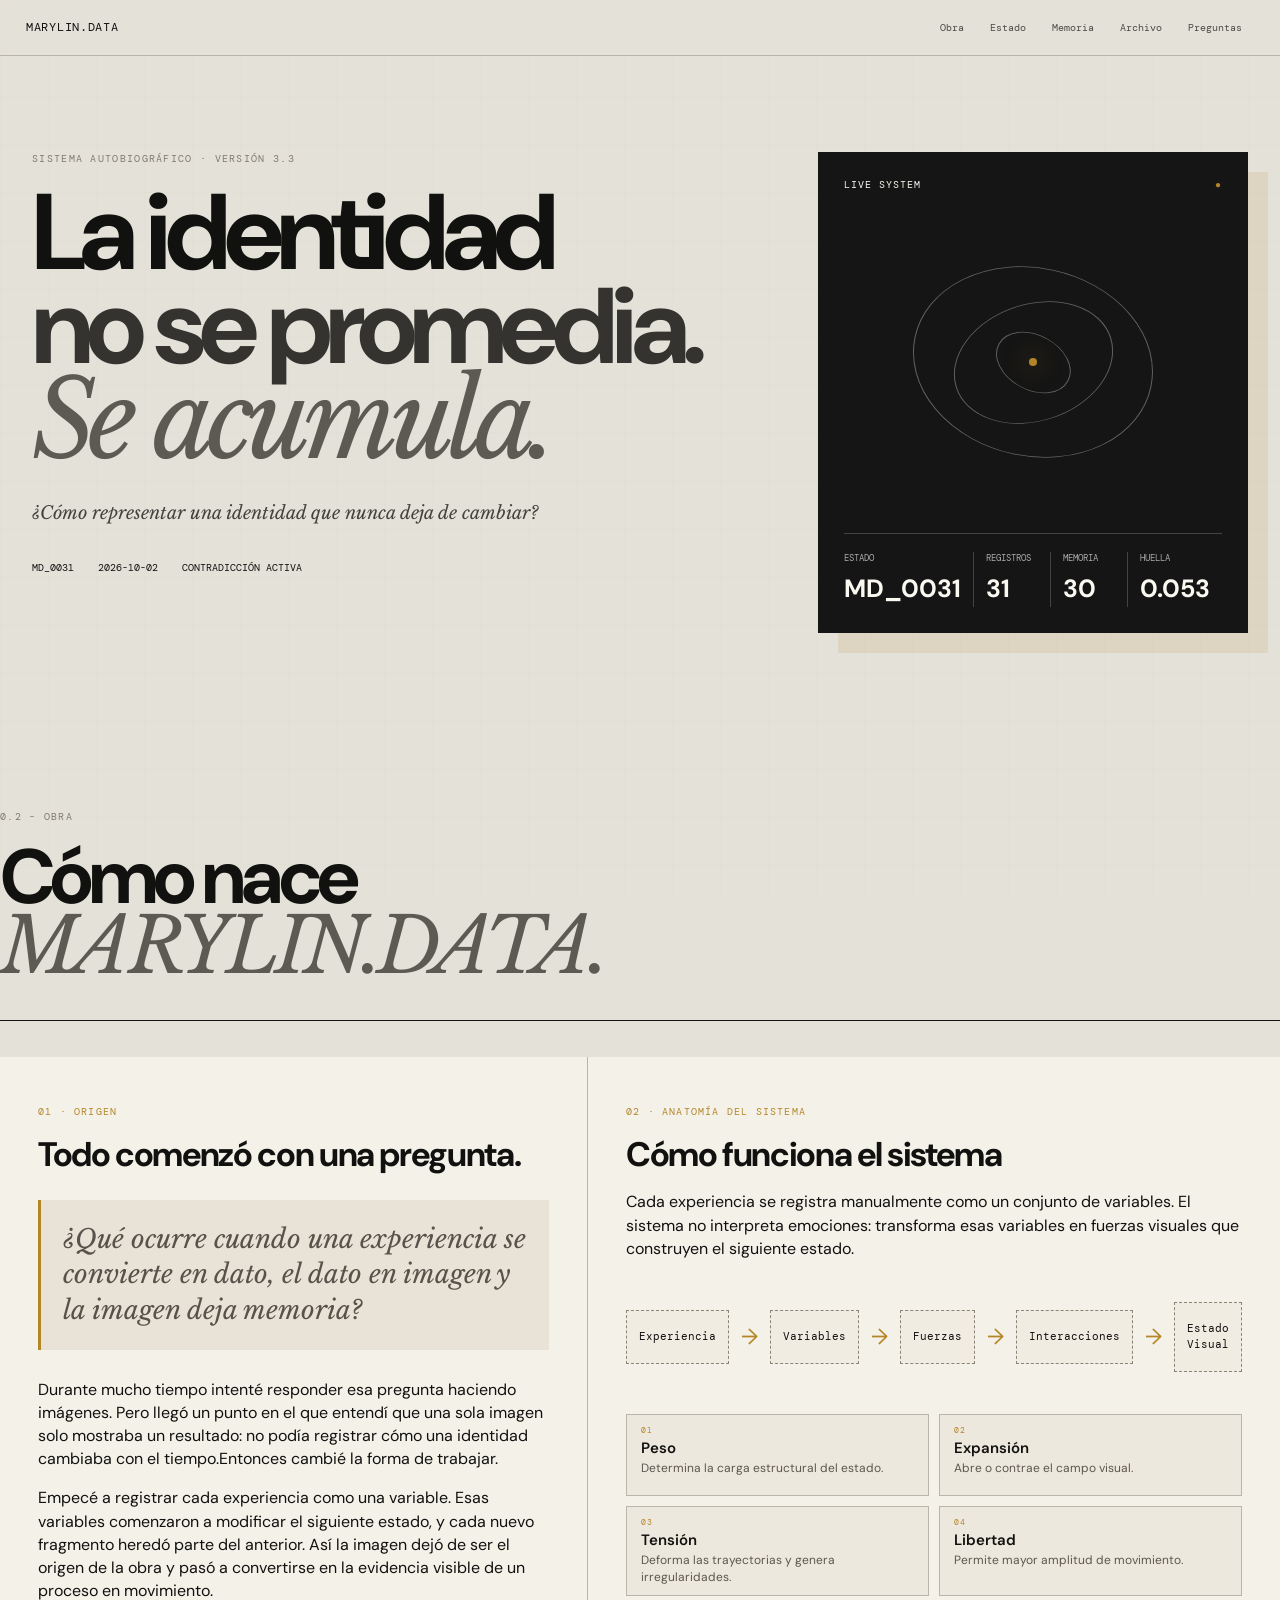
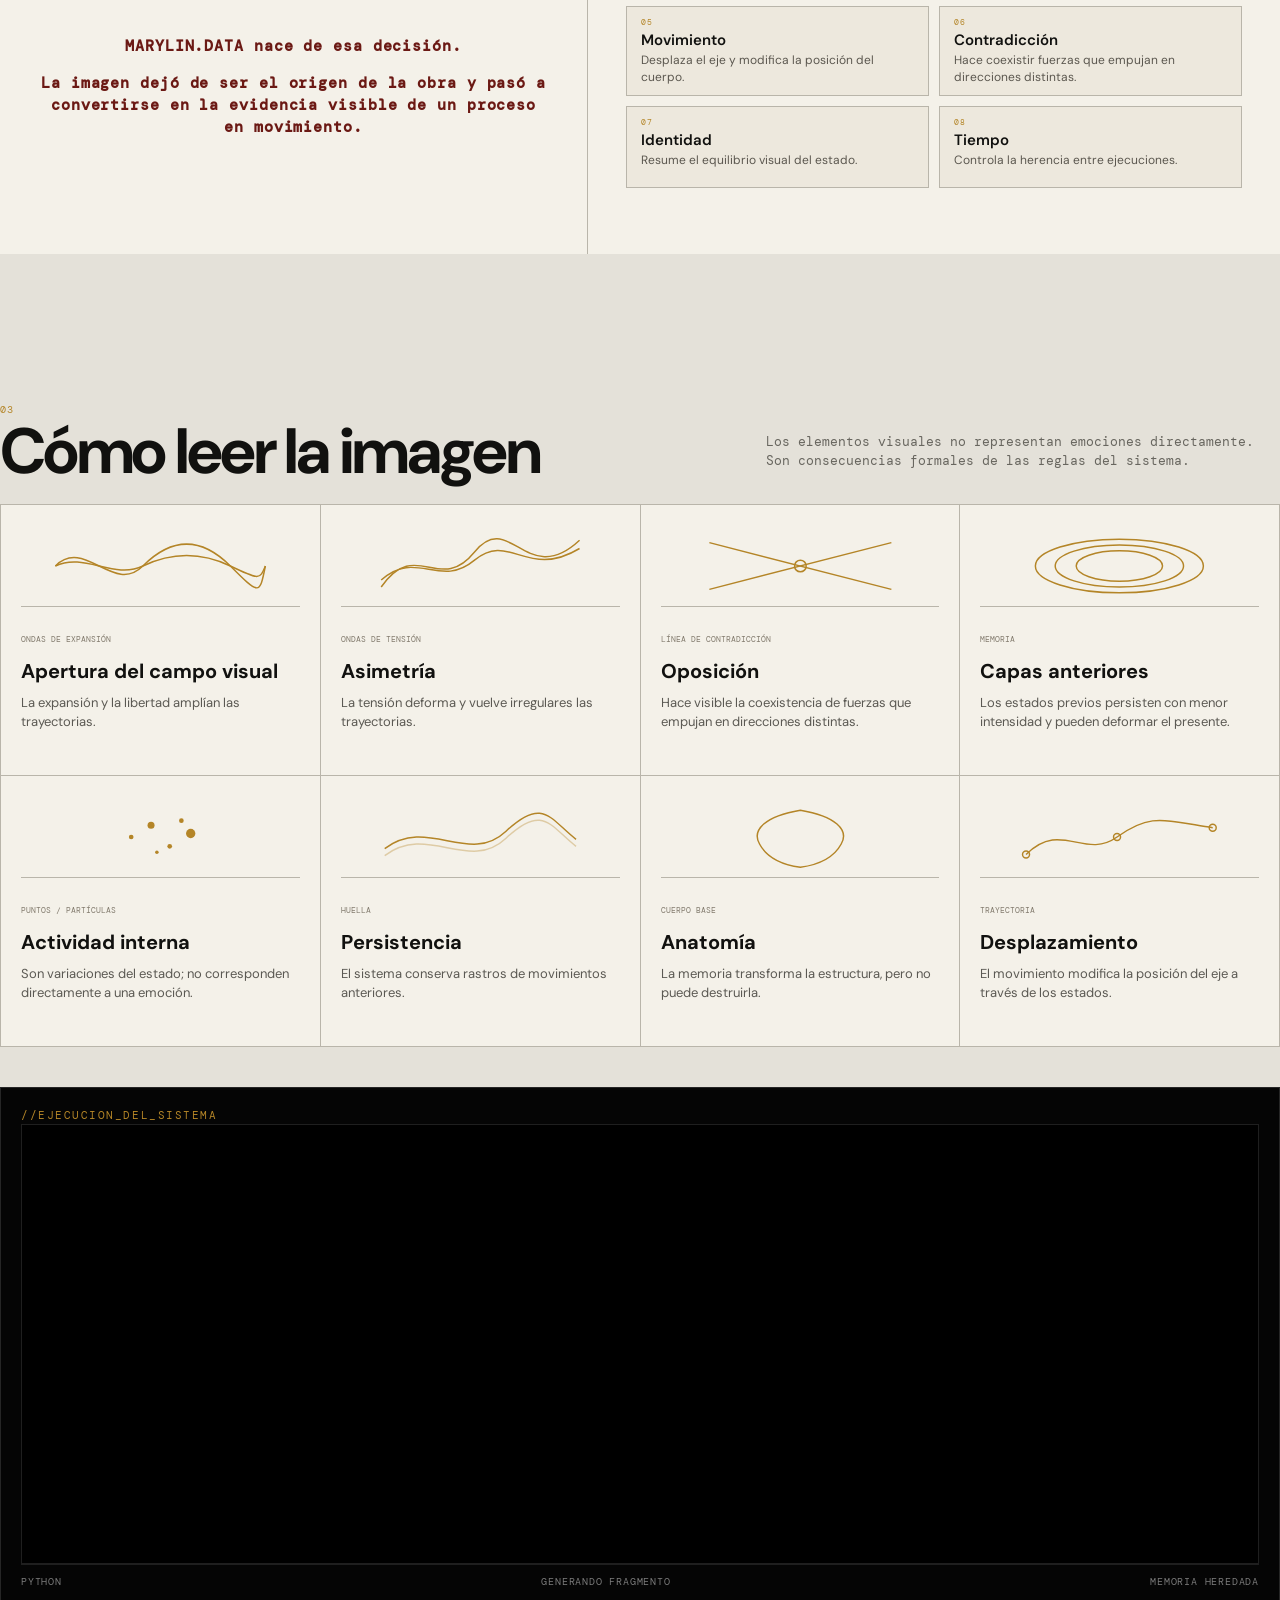
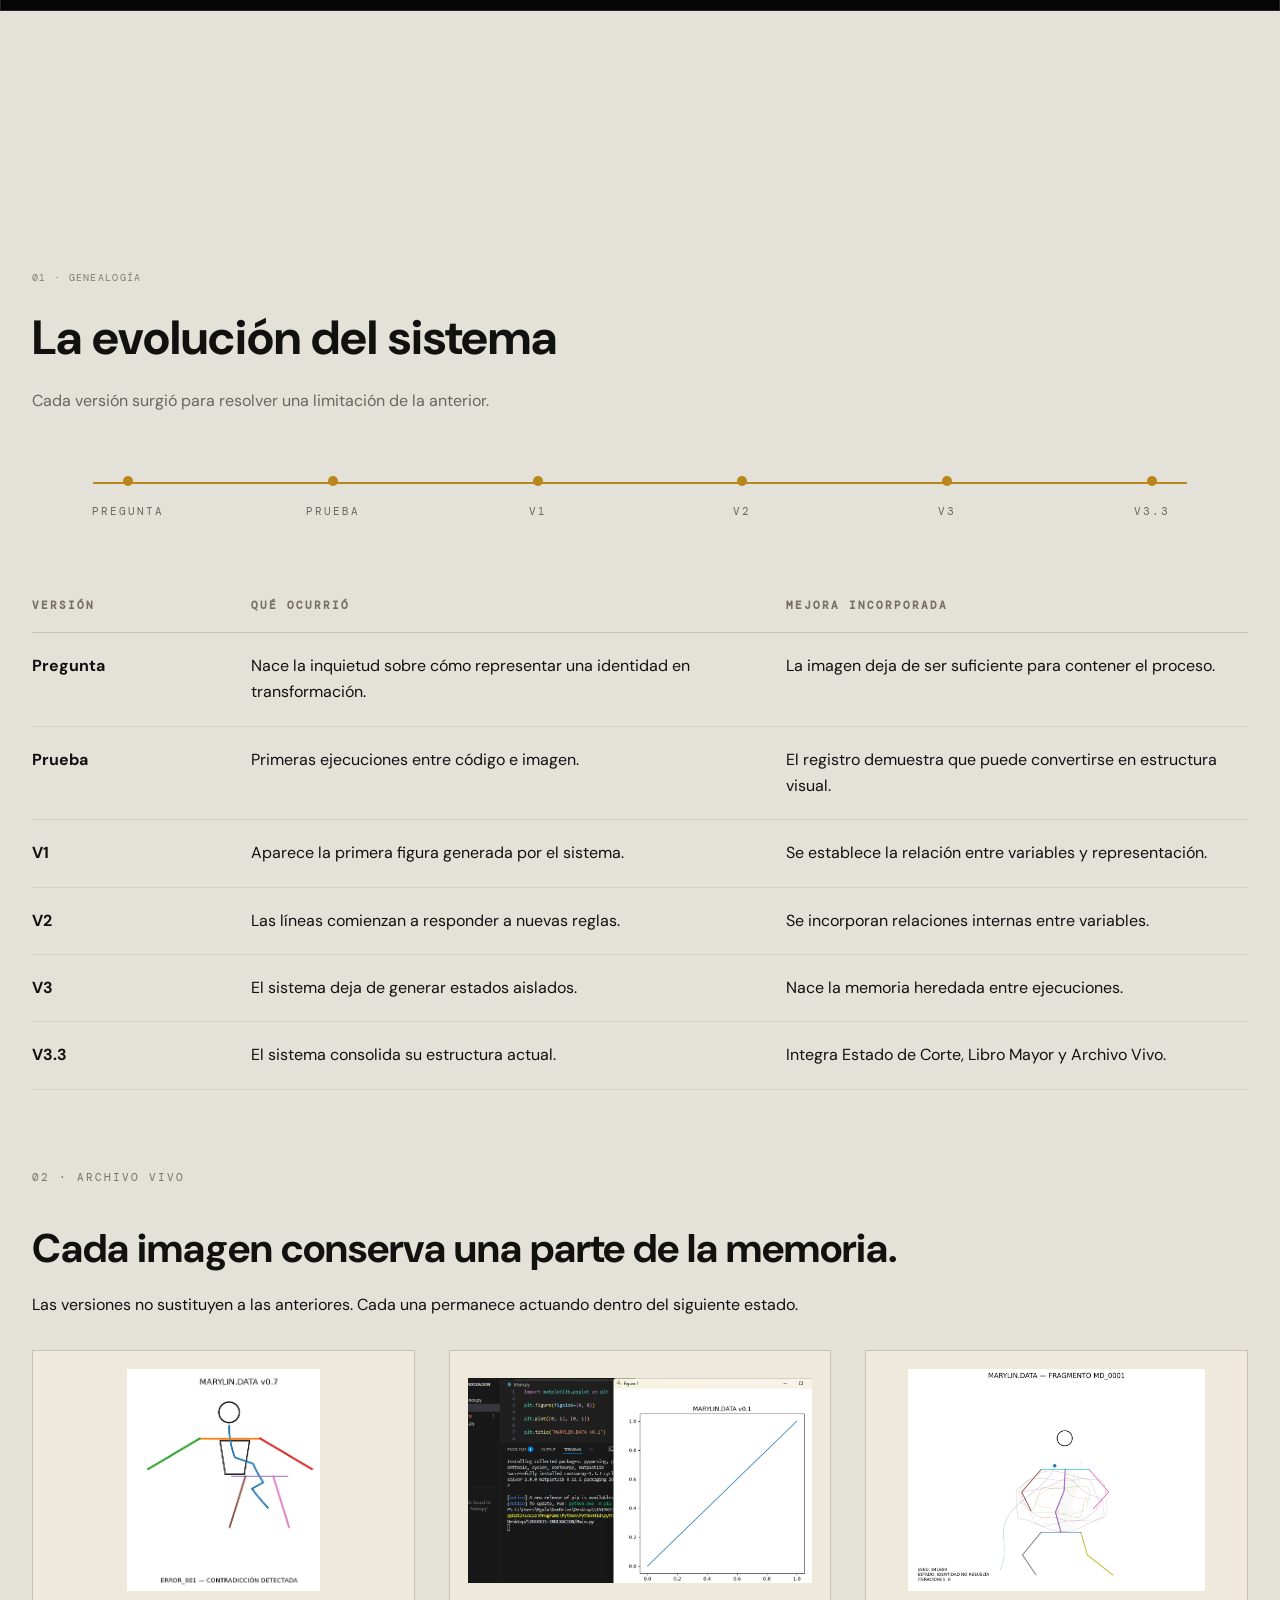
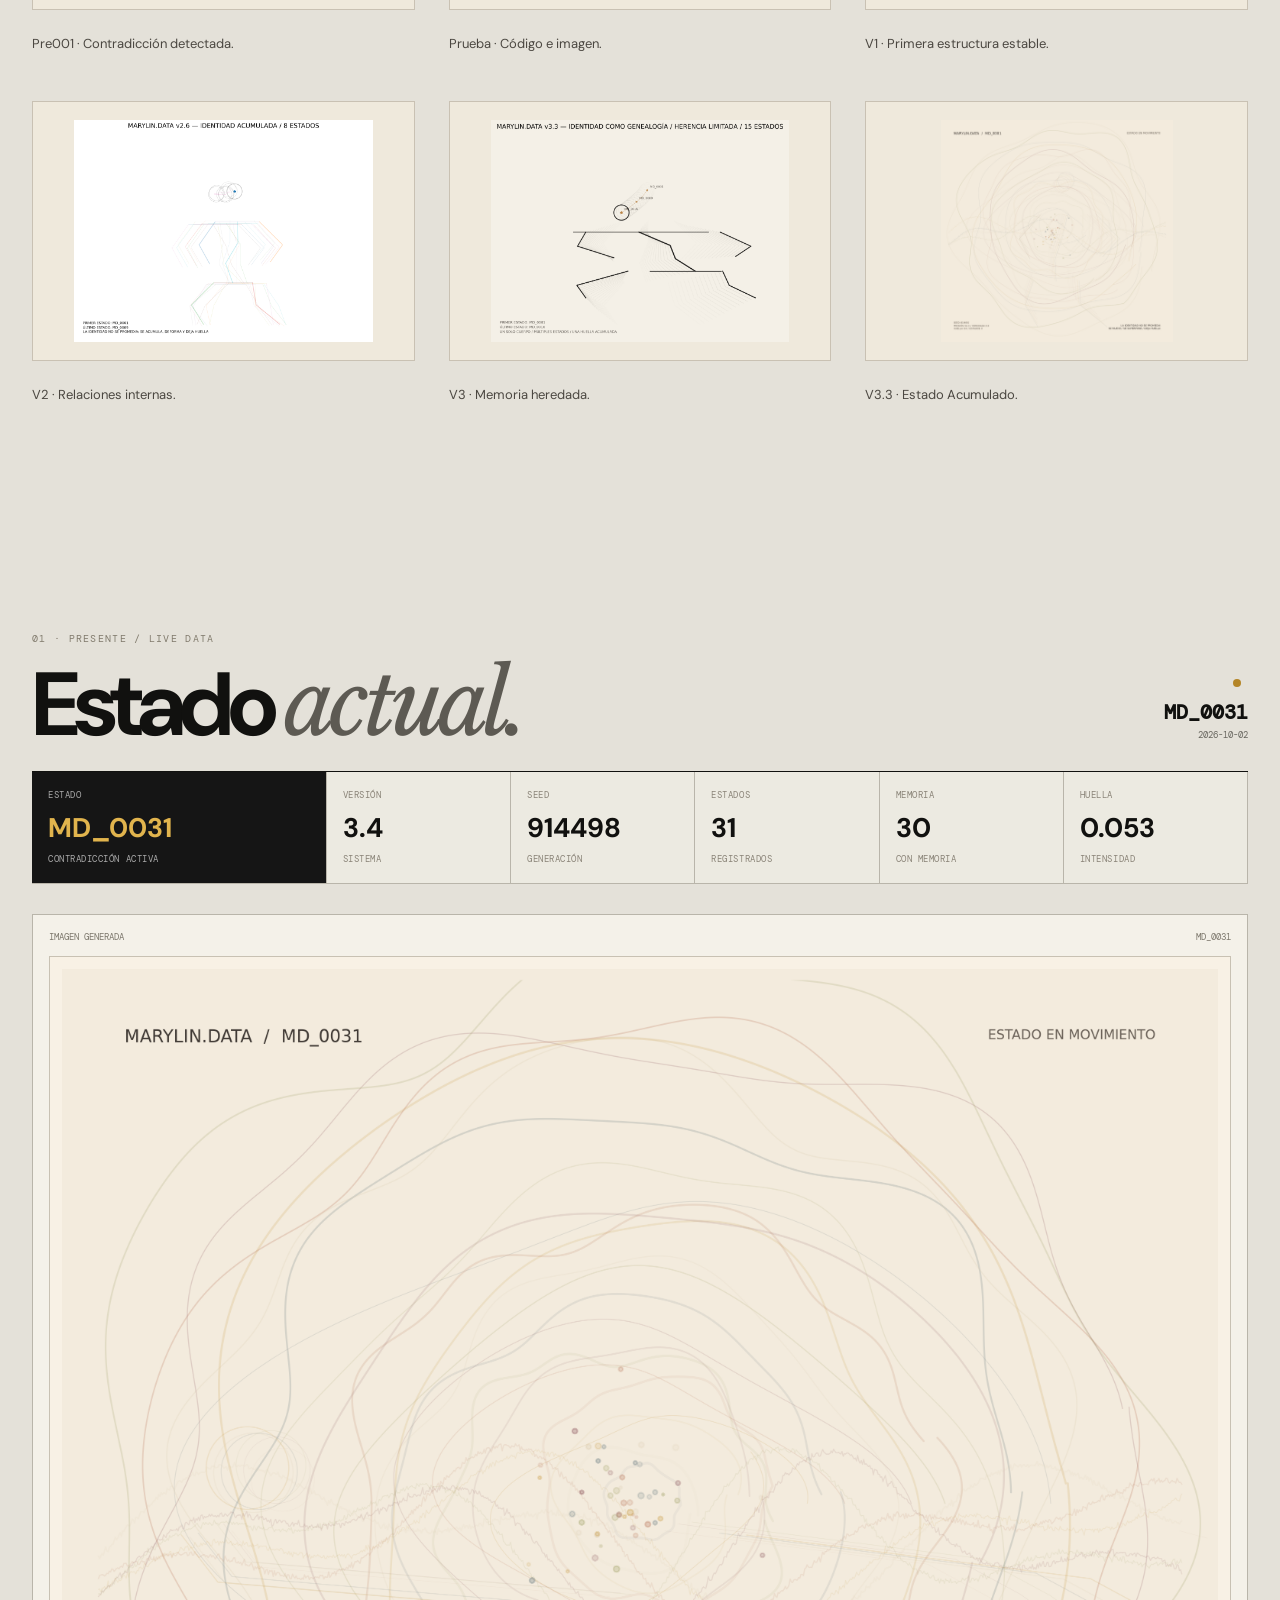
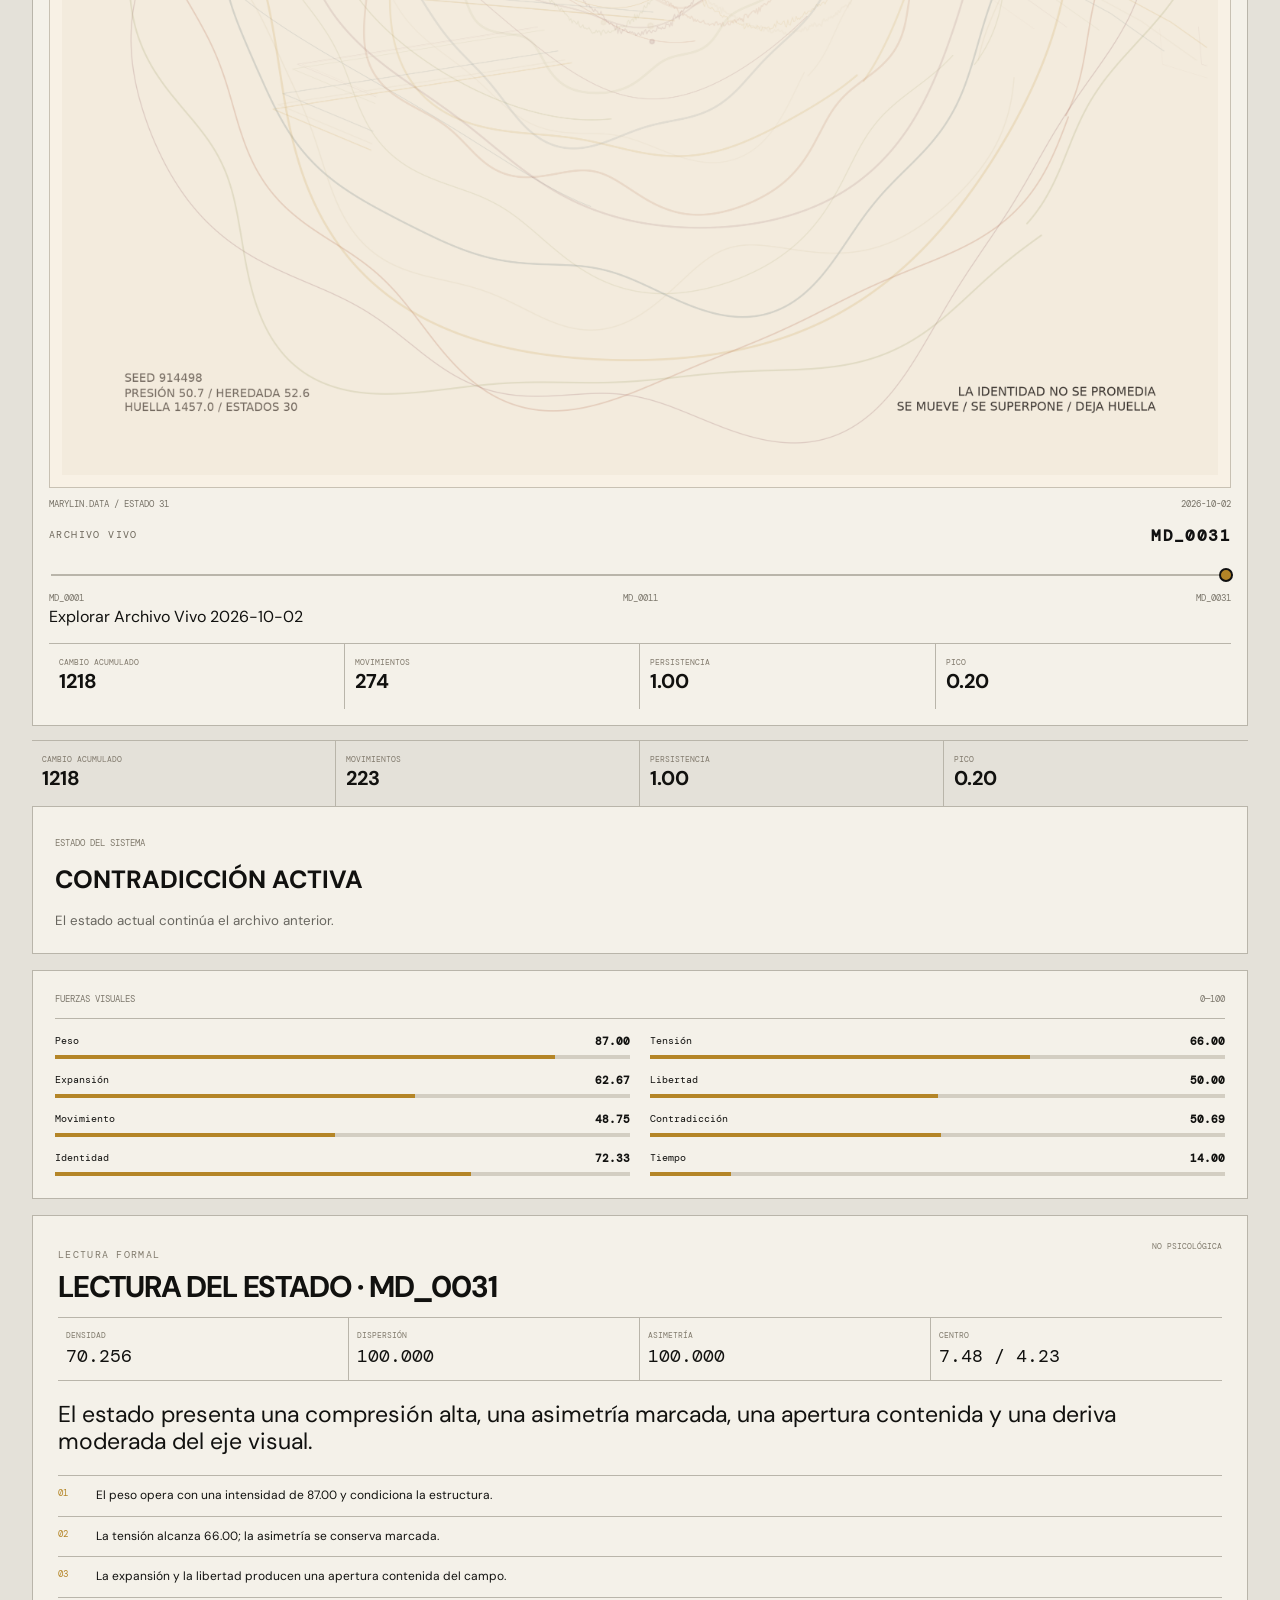
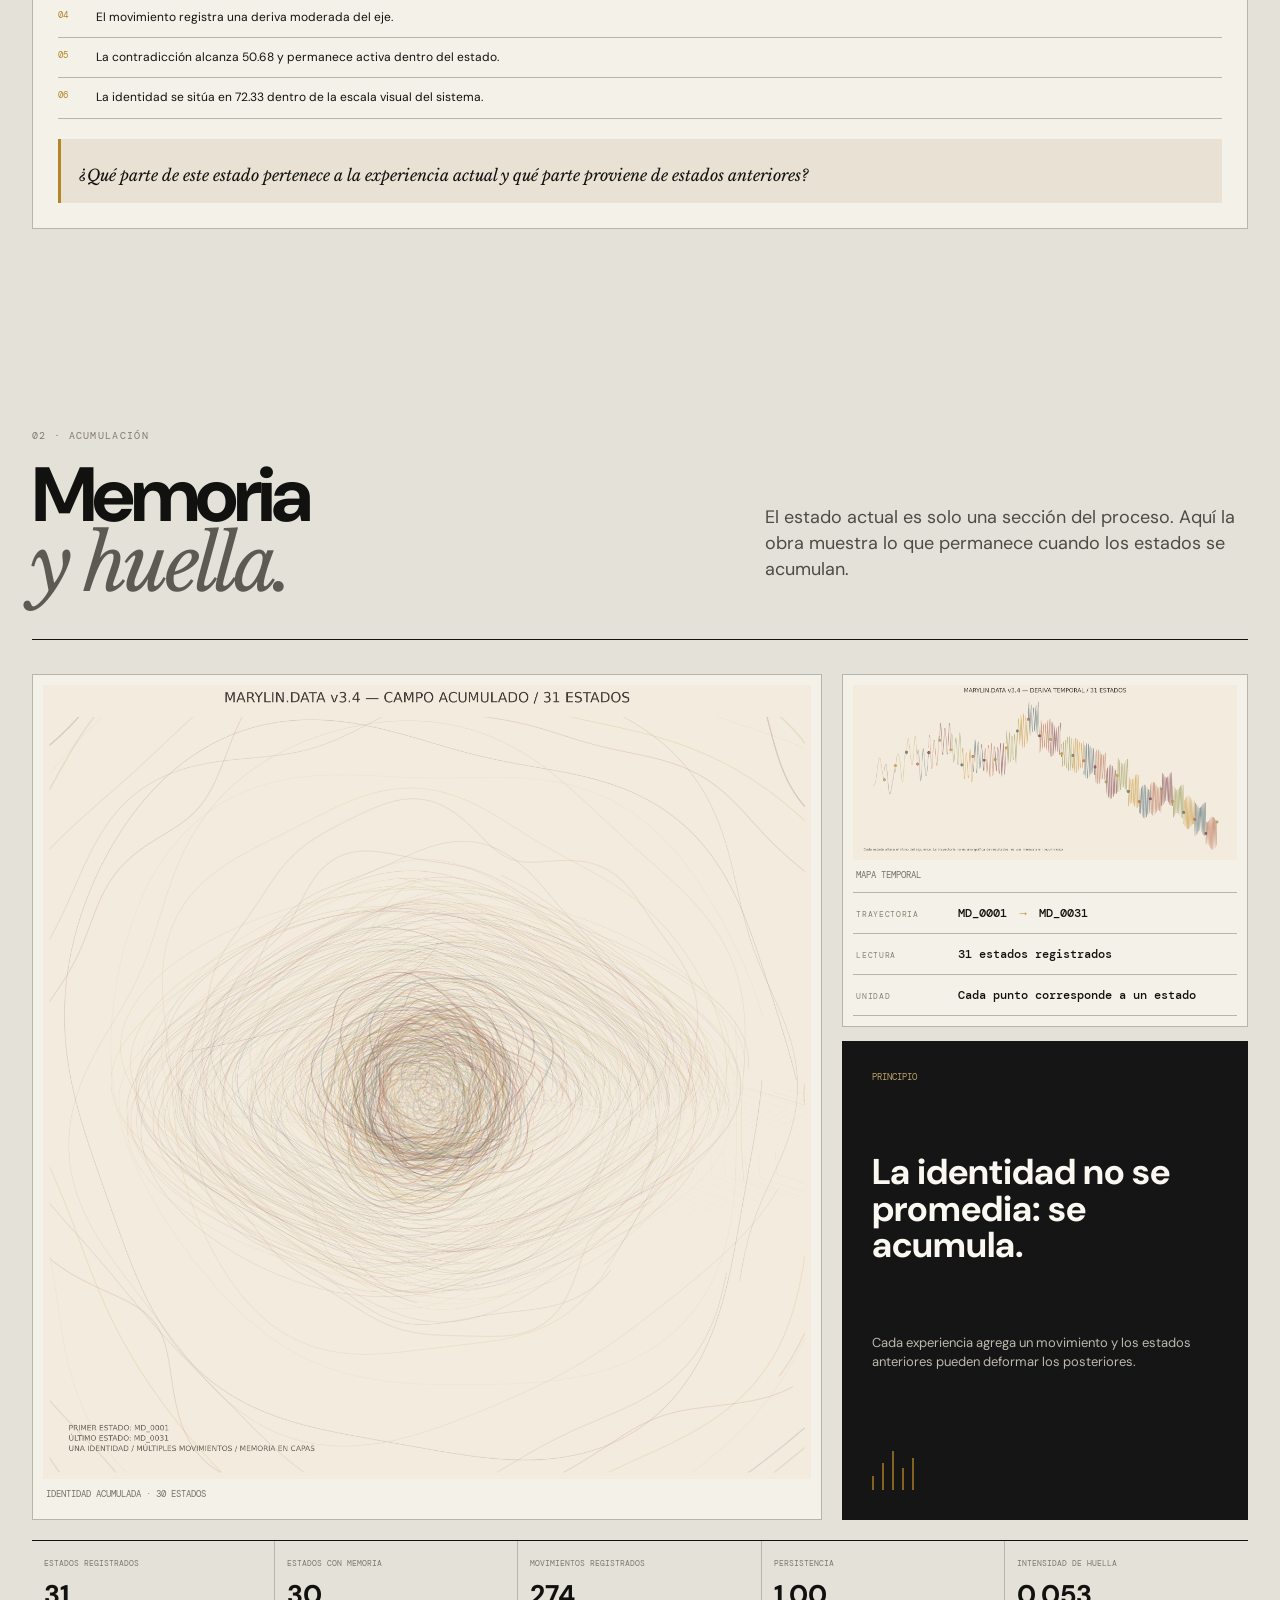
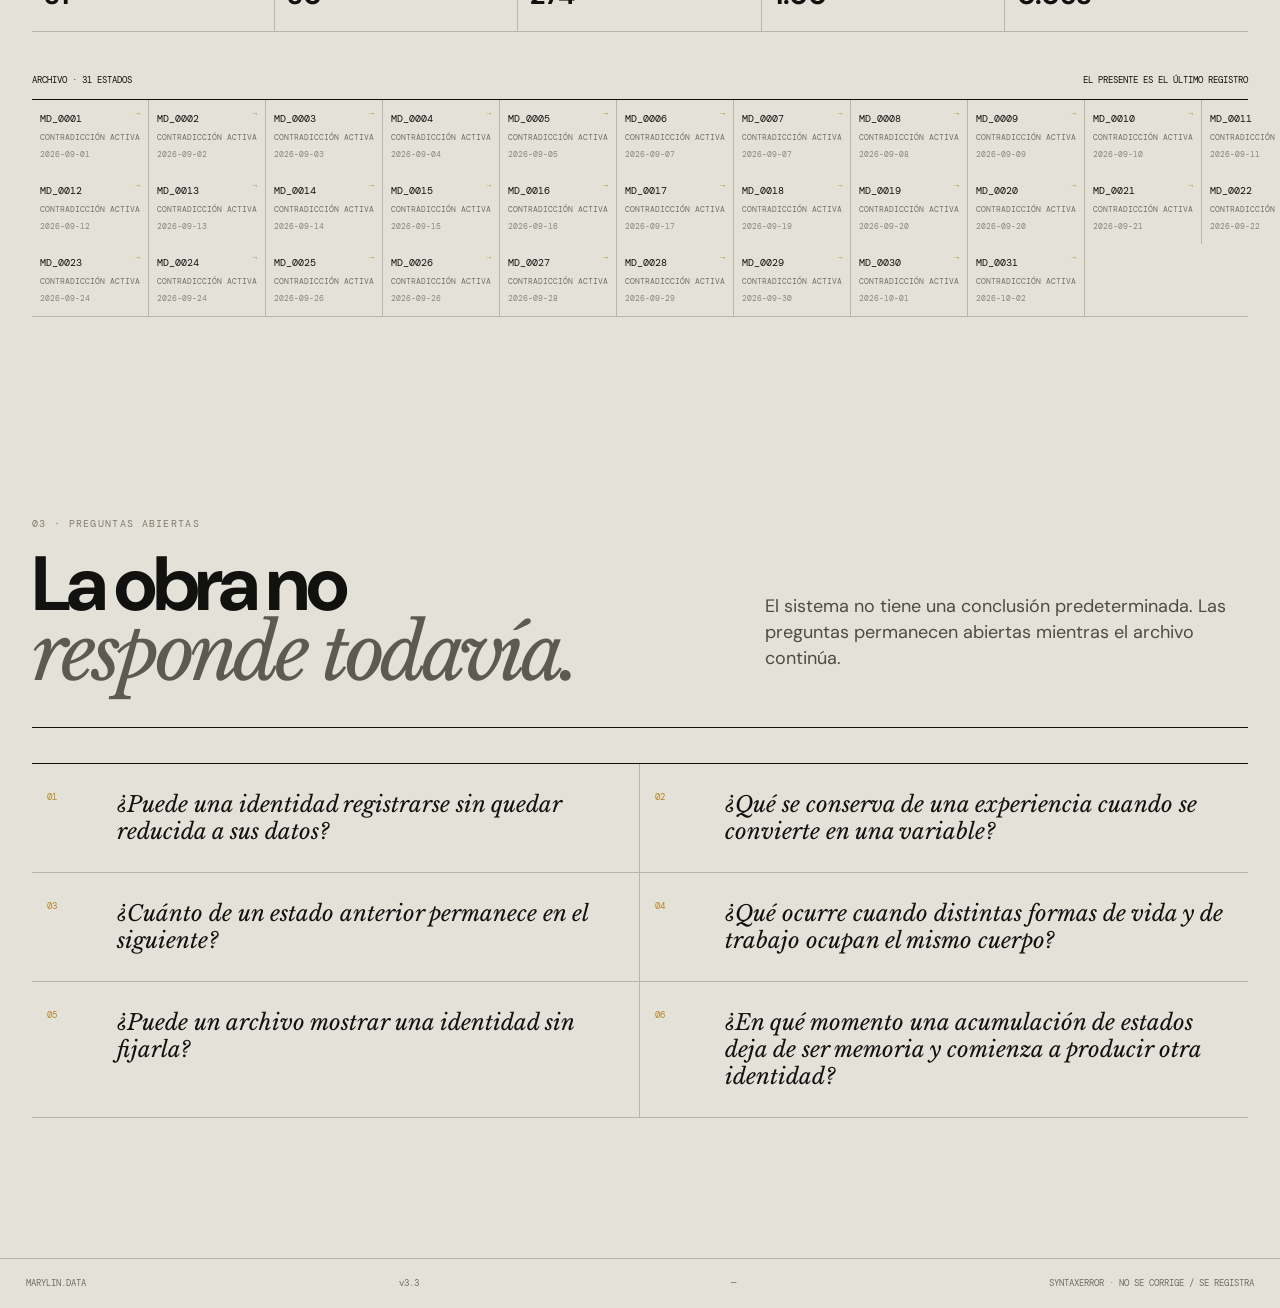
==== index.html @ a36bd676 "Update index.html" ====
<!doctype html>
<html lang="es">
<head>
<meta charset="utf-8"><meta name="viewport" content="width=device-width, initial-scale=1">
<title>MARYLIN.DATA — Sistema de memoria, identidad y contradicción</title>
<meta name="description" content="MARYLIN.DATA: sistema autobiográfico, algorítmico y visual sobre identidad, memoria, contradicción y transformación.">
<link rel="stylesheet" href="style.css">
</head>
<body>
<header class="topbar"><a class="brand" href="#inicio">MARYLIN.DATA</a><nav>
<a href="#obra">Obra</a><a href="#estado">Estado</a><a href="#memoria">Memoria</a><a href="#archivo">Archivo</a><a href="#preguntas">Preguntas</a>
</nav></header>
<main id="inicio">

<section class="hero section" id="hero">
  <div class="hero-copy">
    <p class="eyebrow">SISTEMA AUTOBIOGRÁFICO · VERSIÓN <span id="heroVersion">3.3</span></p>
    <h1>La identidad<br><span>no se promedia.</span><br><em>Se acumula.</em></h1>
    <p class="hero-question">
  ¿Cómo representar una identidad que nunca deja de cambiar?
</p>
    <div class="hero-meta"><span id="heroState">MD_0022</span><span id="heroDate">2026-09-22</span><span id="heroStatus">CONTRADICCIÓN ACTIVA</span></div>
  </div>
  <div class="hero-system">
    <div class="hero-system-head"><span>LIVE SYSTEM</span><span class="pulse">●</span></div>
    <div class="hero-orbit"><i></i><i></i><i></i><b></b></div>
    <div class="hero-system-data"><div><small>ESTADO</small><strong id="monitorState">MD_0022</strong></div><div><small>REGISTROS</small><strong id="monitorStates">22</strong></div><div><small>MEMORIA</small><strong id="monitorMemory">21</strong></div><div><small>HUELLA</small><strong id="monitorIntensity">0.055</strong></div></div>
  </div>
</section>

<section class="guide-section reveal" id="obra">

    <div class="guide-intro">

        <div>
            <p class="eyebrow">0.2 - OBRA</p>

            <h2>Cómo nace <em>MARYLIN.DATA.</em></h2>
        </div>

    </div>

    <div class="guide-grid">

        <!-- Columna izquierda -->

        <article>

            <p class="index">01 · ORIGEN</p>

            <h3>Todo comenzó con una pregunta.</h3>

            <div class="question-line">
                ¿Qué ocurre cuando una experiencia se convierte en dato, el dato en imagen y la imagen deja memoria?
            </div>

            <div class="guide-text">

                <p>
                    Durante mucho tiempo intenté responder esa pregunta haciendo imágenes. Pero llegó un punto en el que entendí que una sola imagen solo mostraba un resultado: no podía registrar cómo una identidad cambiaba con el tiempo.Entonces cambié la forma de trabajar.
                </p>

                <p>
                    Empecé a registrar cada experiencia como una variable. Esas variables comenzaron a modificar el siguiente estado, y cada nuevo fragmento heredó parte del anterior. Así la imagen dejó de ser el origen de la obra y pasó a convertirse en la evidencia visible de un proceso en movimiento.
                </p>

                <div class="manifest-line">
                    MARYLIN.DATA nace de esa decisión.
                 </p>
                  La imagen dejó de ser el origen de la obra y pasó a convertirse en la evidencia visible de un proceso en movimiento.
                </div>

            </div>

        </article>

        <!-- Columna derecha -->

        <article>

            <p class="index">02 · ANATOMÍA DEL SISTEMA</p>

            <h3>Cómo funciona el sistema</h3>

            <p>
Cada experiencia se registra manualmente como un conjunto de variables. El sistema no interpreta emociones: transforma esas variables en fuerzas visuales que construyen el siguiente estado.
</p>
<div class="system-diagram">

    <div class="system-box">Experiencia</div>
    <div class="system-arrow">→</div>

    <div class="system-box">Variables</div>
    <div class="system-arrow">→</div>

    <div class="system-box">Fuerzas</div>
    <div class="system-arrow">→</div>

    <div class="system-box">Interacciones</div>
    <div class="system-arrow">→</div>

    <div class="system-box">Estado Visual</div>

</div>
<div class="variables-grid">

    <div class="variable-card"><span>01</span><h4>Peso</h4><p>Determina la carga estructural del estado.</p>
    </div>

    <div class="variable-card"><span>02</span><h4>Expansión</h4><p>Abre o contrae el campo visual.</p>
    </div>

    <div class="variable-card"><span>03</span><h4>Tensión</h4><p>Deforma las trayectorias y genera irregularidades.</p>
    </div>

    <div class="variable-card"><span>04</span><h4>Libertad</h4><p>Permite mayor amplitud de movimiento.</p>
    </div>

    <div class="variable-card"><span>05</span><h4>Movimiento</h4><p>Desplaza el eje y modifica la posición del cuerpo.</p>
    </div>

    <div class="variable-card"><span>06</span><h4>Contradicción</h4><p>Hace coexistir fuerzas que empujan en direcciones distintas.</p>
    </div>

    <div class="variable-card"><span>07</span><h4>Identidad</h4><p>Resume el equilibrio visual del estado.</p>
    </div>

    <div class="variable-card"><span>08</span><h4>Tiempo</h4><p>Controla la herencia entre ejecuciones.</p>
    </div>

</div>

        </article>

    </div>

</section>

  <div class="read-head"><div><span class="index">03</span><h3>Cómo leer la imagen</h3></div><p>Los elementos visuales no representan emociones directamente. Son consecuencias formales de las reglas del sistema.</p></div>
  <div class="anatomy-grid">
    <div class="anatomy-card"><div class="ref-visual wave"><svg viewBox="0 0 180 60" aria-hidden="true"><path d="M0 30 C25 5 50 55 75 30 S125 5 150 30 S175 55 180 30"/><path d="M0 30 C25 18 50 42 75 30 S125 18 150 30 S175 42 180 30"/></svg></div><span>ONDAS DE EXPANSIÓN</span><strong>Apertura del campo visual</strong><p>La expansión y la libertad amplían las trayectorias.</p></div>
    <div class="anatomy-card"><div class="ref-visual tension"><svg viewBox="0 0 180 60" aria-hidden="true"><path d="M5 48 C35 5 55 55 85 18 S130 50 175 8"/><path d="M5 42 C35 15 55 50 85 25 S130 42 175 15"/></svg></div><span>ONDAS DE TENSIÓN</span><strong>Asimetría</strong><p>La tensión deforma y vuelve irregulares las trayectorias.</p></div>
    <div class="anatomy-card"><div class="ref-visual contradiction"><svg viewBox="0 0 180 60" aria-hidden="true"><path d="M12 10 L168 50"/><path d="M12 50 L168 10"/><circle cx="90" cy="30" r="5"/></svg></div><span>LÍNEA DE CONTRADICCIÓN</span><strong>Oposición</strong><p>Hace visible la coexistencia de fuerzas que empujan en direcciones distintas.</p></div>
    <div class="anatomy-card"><div class="ref-visual memory"><svg viewBox="0 0 180 60" aria-hidden="true"><ellipse cx="90" cy="30" rx="72" ry="23"/><ellipse cx="90" cy="30" rx="55" ry="18"/><ellipse cx="90" cy="30" rx="37" ry="13"/></svg></div><span>MEMORIA</span><strong>Capas anteriores</strong><p>Los estados previos persisten con menor intensidad y pueden deformar el presente.</p></div>
    <div class="anatomy-card"><div class="ref-visual points"><svg viewBox="0 0 180 60" aria-hidden="true"><g><circle cx="65" cy="30" r="2"/><circle cx="82" cy="20" r="3"/><circle cx="98" cy="38" r="2"/><circle cx="116" cy="27" r="4"/><circle cx="87" cy="43" r="1.5"/><circle cx="108" cy="16" r="2"/></g></svg></div><span>PUNTOS / PARTÍCULAS</span><strong>Actividad interna</strong><p>Son variaciones del estado; no corresponden directamente a una emoción.</p></div>
    <div class="anatomy-card"><div class="ref-visual trace"><svg viewBox="0 0 180 60" aria-hidden="true"><path d="M8 40 C45 12 80 55 112 25 S150 15 172 32"/><path d="M8 46 C45 18 80 61 112 31 S150 21 172 38" opacity=".35"/></svg></div><span>HUELLA</span><strong>Persistencia</strong><p>El sistema conserva rastros de movimientos anteriores.</p></div>
    <div class="anatomy-card"><div class="ref-visual body"><svg viewBox="0 0 180 60" aria-hidden="true"><path d="M90 7 C60 12 48 24 55 36 C62 49 76 54 90 56 C104 54 118 49 125 36 C132 24 120 12 90 7Z"/></svg></div><span>CUERPO BASE</span><strong>Anatomía</strong><p>La memoria transforma la estructura, pero no puede destruirla.</p></div>
    <div class="anatomy-card"><div class="ref-visual trajectory-ref"><svg viewBox="0 0 180 60" aria-hidden="true"><path d="M10 45 C40 15 60 50 88 30 S125 15 170 22"/><circle cx="10" cy="45" r="3"/><circle cx="88" cy="30" r="3"/><circle cx="170" cy="22" r="3"/></svg></div><span>TRAYECTORIA</span><strong>Desplazamiento</strong><p>El movimiento modifica la posición del eje a través de los estados.</p></div>
  </div>

  <div class="execution-panel">

    <p class="execution-label">//Ejecucion_del_Sistema</p>

    <video
        class="execution-video"
        autoplay
        muted
        loop
        playsinline
        preload="auto">

        <source src="assets/versiones/sistema_en_ejecucion.mp4.mp4" type="video/mp4">

    </video>

    <div class="execution-status">
        <span>PYTHON</span>
        <span>GENERANDO FRAGMENTO</span>
        <span>MEMORIA HEREDADA</span>
    </div>
</div>
<section class="section genealogy-section" id="versiones">

  <div class="genealogy-head">
    <p class="eyebrow">01 · GENEALOGÍA</p>
    <h2>La evolución del sistema</h2>
    <p>Cada versión surgió para resolver una limitación de la anterior.</p>
  </div>

  <div class="timeline">
    <div>Pregunta</div>
    <div>Prueba</div>
    <div>V1</div>
    <div>V2</div>
    <div>V3</div>
    <div>V3.3</div>
  </div>

  <table class="genealogia-tabla">
    <thead>
      <tr>
        <th>Versión</th>
        <th>Qué ocurrió</th>
        <th>Mejora incorporada</th>
      </tr>
    </thead>

    <tbody>
      <tr>
        <td><strong>Pregunta</strong></td>
        <td>Nace la inquietud sobre cómo representar una identidad en transformación.</td>
        <td>La imagen deja de ser suficiente para contener el proceso.</td>
      </tr>

      <tr>
        <td><strong>Prueba</strong></td>
        <td>Primeras ejecuciones entre código e imagen.</td>
        <td>El registro demuestra que puede convertirse en estructura visual.</td>
      </tr>

      <tr>
        <td><strong>V1</strong></td>
        <td>Aparece la primera figura generada por el sistema.</td>
        <td>Se establece la relación entre variables y representación.</td>
      </tr>

      <tr>
        <td><strong>V2</strong></td>
        <td>Las líneas comienzan a responder a nuevas reglas.</td>
        <td>Se incorporan relaciones internas entre variables.</td>
      </tr>

      <tr>
        <td><strong>V3</strong></td>
        <td>El sistema deja de generar estados aislados.</td>
        <td>Nace la memoria heredada entre ejecuciones.</td>
      </tr>

      <tr>
        <td><strong>V3.3</strong></td>
        <td>El sistema consolida su estructura actual.</td>
        <td>Integra Estado de Corte, Libro Mayor y Archivo Vivo.</td>
      </tr>

    </tbody>
  </table>

  <div class="archivo-header">
    <span>02 · ARCHIVO VIVO</span>
    <h2>Cada imagen conserva una parte de la memoria.</h2>
    <p>Las versiones no sustituyen a las anteriores. Cada una permanece actuando dentro del siguiente estado.</p>
  </div>

  <div class="version-grid">

    <div class="version-card">
      <img src="assets/versiones/Pre001.png" alt="Pre001">
      <p>Pre001 · Contradicción detectada.</p>
    </div>

    <div class="version-card">
      <img src="assets/versiones/Prueba.png" alt="Prueba">
      <p>Prueba · Código e imagen.</p>
    </div>

    <div class="version-card">
      <img src="assets/versiones/V.1.png" alt="V1">
      <p>V1 · Primera estructura estable.</p>
    </div>

    <div class="version-card">
      <img src="assets/versiones/V.2.png" alt="V2">
      <p>V2 · Relaciones internas.</p>
    </div>

    <div class="version-card">
      <img src="assets/versiones/V.3.png" alt="V3">
      <p>V3 · Memoria heredada.</p>
    </div>

    <div class="version-card">
      <img src="assets/versiones/V.3.3.png" alt="V3.3">
      <p>V3.3 · Estado Acumulado.</p>
    </div>

  </div>

</section>
<section class="section state-section" id="estado">
  <div class="state-head"><div><p class="eyebrow">01 · PRESENTE / LIVE DATA</p><h2>Estado <em>actual.</em></h2></div><div class="state-head-meta"><span class="live-dot"></span><b id="stateId">MD_0029</b><small id="dashDate">2026-09-30 · 18:38:55</small></div></div>
  <div class="state-kpi-strip"><div class="kpi kpi-dark"><span>ESTADO</span><strong id="dashState">MD_0029</strong><small id="heroStatus2">CONTRADICCIÓN ACTIVA</small></div><div class="kpi"><span>VERSIÓN</span><strong id="dashVersion">3.3</strong><small>SISTEMA</small></div><div class="kpi"><span>SEED</span><strong id="dashSeed">848509</strong><small>GENERACIÓN</small></div><div class="kpi"><span>ESTADOS</span><strong id="dashStates">22</strong><small>REGISTRADOS</small></div><div class="kpi"><span>MEMORIA</span><strong id="dashMemory">21</strong><small>CON MEMORIA</small></div><div class="kpi"><span>HUELLA</span><strong id="dashIntensity">0.055</strong><small>INTENSIDAD</small></div></div>
  <div class="state-image-panel">

  <div class="panel-label">
    <span>IMAGEN GENERADA</span>
    <span id="captionState">MD_0029</span>
  </div>

  <figure>
    <div class="image-frame">
      <img id="currentImage" src="estado_actual.png" alt="Estado visual actual de MARYLIN.DATA">
    </div>

    <figcaption>
      <span>MARYLIN.DATA / ESTADO 31</span>
      <span id="captionTime">2026-10-02 · 18:38:55</span>
    </figcaption>
  </figure>

  <div class="history-control">

    <div class="history-title">
      <span>ARCHIVO VIVO</span>
      <strong id="historyCurrent">MD_0029</strong>
    </div>

    <input
      id="historyRange"
      type="range"
      min="1"
      max="22"
      value="22"
      step="1">

    <div class="history-scale">
      <span id="historyStart">MD_0001</span>
      <span id="historyMiddle">MD_0011</span>
      <span id="historyEnd">MD_0030</span>
    </div>

    <div class="history-caption">
      <span>Explorar Archivo Vivo</span>
      <span id="historyDate">2026-10-01</span>
    </div>

  </div>

  <div class="telemetry">
    <div><span>CAMBIO ACUMULADO</span><strong>1218</strong></div>
    <div><span>MOVIMIENTOS</span><strong id="metricMoves">223</strong></div>
    <div><span>PERSISTENCIA</span><strong id="metricPersistence">1.00</strong></div>
    <div><span>PICO</span><strong>0.20</strong></div>
  </div>

</div>
<div class="telemetry"><div><span>CAMBIO ACUMULADO</span><strong>1218</strong></div><div><span>MOVIMIENTOS</span><strong id="metricMoves">223</strong></div><div><span>PERSISTENCIA</span><strong id="metricPersistence">1.00</strong></div><div><span>PICO</span><strong>0.20</strong></div></div></div>
    <div class="state-data-panel">
      <div class="live-status"><span>ESTADO DEL SISTEMA</span><strong id="systemStatus">CONTRADICCIÓN ACTIVA</strong><small>El estado actual continúa el archivo anterior.</small></div>
      <div class="force-panel"><div class="panel-label"><span>FUERZAS VISUALES</span><span>0—100</span></div><div class="forces" id="forces">
<div class="force"><div class="force-head"><span>PESO</span><strong>90.75</strong></div><div class="bar"><i style="width:90.75%"></i></div></div>
<div class="force"><div class="force-head"><span>TENSIÓN</span><strong>70.33</strong></div><div class="bar"><i style="width:70.33%"></i></div></div>
<div class="force"><div class="force-head"><span>EXPANSIÓN</span><strong>61.67</strong></div><div class="bar"><i style="width:61.67%"></i></div></div>
<div class="force"><div class="force-head"><span>LIBERTAD</span><strong>46.00</strong></div><div class="bar"><i style="width:46%"></i></div></div>
<div class="force"><div class="force-head"><span>MOVIMIENTO</span><strong>46.25</strong></div><div class="bar"><i style="width:46.25%"></i></div></div>
<div class="force"><div class="force-head"><span>CONTRADICCIÓN</span><strong>53.95</strong></div><div class="bar"><i style="width:53.95%"></i></div></div>
<div class="force"><div class="force-head"><span>IDENTIDAD</span><strong>67.33</strong></div><div class="bar"><i style="width:67.33%"></i></div></div>
<div class="force"><div class="force-head"><span>TIEMPO</span><strong>14.00</strong></div><div class="bar"><i style="width:14%"></i></div></div>
</div></div>
      <div class="reading-panel" id="lectura"><div class="reading-head"><div><span class="eyebrow">LECTURA FORMAL</span><h3 id="readingTitle">LECTURA DEL ESTADO · MD_0022</h3></div><span>NO PSICOLÓGICA</span></div><div class="geometry"><div><span>DENSIDAD</span><strong id="geoDensity">0.055</strong></div><div><span>DISPERSIÓN</span><strong id="geoDispersion">0.939</strong></div><div><span>ASIMETRÍA</span><strong id="geoAsymmetry">0.243</strong></div><div><span>CENTRO</span><strong id="geoCenter">0.50 / 0.54</strong></div></div><p class="reading-summary" id="readingSummary">El estado combina baja densidad, asimetría contenida y una dispersión amplia del campo visual.</p><div class="reading-observations" id="readingObservations"></div><aside class="reading-question"></span><p id="readingQuestion">¿Qué parte de este estado pertenece a la experiencia actual y qué parte proviene de estados anteriores?</p></aside></div>
    </div>
  </div>
</div>
</section>

<section class="section memory-section" id="memoria">
  <div class="memory-head"><div><p class="eyebrow">02 · ACUMULACIÓN</p><h2>Memoria<br><em>y huella.</em></h2></div><p>El estado actual es solo una sección del proceso. Aquí la obra muestra lo que permanece cuando los estados se acumulan.</p></div>
  <div class="memory-layout"><figure class="memory-main"><div class="image-frame"><img src="identidad_acumulada_actual.png" alt="Identidad acumulada actual"></div><figcaption>IDENTIDAD ACUMULADA · 30 ESTADOS</figcaption></figure><div class="memory-side"><figure class="temporal-card"><div class="image-frame"><img src="mapa_temporal_actual.png" alt="Mapa temporal actual"></div><figcaption>MAPA TEMPORAL</figcaption><div class="temporal-readout"><div><span>TRAYECTORIA</span><strong>MD_0001 <b>→</b> MD_0031</strong></div><div><span>LECTURA</span><strong>31 estados registrados</strong></div><div><span>UNIDAD</span><strong>Cada punto corresponde a un estado</strong></div></div></figure><div class="memory-principle"><span>PRINCIPIO</span><strong>La identidad no se promedia: se acumula.</strong><p>Cada experiencia agrega un movimiento y los estados anteriores pueden deformar los posteriores.</p><div class="principle-mark"><i></i><i></i><i></i><i></i><i></i></div></div></div></div>
  <div class="metrics"><div><span>ESTADOS REGISTRADOS</span><strong id="metricStates">22</strong></div><div><span>ESTADOS CON MEMORIA</span><strong id="metricMemoryStates">21</strong></div><div><span>MOVIMIENTOS REGISTRADOS</span><strong id="metricMoves2">223</strong></div><div><span>PERSISTENCIA</span><strong id="metricPersistence2">1.00</strong></div><div><span>INTENSIDAD DE HUELLA</span><strong id="metricIntensity">0.055</strong></div></div>
  <div class="archive-wrap"><div class="archive-head"><span>ARCHIVO · 31 ESTADOS</span><span>EL PRESENTE ES EL ÚLTIMO REGISTRO</span></div><div class="archive" id="archive"></div></div>
</section>

<section class="section questions-section" id="preguntas"><div class="questions-head"><div><p class="eyebrow">03 · PREGUNTAS ABIERTAS</p><h2>La obra no<br><em>responde todavía.</em></h2></div><p>El sistema no tiene una conclusión predeterminada. Las preguntas permanecen abiertas mientras el archivo continúa.</p></div><div class="questions-list"><div><span>01</span><p>¿Puede una identidad registrarse sin quedar reducida a sus datos?</p></div><div><span>02</span><p>¿Qué se conserva de una experiencia cuando se convierte en una variable?</p></div><div><span>03</span><p>¿Cuánto de un estado anterior permanece en el siguiente?</p></div><div><span>04</span><p>¿Qué ocurre cuando distintas formas de vida y de trabajo ocupan el mismo cuerpo?</p></div><div><span>05</span><p>¿Puede un archivo mostrar una identidad sin fijarla?</p></div><div><span>06</span><p>¿En qué momento una acumulación de estados deja de ser memoria y comienza a producir otra identidad?</p></div></div></section>

</main>
<footer><span>MARYLIN.DATA</span><span id="footerVersion">v3.3</span><span id="footerUpdated">—</span><span>SYNTAXERROR · NO SE CORRIGE / SE REGISTRA</span></footer>
<script src="app.js"></script>
</body></html>
---- style.css ----
@import url('https://fonts.googleapis.com/css2?family=DM+Mono:wght@400;500&family=DM+Sans:wght@400;500;600;700&family=Libre+Baskerville:ital@0;1&display=swap');
:root{--bg:#e4e1d9;--paper:#f4f1e9;--ink:#11110f;--muted:#68665f;--line:#b9b5aa;--gold:#b48527;--dark:#151515;--dark2:#20201e;--white:#faf8f1;--max:1440px}
*{box-sizing:border-box}html{scroll-behavior:smooth}body{margin:0;background:var(--bg);color:var(--ink);font-family:'DM Sans',Arial,sans-serif;font-size:16px;line-height:1.45}body:before{content:"";position:fixed;inset:0;pointer-events:none;opacity:.2;background-image:linear-gradient(rgba(17,17,15,.045) 1px,transparent 1px),linear-gradient(90deg,rgba(17,17,15,.045) 1px,transparent 1px);background-size:48px 48px;z-index:-1}a{color:inherit;text-decoration:none}.topbar{
    position: sticky;
    top: 0;
    z-index: 20;
    height: 56px;
    border-bottom: 1px solid var(--line);
    background: rgba(228,225,217,.94);
    backdrop-filter: blur(12px);

    display: flex;
    align-items: center;
    justify-content: flex-start;

    padding: 0 26px;
}.brand,.eyebrow,footer,.hero-meta,.panel-label,.kpi span,.kpi small,.index,.archive-head,.metrics span,.memory-principle span,.state-head-meta,.force-head,.read-head>p,.anatomy-card>span,.archive-item,.syntax-terminal,.execution-code{font-family:'DM Mono',monospace}.brand{font-size:12px;letter-spacing:.06em;margin-right:48px;}.topbar nav{
    display:flex;
    gap:26px;
    margin-left:auto;
    padding-right:12px;
    font:10px "DM Mono", monospace;
}.topbar nav a{opacity:.72}.topbar nav a:hover{opacity:1;color:var(--gold)}.section,.hero{width:min(var(--max),calc(100% - 64px));margin:auto}.hero{min-height:calc(100vh - 56px);display:grid;grid-template-columns:minmax(0,1.25fr) minmax(360px,.75fr);gap:70px;align-items:center;padding:70px 0}.eyebrow{font-size:10px;letter-spacing:.13em;color:#817b6d;margin:0 0 18px}.hero h1{font-size:clamp(64px,8.4vw,128px);line-height:.88;letter-spacing:-.065em;margin:0 0 34px;max-width:850px}.hero h1 span{color:#34332f}.hero h1 em,.guide-intro h2 em,.state-head h2 em,.memory-head h2 em,.questions-head h2 em{font-family:'Libre Baskerville',serif;font-weight:400;color:#5d5a53}.hero-copy>p:not(.eyebrow){font-size:18px;max-width:680px;color:#45433e}.hero-meta{display:flex;gap:24px;margin-top:36px;font-size:10px}.hero-system{background:var(--dark);color:var(--white);min-height:520px;padding:26px;display:flex;flex-direction:column;justify-content:space-between;box-shadow:20px 20px 0 rgba(180,133,39,.13)}.hero-system-head{display:flex;justify-content:space-between;font:10px 'DM Mono',monospace;letter-spacing:.1em}.pulse{color:var(--gold);animation:pulse 1.8s infinite}.hero-orbit{position:relative;aspect-ratio:1;margin:20px auto;width:min(360px,80%)}.hero-orbit i{position:absolute;inset:10%;border:1px solid rgba(244,241,233,.35);border-radius:50%;transform:rotate(12deg) scaleY(.78)}.hero-orbit i:nth-child(2){inset:23%;transform:rotate(-18deg) scaleY(.72)}.hero-orbit i:nth-child(3){inset:37%;transform:rotate(28deg) scaleY(.7)}.hero-orbit b{position:absolute;left:50%;top:50%;width:8px;height:8px;background:var(--gold);border-radius:50%;transform:translate(-50%,-50%);box-shadow:0 0 24px rgba(180,133,39,.8)}.hero-system-data{display:grid;grid-template-columns:repeat(4,1fr);border-top:1px solid #444;padding-top:18px}.hero-system-data div{border-right:1px solid #444;padding:0 12px}.hero-system-data div:first-child{padding-left:0}.hero-system-data div:last-child{border-right:0}.hero-system-data small{display:block;color:#aaa;font:9px 'DM Mono',monospace}.hero-system-data strong{display:block;font-size:25px;margin-top:7px}
.guide-section{padding:72px 0;position:relative;}.guide-intro,.memory-head,.questions-head{display:grid;grid-template-columns:1.15fr .85fr;gap:80px;align-items:end;border-bottom:1px solid var(--ink);padding-bottom:38px}.guide-intro h2,.memory-head h2,.questions-head h2{font-size:clamp(54px,6vw,92px);line-height:.9;letter-spacing:-.06em;margin:0}.lead,.memory-head>p,.questions-head>p{font-size:18px;max-width:650px;color:#4d4b45}.guide-grid{display:grid;grid-template-columns:1fr 1fr;gap:1px;background:var(--line);margin-top:36px}.guide-grid article{background:var(--paper);padding:38px;min-height:330px}.index{font-size:10px;color:var(--gold);letter-spacing:.12em}.guide-grid h3,.read-head h3,.execution-copy h3{font-size:34px;line-height:1.02;letter-spacing:-.04em;margin:18px 0}.guide-text p{max-width:620px}.question-line{margin-top:32px;border-left:3px solid var(--gold);padding:18px 22px;font:italic 20px 'Libre Baskerville',serif;background:#e9e5dc}.flow-row{display:grid;grid-template-columns:1fr auto 1fr auto 1fr auto 1fr auto 1fr;align-items:center;gap:10px;margin:65px 0 38px}.flow-row b{font:12px 'DM Mono',monospace}.flow-row i{color:var(--gold);font-style:normal;font-size:25px}.read-head{display:grid;grid-template-columns:1fr .75fr;gap:80px;align-items:end;margin:70px 0 20px}.read-head h3{font-size:clamp(44px,5vw,72px);margin:0}.read-head p{font-size:13px;color:var(--muted);max-width:520px}.anatomy-grid{display:grid;grid-template-columns:repeat(4,1fr);gap:1px;background:var(--line);border:1px solid var(--line)}.anatomy-card{background:var(--paper);min-height:270px;padding:20px;transition:transform .25s,background .25s}.anatomy-card:hover{transform:translateY(-5px);background:#faf7ef}.anatomy-card .ref-visual{height:82px;display:flex;align-items:center;border-bottom:1px solid var(--line);margin-bottom:18px}.ref-visual svg{width:100%;height:70px;stroke:var(--gold);fill:none;stroke-width:1.25}.ref-visual.points svg{stroke:none;fill:var(--gold)}.anatomy-card>span{font-size:8px;color:#827b6e}.anatomy-card strong{display:block;font-size:20px;margin:9px 0 8px}.anatomy-card p{font-size:13px;color:#5b5953;margin:0}.execution-band{margin-top:70px;background:var(--dark);color:var(--white);display:grid;grid-template-columns:1.05fr .95fr;gap:40px;padding:48px}.execution-copy h3{font-size:44px}.execution-copy h3 em{font-family:'Libre Baskerville',serif;font-weight:400;color:#ddd8cc}.execution-copy>p{color:#bcb9b0;max-width:590px;font-size:16px}.syntax-terminal{margin-top:28px;border-top:1px solid #444;padding-top:20px;font-size:11px;line-height:1.9;color:#aaa}.syntax-terminal .error{color:#d1a038}.syntax-terminal strong{display:block;color:var(--white);margin-top:8px}.execution-code{display:grid;gap:14px}.execution-code pre{margin:0;background:#0e0e0e;border:1px solid #353535;padding:22px;font-size:11px;line-height:1.55;color:#ddd;white-space:pre-wrap}.execution-code span{color:#d0a13a}
.state-section{padding:95px 0 100px}.state-head{display:flex;justify-content:space-between;align-items:end;border-bottom:1px solid var(--ink);padding-bottom:28px}.state-head h2{font-size:clamp(64px,7vw,110px);line-height:.86;letter-spacing:-.065em;margin:0}.state-head-meta{text-align:right;font-size:11px}.state-head-meta b{display:block;font-size:20px;margin-top:6px}.state-head-meta small{color:var(--muted)}.live-dot{display:inline-block;width:8px;height:8px;border-radius:50%;background:var(--gold);margin-right:7px;animation:pulse 1.6s infinite}.state-kpi-strip{display:grid;grid-template-columns:1.6fr repeat(5,1fr);border-bottom:1px solid var(--line);margin-bottom:30px}.kpi{padding:17px 16px;border-right:1px solid var(--line);background:rgba(244,241,233,.52)}.kpi-dark{background:var(--dark);color:var(--white)}.kpi span,.kpi small{display:block;font-size:9px;letter-spacing:.06em;color:#8a8478}.kpi-dark span,.kpi-dark small{color:#aaa}.kpi strong{display:block;font-size:27px;margin:6px 0}.kpi-dark strong{color:#e1b44d}.state-grid{display:grid;grid-template-columns:minmax(0,1.12fr) minmax(420px,.88fr);gap:28px;align-items:start}.state-image-panel{background:var(--paper);border:1px solid var(--line);padding:16px}.panel-label{display:flex;justify-content:space-between;font-size:9px;color:#7c776c;padding-bottom:12px}.state-image-panel figure{margin:0}.state-image-panel .image-frame{background:#f8f1e5;border:1px solid #c8c1b3;padding:12px}.state-image-panel img{display:block;width:100%;height:auto}.state-image-panel figcaption{display:flex;justify-content:space-between;font:9px 'DM Mono',monospace;color:#777267;padding-top:10px}.telemetry{display:grid;grid-template-columns:repeat(4,1fr);border-top:1px solid var(--line);margin-top:14px}.telemetry div{padding:13px 10px;border-right:1px solid var(--line)}.telemetry div:last-child{border:0}.telemetry span{display:block;font:8px 'DM Mono',monospace;color:#827b6e}.telemetry strong{font-size:20px}.state-data-panel{display:grid;gap:16px}.live-status,.force-panel,.reading-panel{background:var(--paper);border:1px solid var(--line);padding:22px}.live-status>span{font:9px 'DM Mono',monospace;color:#817b6d}.live-status strong{display:block;font-size:25px;margin:10px 0}.live-status small{color:var(--muted)}.force-panel .panel-label{border-bottom:1px solid var(--line);margin-bottom:15px}.forces{display:grid;grid-template-columns:1fr 1fr;gap:14px 20px}.force-head{display:flex;justify-content:space-between;font-size:10px;margin-bottom:5px}.force-head strong{font-size:11px}.bar{height:4px;background:#d3cec2;overflow:hidden}.bar i{display:block;height:100%;background:var(--gold);transition:width 1s ease}.reading-panel{padding:25px}.reading-head{display:flex;justify-content:space-between;gap:20px;align-items:start;border-bottom:1px solid var(--line);padding-bottom:15px}.reading-head h3{font-size:30px;line-height:1;margin:8px 0 0;letter-spacing:-.04em}.reading-head>span{font:8px 'DM Mono',monospace;color:#817b6d}.geometry{display:grid;grid-template-columns:repeat(4,1fr);border-bottom:1px solid var(--line)}.geometry div{padding:12px 8px;border-right:1px solid var(--line)}.geometry div:last-child{border:0}.geometry span{display:block;font:8px 'DM Mono',monospace;color:#817b6d}.geometry strong{font:18px 'DM Mono',monospace;display:block;margin-top:4px}.reading-summary{font-size:23px;line-height:1.18;margin:20px 0}.reading-observations{border-top:1px solid var(--line)}.reading-observation{display:grid;grid-template-columns:28px 1fr;gap:10px;border-bottom:1px solid var(--line);padding:11px 0}.reading-observation span{font:9px 'DM Mono',monospace;color:var(--gold)}.reading-observation p{margin:0;font-size:12px}.reading-question{background:#e8e1d4;border-left:3px solid var(--gold);padding:18px;margin:20px 0 0}.reading-question span{font:30px 'Libre Baskerville',serif;color:var(--gold)}.reading-question p{font:italic 16px 'Libre Baskerville',serif;margin:8px 0 0}
.memory-section{padding:100px 0}.memory-layout{display:grid;grid-template-columns:minmax(0,1.52fr) minmax(360px,.78fr);gap:20px;margin-top:34px;align-items:stretch}.memory-layout figure{margin:0;background:var(--paper);border:1px solid var(--line);padding:10px}.memory-layout .image-frame{background:#f8f1e5}.memory-layout img{display:block;width:100%;height:auto}.memory-layout figcaption{font:9px 'DM Mono',monospace;color:#777267;padding:9px 3px}.memory-side{display:grid;grid-template-rows:auto 1fr;gap:14px;min-width:0}.memory-side figure{min-height:0}.temporal-card{display:grid;grid-template-rows:auto auto auto}.temporal-readout{display:grid;grid-template-columns:1fr;border-top:1px solid var(--line);margin-top:2px}.temporal-readout>div{display:grid;grid-template-columns:92px 1fr;gap:10px;padding:12px 3px;border-bottom:1px solid var(--line);align-items:baseline}.temporal-readout span{font:8px 'DM Mono',monospace;color:#8b8374;letter-spacing:.08em}.temporal-readout strong{font:12px 'DM Mono',monospace;font-weight:500}.temporal-readout b{color:var(--gold);font-weight:400;padding:0 5px}.memory-principle{background:var(--dark);color:var(--white);padding:30px;min-height:0;position:relative;overflow:hidden;display:flex;flex-direction:column;justify-content:space-between}.memory-principle span{font-size:9px;color:#bda365}.memory-principle strong{display:block;font-size:clamp(28px,2.8vw,42px);line-height:1.02;margin:24px 0}.memory-principle p{color:#bdb9ae;margin:0;max-width:430px;font-size:13px;line-height:1.45}.principle-mark{display:flex;gap:8px;margin-top:30px;align-items:flex-end;height:42px}.principle-mark i{display:block;width:2px;background:var(--gold);opacity:.7}.principle-mark i:nth-child(1){height:14px}.principle-mark i:nth-child(2){height:27px}.principle-mark i:nth-child(3){height:39px}.principle-mark i:nth-child(4){height:22px}.principle-mark i:nth-child(5){height:32px}.metrics{display:grid;grid-template-columns:repeat(5,1fr);border-top:1px solid var(--ink);border-bottom:1px solid var(--line);margin-top:20px}.metrics div{padding:17px 12px;border-right:1px solid var(--line)}.metrics div:last-child{border:0}.metrics span{display:block;font-size:8px;color:#7f796e}.metrics strong{display:block;font-size:27px;margin-top:6px}.archive-wrap{margin-top:42px}.archive-head{display:flex;justify-content:space-between;padding-bottom:12px;border-bottom:1px solid var(--ink);font-size:9px}.archive{display:grid;grid-template-columns:repeat(11,1fr);border-bottom:1px solid var(--line)}.archive-item{min-height:72px;border-right:1px solid var(--line);padding:12px 8px;display:flex;flex-direction:column;justify-content:space-between;font-size:8px;position:relative}.archive-item:nth-child(11n){border-right:0}.archive-id{font-size:10px}.archive-state{color:#777267;white-space:nowrap;overflow:hidden;text-overflow:ellipsis}.archive-date{color:#8c877d}.archive-arrow{position:absolute;right:8px;top:8px;color:var(--gold)}
.questions-section{padding:100px 0 140px}.questions-list{display:grid;grid-template-columns:1fr 1fr;border-top:1px solid var(--ink);margin-top:35px}.questions-list div{display:grid;grid-template-columns:50px 1fr;gap:20px;padding:27px 15px;border-bottom:1px solid var(--line)}.questions-list div:nth-child(odd){border-right:1px solid var(--line)}.questions-list span{font:9px 'DM Mono',monospace;color:var(--gold)}.questions-list p{font:italic 22px 'Libre Baskerville',serif;margin:0}.reveal{opacity:0;transform:translateY(18px);transition:opacity .65s ease,transform .65s ease}.reveal.is-visible{opacity:1;transform:none}@keyframes pulse{0%,100%{opacity:.45;transform:scale(.9)}50%{opacity:1;transform:scale(1.1)}}footer{border-top:1px solid var(--line);padding:18px 26px;display:flex;justify-content:space-between;font-size:9px;color:#716d65;gap:20px}
@media(max-width:1000px){.hero,.guide-intro,.memory-head,.questions-head,.read-head{grid-template-columns:1fr;gap:30px}.hero{padding-top:55px}.hero-system{min-height:420px}.anatomy-grid{grid-template-columns:repeat(2,1fr)}.state-grid,.memory-layout{grid-template-columns:1fr}.archive{grid-template-columns:repeat(6,1fr)}.archive-item:nth-child(11n){border-right:1px solid var(--line)}.archive-item:nth-child(6n){border-right:0}.execution-band{grid-template-columns:1fr}.state-kpi-strip{grid-template-columns:repeat(3,1fr)}.kpi{border-bottom:1px solid var(--line)}.flow-row{grid-template-columns:1fr auto 1fr auto 1fr}.flow-row b:nth-of-type(n+4),.flow-row i:nth-of-type(n+3){display:none}}
@media(max-width:650px){body{font-size:15px}.topbar{padding:0 15px}.topbar nav{display:none}.section,.hero{width:min(100% - 30px,1440px)}.hero h1{font-size:58px}.hero-system{min-height:360px}.hero-system-data{grid-template-columns:repeat(2,1fr);gap:15px}.hero-system-data div{border:0}.guide-section,.state-section,.memory-section,.questions-section{padding:65px 0}.guide-grid,.anatomy-grid,.questions-list{grid-template-columns:1fr}.anatomy-card{min-height:240px}.execution-band{padding:28px 20px}.execution-copy h3{font-size:34px}.state-head{align-items:start;gap:25px;flex-direction:column}.state-head-meta{text-align:left}.state-kpi-strip{grid-template-columns:repeat(2,1fr)}.state-grid{grid-template-columns:1fr}.forces,.geometry{grid-template-columns:1fr 1fr}.metrics{grid-template-columns:repeat(2,1fr)}.metrics div:nth-child(odd){border-right:1px solid var(--line)}.archive{grid-template-columns:repeat(3,1fr)}.archive-item:nth-child(3n){border-right:0}.questions-list div:nth-child(odd){border-right:0}.questions-list p{font-size:18px}footer{flex-direction:column}}

/* v13 — ocupa el vacío del panel temporal sin deformar la imagen */
@media (max-width: 900px){.memory-layout{grid-template-columns:1fr}.memory-side{grid-template-rows:auto auto}.temporal-readout{grid-template-columns:repeat(3,1fr)}.temporal-readout>div{display:block}.temporal-readout strong{display:block;margin-top:7px}}

/* v14 — composición inicial y rutas de imágenes corregidas */
.hero{min-height:auto;align-items:start;padding:96px 0 105px;}
.hero-system{min-height:470px;}
@media(max-width:1000px){.hero{padding-top:70px;padding-bottom:80px;}}
@media(max-width:650px){.hero{padding-top:55px;padding-bottom:65px;}}
/* Evita cajas altas sin contenido y mantiene la proporción original de los mapas. */
.memory-main .image-frame img,.temporal-card .image-frame img{height:auto;object-fit:contain;}
/* =========================================================
   GENEALOGÍA · Línea temporal + Tabla + Galería de versiones
   ========================================================= */
/* ==========================================
   GENEALOGÍA
========================================== */

.genealogy-section{
  padding:120px 0;
}

.genealogy-head{
  margin-bottom:48px;
}

.genealogy-head h2{
  font-size:48px;
  margin:12px 0;
}

.genealogy-head p:last-child{
  color:var(--muted);
}

/* Línea temporal */

.timeline{
  display:grid;
  grid-template-columns:repeat(6,1fr);
  position:relative;
  margin:48px 0 64px;
  gap:12px;
}

.timeline::before{
  content:"";
  position:absolute;
  top:7px;
  left:0;
  right:0;
  height:2px;
  background:var(--gold);
}

.timeline div{
  position:relative;
  text-align:center;
  font-size:11px;
  font-family:"DM Mono",monospace;
  color:var(--muted);
}

.timeline div::before{
  content:"";
  display:block;
  width:10px;
  height:10px;
  margin:0 auto 12px;
  border-radius:50%;
  background:var(--gold);
}

/* Tabla */

.genealogia-tabla{
  width:100%;
  border-collapse:collapse;
  margin-bottom:90px;
}

.genealogia-tabla th{
  text-align:left;
  padding:16px 0;
  border-bottom:1px solid var(--line);
  font-family:"DM Mono",monospace;
  font-size:11px;
  letter-spacing:.08em;
  color:var(--muted);
}

.genealogia-tabla td{
  padding:18px 0;
  border-bottom:1px solid var(--line);
  vertical-align:top;
  line-height:1.6;
}

.genealogia-tabla td:first-child{
  width:18%;
  font-weight:700;
}

/* Archivo vivo */

.archivo-header{
    margin-top:70px;
    margin-bottom:40px;
}

.archivo-header span{
  display:block;
  font-family:"DM Mono",monospace;
  font-size:11px;
  color:var(--muted);
  margin-bottom:8px;
}

.archivo-header h2{
  font-size:40px;
  margin-bottom:12px;
}

/* Galería */

.version-grid{
  display:grid;
  grid-template-columns:repeat(3,1fr);
  gap:28px;
}

.version-card{
  display:flex;
  flex-direction:column;
}

.version-card img{
  width:100%;
  aspect-ratio:1/1;
  object-fit:contain;
  background:var(--paper);
  border:1px solid var(--line);
  padding:14px;
}

.version-card p{
  margin-top:12px;
  font-size:13px;
  color:var(--muted);
}

/* Responsive */

@media(max-width:900px){

  .timeline{
    grid-template-columns:repeat(3,1fr);
    row-gap:24px;
  }

  .version-grid{
    grid-template-columns:repeat(2,1fr);
  }

  .genealogia-tabla{
    display:block;
    overflow-x:auto;
  }
}

@media(max-width:640px){

  .version-grid{
    grid-template-columns:1fr;
  }
}
/* =========================================================
   GENEALOGÍA · MARYLIN.DATA
=========================================================*/

.genealogy-section{
    margin-top:140px;
}

.genealogy-head h2{
    margin:12px 0 16px;
}

.timeline{
    position:relative;
    display:grid;
    grid-template-columns:repeat(6,1fr);
    text-align:center;
    margin:70px 0 60px;
    font-size:11px;
    letter-spacing:.18em;
    text-transform:uppercase;
    color:#5d5953;
}

.timeline::before{
    content:"";
    position:absolute;
    left:5%;
    right:5%;
    top:0;
    height:2px;
    background:#b88619;
}

.timeline div{
    position:relative;
    padding-top:22px;
}

.timeline div::before{
    content:"";
    position:absolute;
    top:-6px;
    left:50%;
    transform:translateX(-50%);
    width:10px;
    height:10px;
    border-radius:50%;
    background:#b88619;
}

.genealogia-tabla{
    width:100%;
    border-collapse:collapse;
    margin-bottom:80px;
}

.genealogia-tabla th{
    text-align:left;
    font-size:11px;
    letter-spacing:.18em;
    text-transform:uppercase;
    color:#777067;
    padding:18px 0;
    border-bottom:1px solid #c7c0b4;
}

.genealogia-tabla td{
    padding:20px 0;
    vertical-align:top;
    border-bottom:1px solid #d7d0c5;
    line-height:1.65;
}

.genealogia-tabla td:first-child{
    width:18%;
    font-weight:700;
}

.archivo-header{
    margin-bottom:34px;
}

.archivo-header span{
    display:block;
    margin-bottom:8px;
    font-size:11px;
    letter-spacing:.18em;
    text-transform:uppercase;
    color:#777067;
}

.version-grid{
    display:grid;
    grid-template-columns:repeat(3,1fr);
    gap:34px;
}

.version-card{
    display:flex;
    flex-direction:column;
    gap:12px;
}

.version-card img{
    width:100%;
    height:260px;
    object-fit:contain;
    background:#efe9dc;
    border:1px solid #c9c1b3;
    padding:18px;
}

.version-card p{
    font-size:13px;
    color:#4b4741;
    line-height:1.5;
}

@media (max-width:900px){

    .timeline{
        grid-template-columns:repeat(3,1fr);
        row-gap:40px;
    }

    .version-grid{
        grid-template-columns:repeat(2,1fr);
    }

}

@media (max-width:640px){

    .version-grid{
        grid-template-columns:1fr;
    }

    .genealogia-tabla{
        display:block;
        overflow-x:auto;
    }

}
/* ===========================
   Slider Archivo Vivo
=========================== */

.memory-slider{

    margin:70px 0 50px;
    padding:28px;

    border:1px solid #c8c0b3;
    background:#e8e2d6;

}

.slider-head{

    display:flex;
    justify-content:space-between;
    align-items:center;
    margin-bottom:20px;

}

.slider-head span{

    font-size:11px;
    letter-spacing:.22em;
    text-transform:uppercase;
    color:#787068;

}

.slider-head strong{

    font-size:24px;
    font-weight:700;

}

#estadoSlider{

    width:100%;
    appearance:none;
    height:3px;
    background:#b88619;
    outline:none;

}
/* ==========================================
   DESCRIPCIÓN DE LA OBRA · ESTILO EXPEDIENTE
========================================== */

.guide-grid article{
    position:relative;
}

.guide-text{
    margin-top:28px;
}

.manifest-line{

    margin-top:34px;

    text-align:center;

    font-family:"DM Mono",monospace;
    font-weight:700;
    font-size:15px;

    letter-spacing:.06em;

    color:#6b1914;
}

.question-line{

    margin:28px 0;

    padding:22px;

    border-left:3px solid var(--gold);

    background:#e9e3d7;

    font-family:"Libre Baskerville",serif;
    font-style:italic;

    font-size:26px;
    line-height:1.35;

    color:#57534b;
}

/* Sistema */

.system-diagram{

    display:grid;

    grid-template-columns:1fr auto 1fr auto 1fr auto 1fr auto 1fr;

    gap:12px;

    align-items:center;

    margin:42px 0;
}

.system-box{

    padding:18px 12px;

    text-align:center;

    border:1px dashed #8b8578;

    font-family:"DM Mono",monospace;

    font-size:11px;

    background:#f1ece2;
}

.system-arrow{

    color:var(--gold);

    font-size:22px;
}

.system-note{

    border-top:1px solid var(--line);

    padding-top:24px;

    color:#55514a;
}

@media(max-width:900px){

    .system-diagram{

        grid-template-columns:1fr;

        justify-items:center;
    }

    .system-arrow{

        transform:rotate(90deg);
    }

    .question-line{

        font-size:22px;
    }
}

#estadoSlider::-webkit-slider-thumb{

    appearance:none;
    width:16px;
    height:16px;
    border-radius:50%;
    background:#111;
    border:3px solid #b88619;
    cursor:pointer;

}

#estadoSlider::-moz-range-thumb{

    width:16px;
    height:16px;
    border-radius:50%;
    background:#111;
    border:3px solid #b88619;
    cursor:pointer;

}

.slider-scale{

    display:flex;
    justify-content:space-between;
    margin-top:14px;

    font-size:11px;
    letter-spacing:.18em;
    text-transform:uppercase;
    color:#787068;

}
/* ==========================================
   ARCHIVO VIVO · CONTROL DESLIZANTE
========================================== */

.history-control{
    margin-top:14px;
    padding:0;
}

.history-title{
    display:flex;
    justify-content:space-between;
    align-items:center;
    margin-bottom:12px;

    font-family:"DM Mono", monospace;
    font-size:10px;
    letter-spacing:.14em;
    text-transform:uppercase;
    color:#6f695d;
}

.history-title strong{
    color:#111;
    font-size:16px;
}

#historyRange{
    width:100%;
    height:2px;
    appearance:none;
    background:#b9b5aa;
    outline:none;
    cursor:pointer;
}

#historyRange::-webkit-slider-thumb{
    appearance:none;
    width:14px;
    height:14px;
    border-radius:50%;
    background:#b48527;
    border:2px solid #111;
}

#historyRange::-moz-range-thumb{
    width:14px;
    height:14px;
    border-radius:50%;
    background:#b48527;
    border:2px solid #111;
}

.history-scale{
    display:flex;
    justify-content:space-between;
    margin-top:10px;

    font-family:"DM Mono", monospace;
    font-size:9px;
    color:#7c776c;
}
.hero-question{
    font-family:"Libre Baskerville", serif;
    font-style:italic;
    font-size:clamp(24px,2.4vw,40px);
    line-height:1.25;
    color:#5d5a53;
    margin:26px 0 18px;
    max-width:760px;
}
/* ============================
   EJECUCIÓN DEL SISTEMA
============================ */

.execution-panel{

    background:#050505;

    border:1px solid #262626;

    padding:20px;

    margin:40px 0 16px;
}
.execution-label{

    font-family:"DM Mono", monospace;

    font-size:11px;

    letter-spacing:.14em;

    text-transform:uppercase;

    color:var(--gold);

    margin:0;
}

.execution-video{

    width:100%;

    height:440px;

    object-fit:contain;

    object-position:center;

    display:block;

    background:#000;

    border:1px solid #1f1f1f;
}
.execution-status{

    border-top:1px solid #1f1f1f;

    padding-top:10px;

    display:flex;

    justify-content:space-between;

    font-family:"DM Mono",monospace;

    font-size:10px;

    letter-spacing:.08em;

    color:#7a7a7a;
}
/* ===========================
   VARIABLES DEL SISTEMA
=========================== */

.variables-grid{
    display:grid;
    grid-template-columns:repeat(2,1fr);
    gap:10px;
    margin:22px 0 28px;
}

.variable-card{
    border:1px solid var(--line);
    background:#ede8dd;
    padding:10px 14px;
    min-height:82px;
    transition:.2s ease;
}

.variable-card:hover{
    border-color:var(--gold);
}

.variable-card span{
    display:block;
    font-family:"DM Mono", monospace;
    font-size:8px;
    letter-spacing:.18em;
    color:var(--gold);
    margin-bottom:5px;
}

.variable-card h4{
    margin:0 0 4px;
    font-size:15px;
    font-weight:600;
    line-height:1;
}

.variable-card p{
    margin:0;
    font-size:12px;
    line-height:1.35;
    color:#5b574f;
}

@media(max-width:900px){
    .variables-grid{
        grid-template-columns:1fr;
    }
}
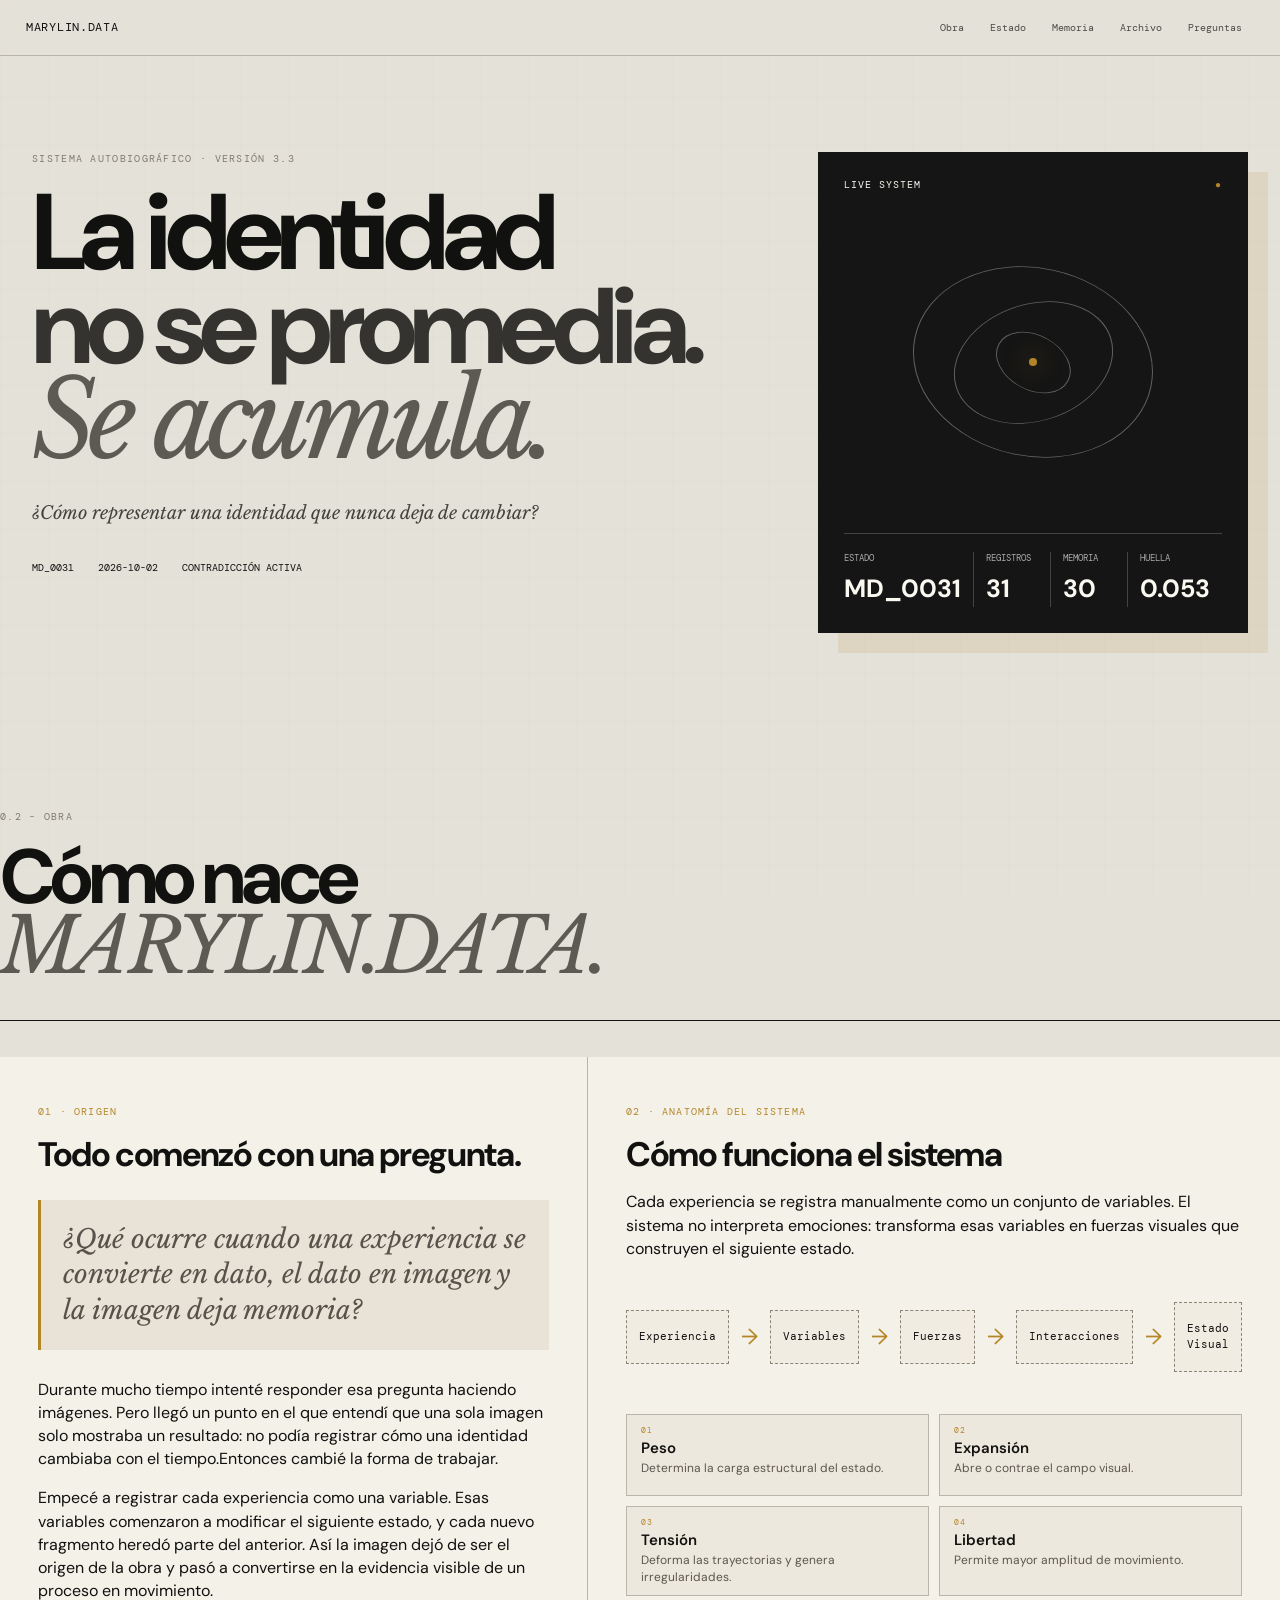
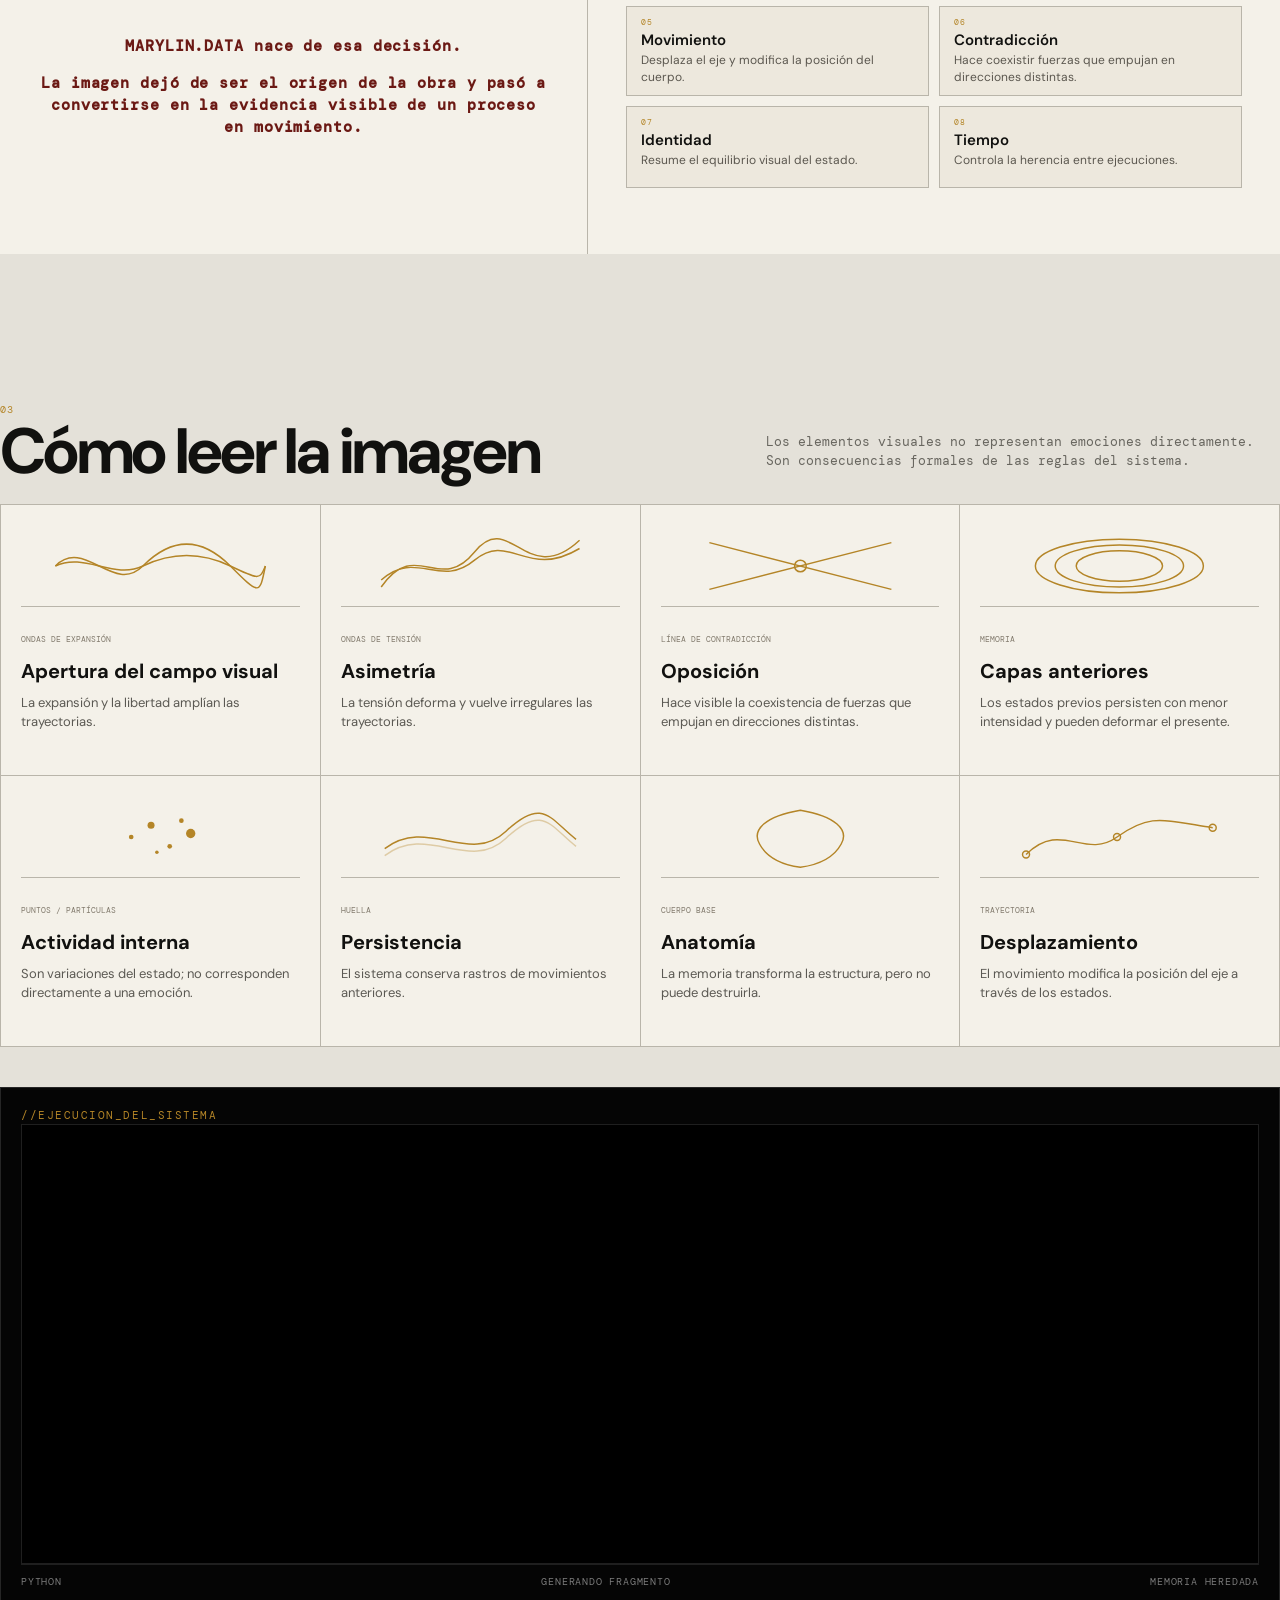
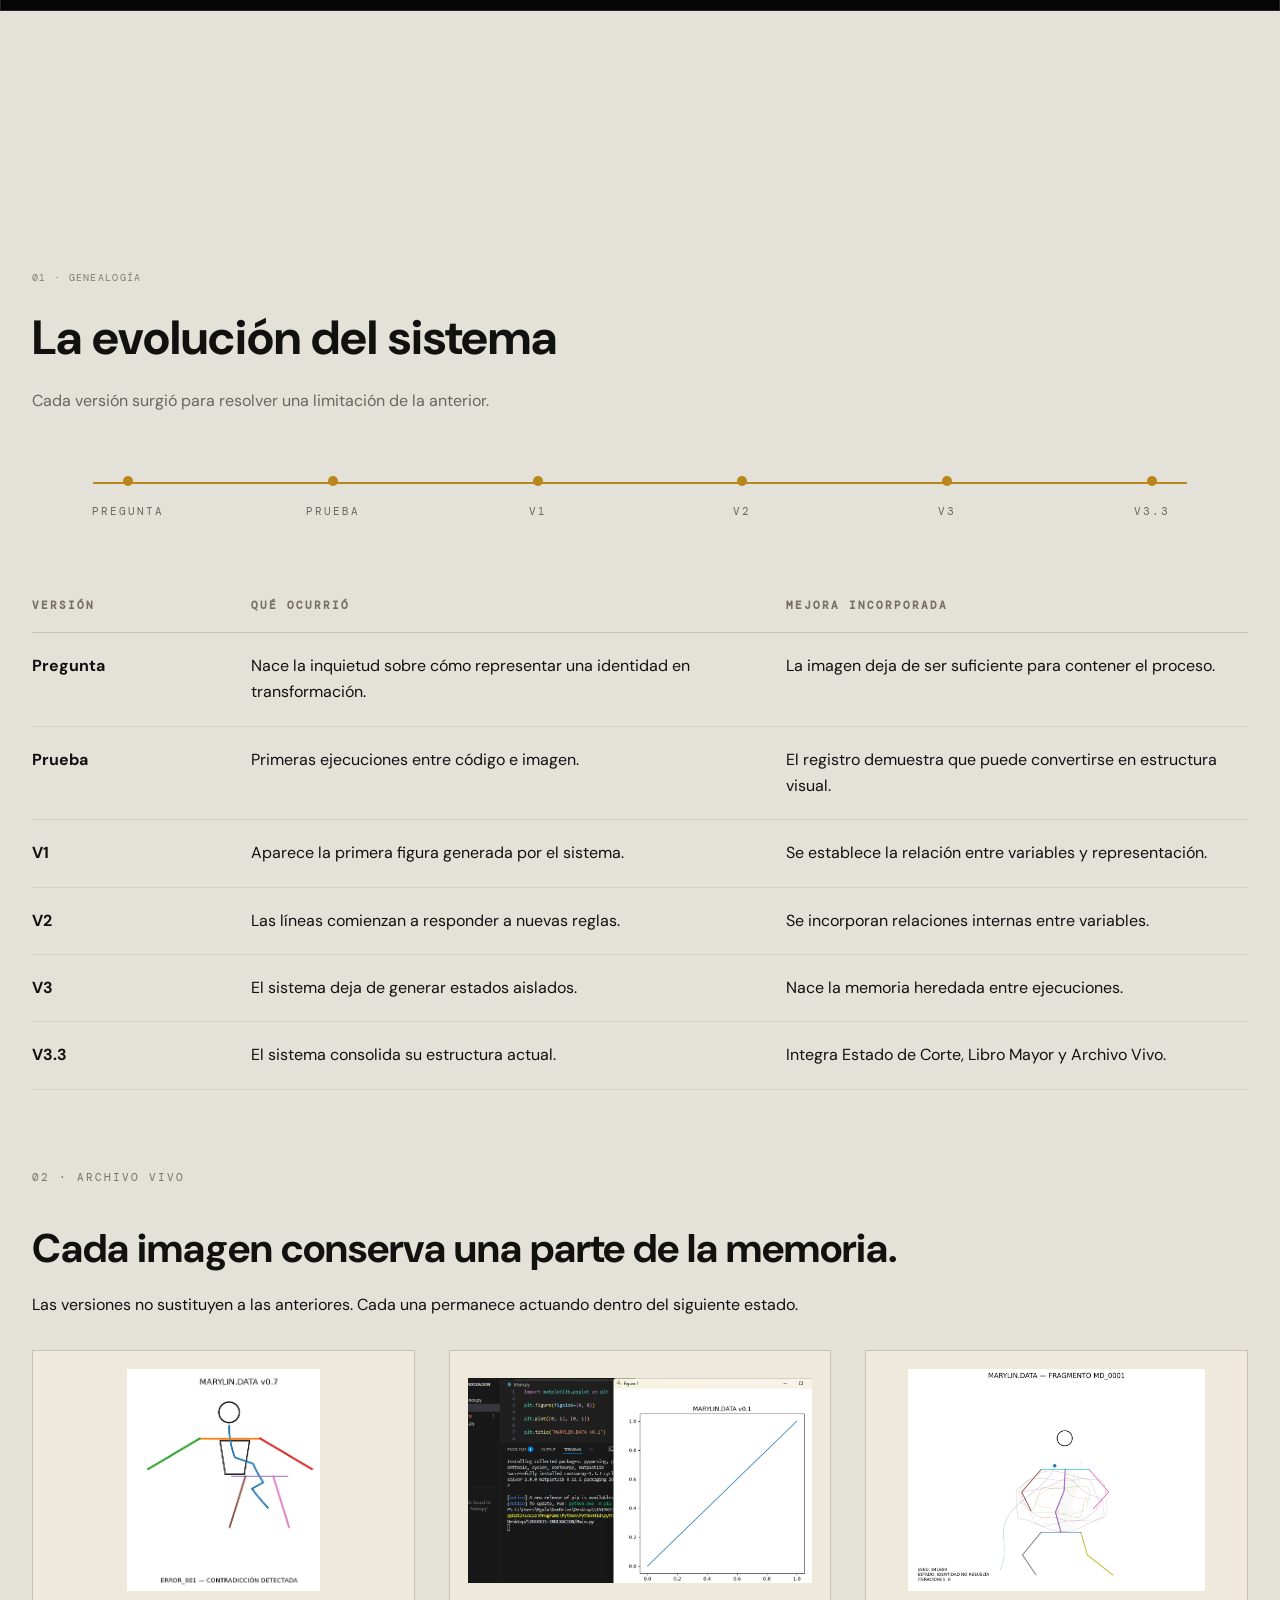
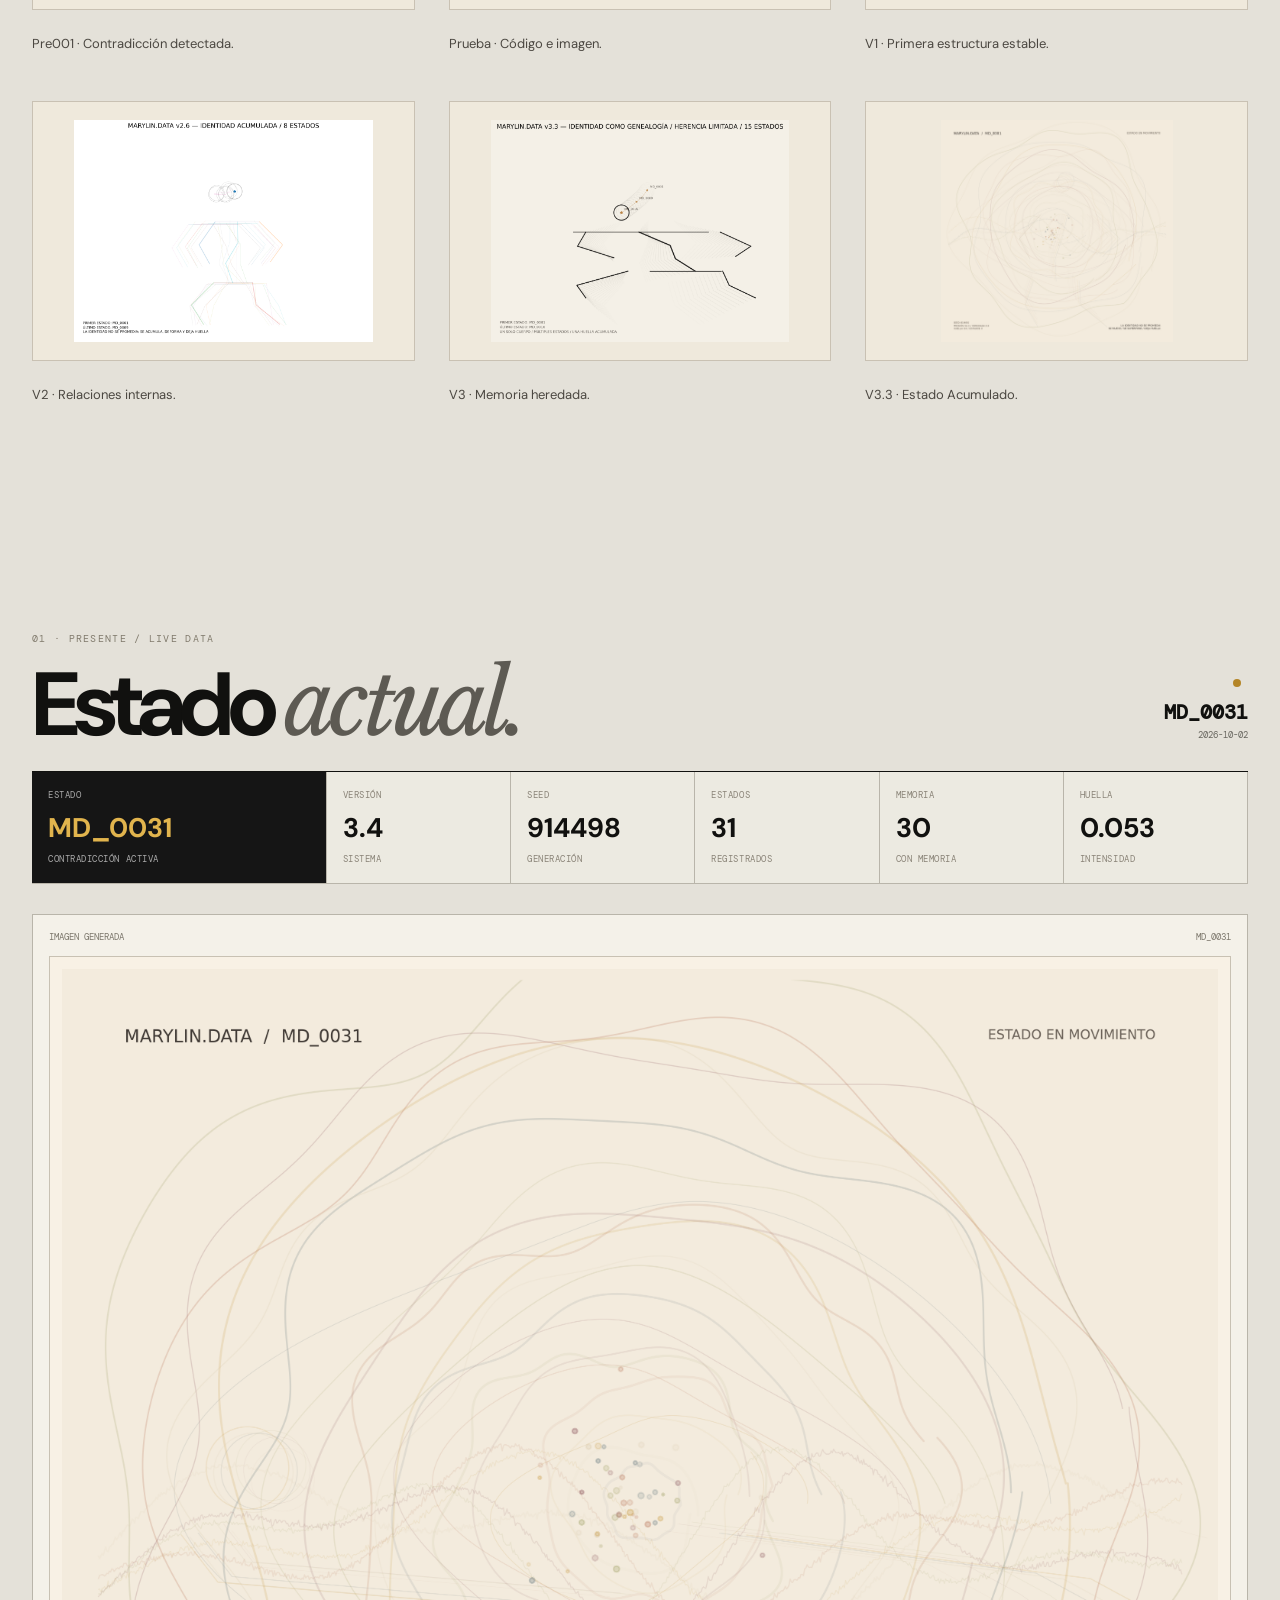
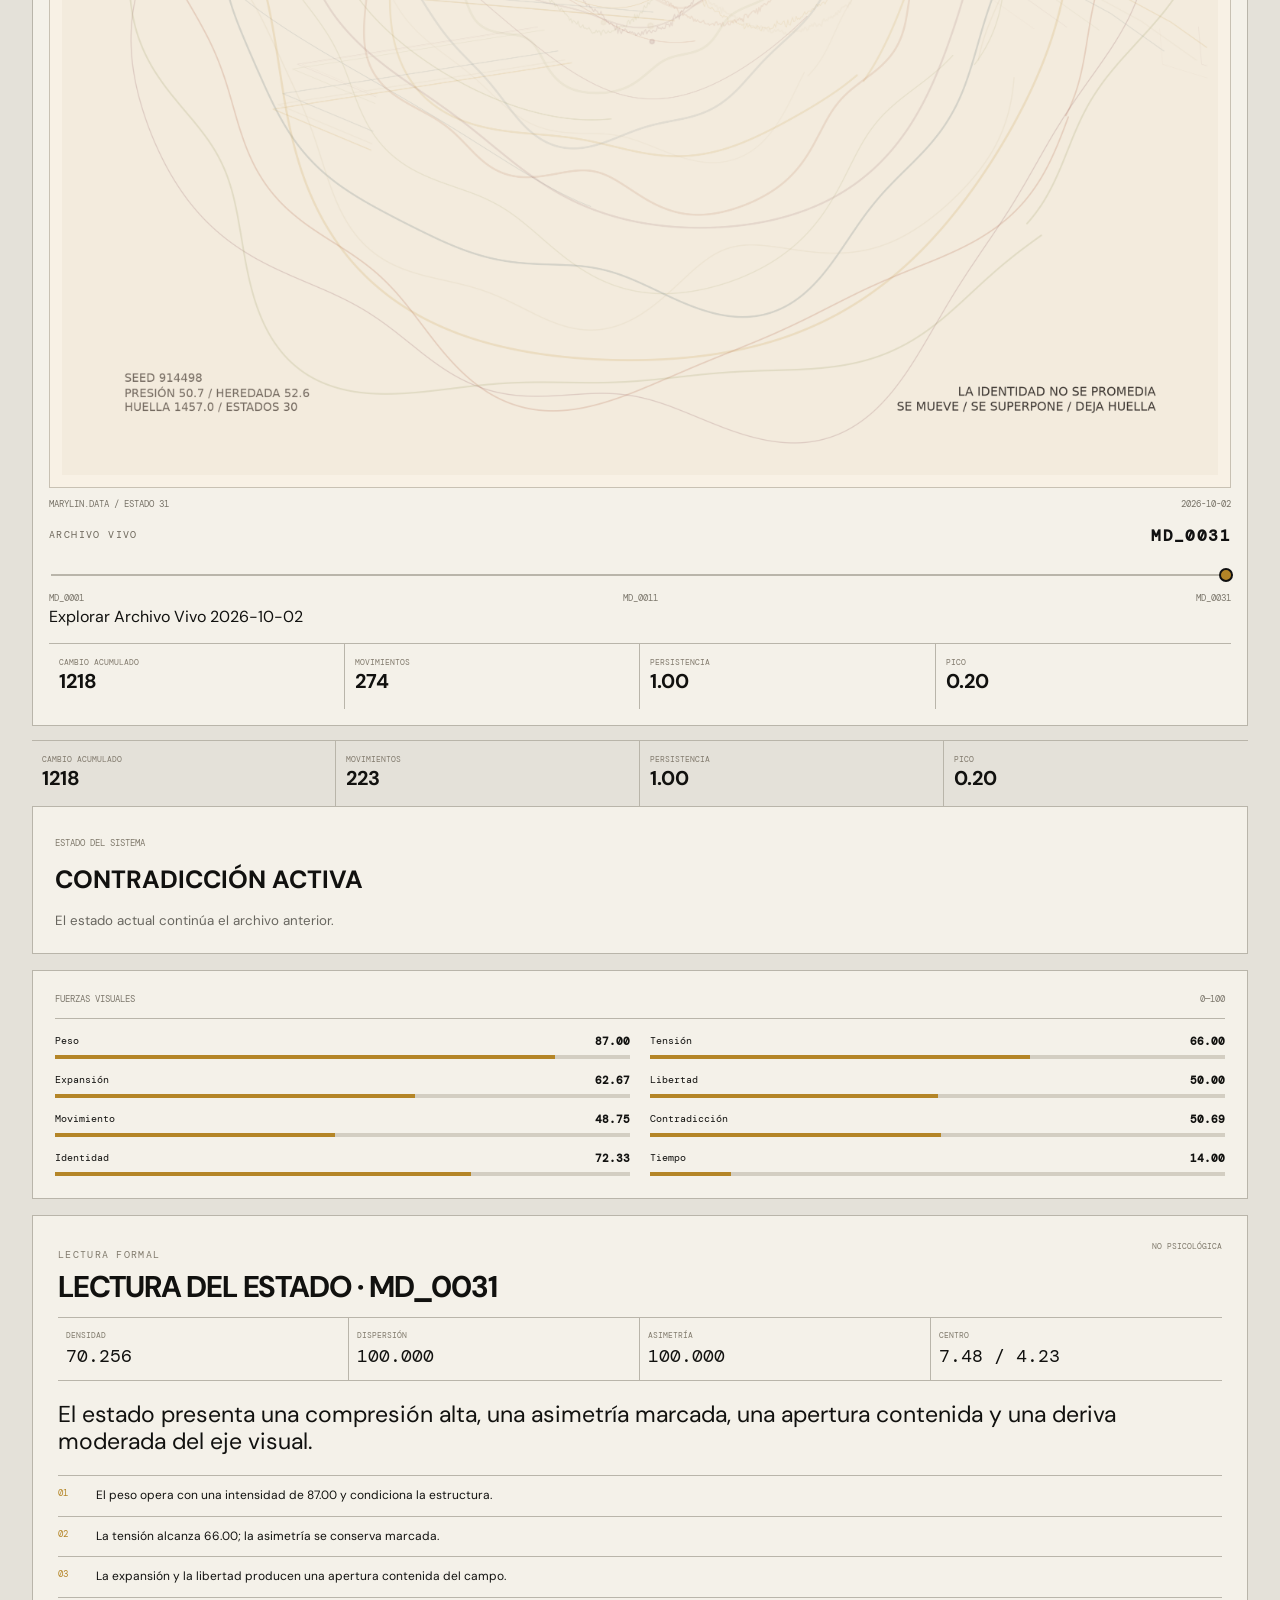
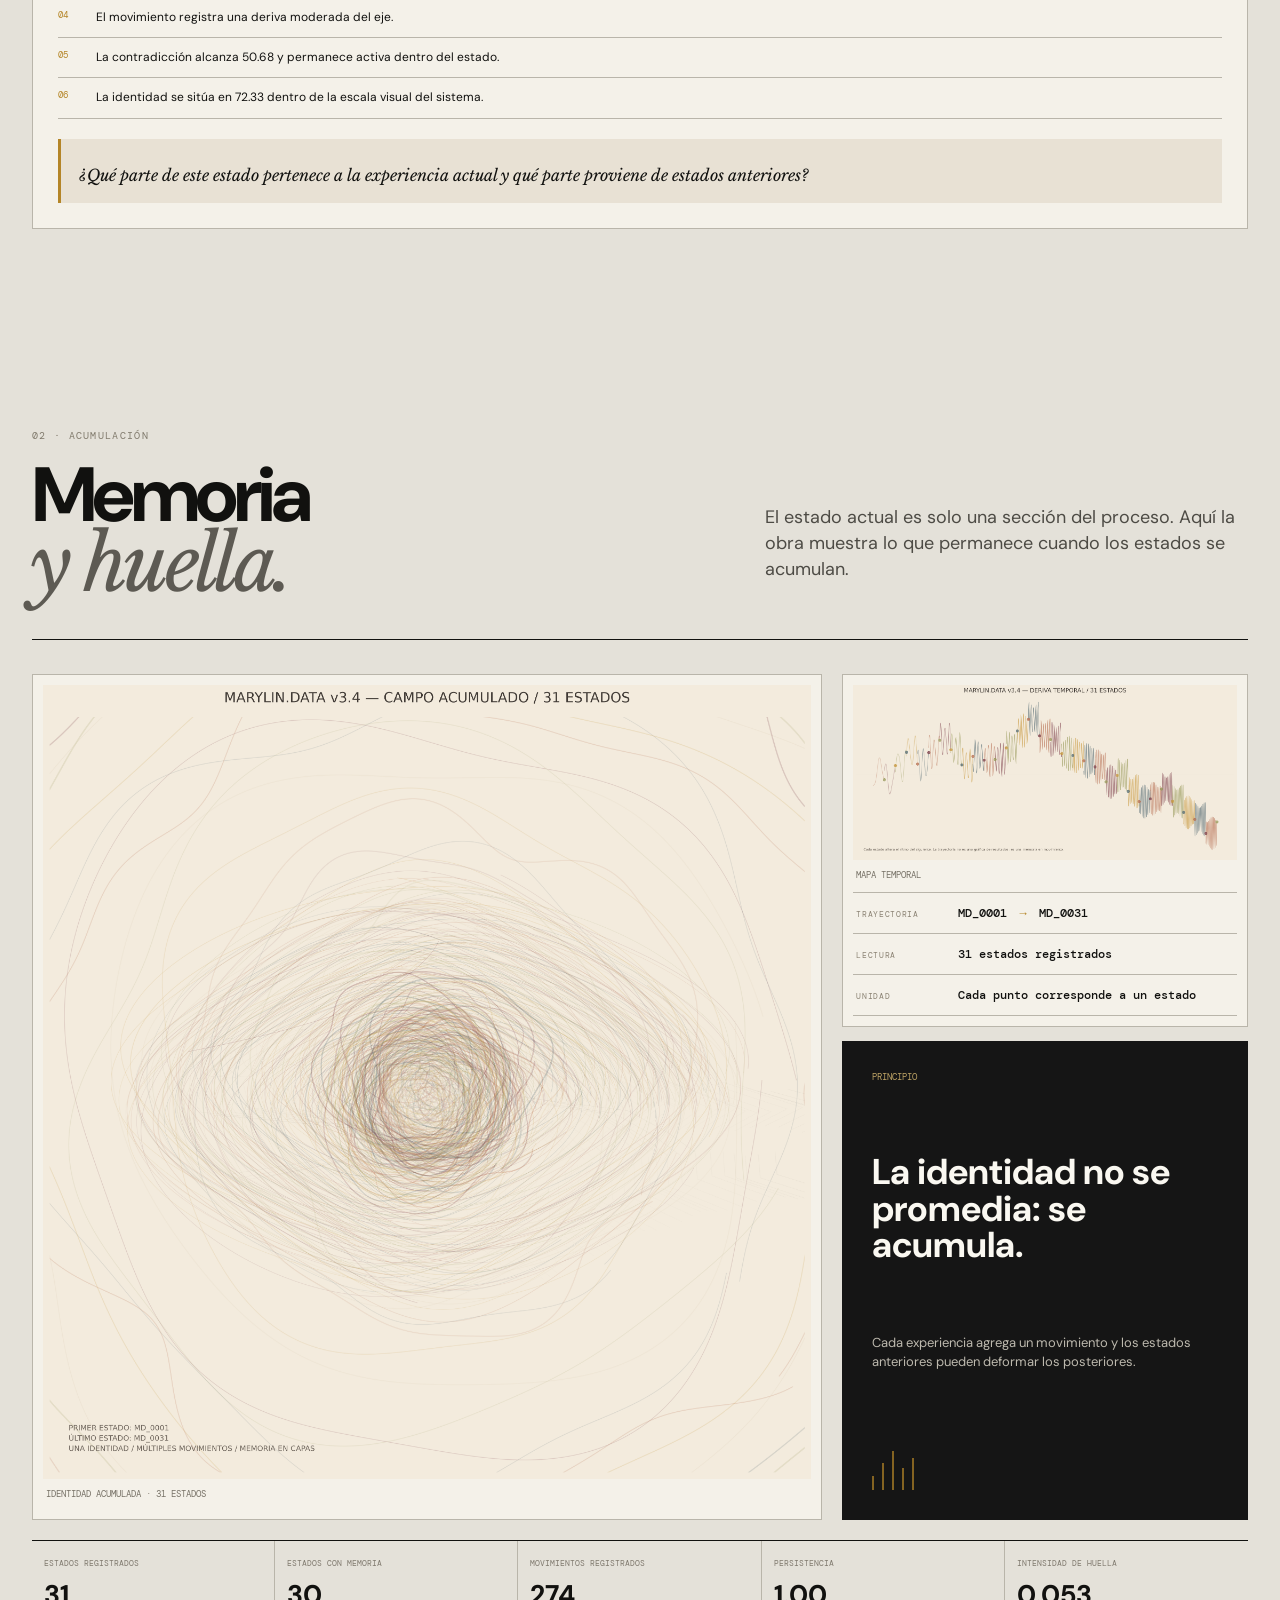
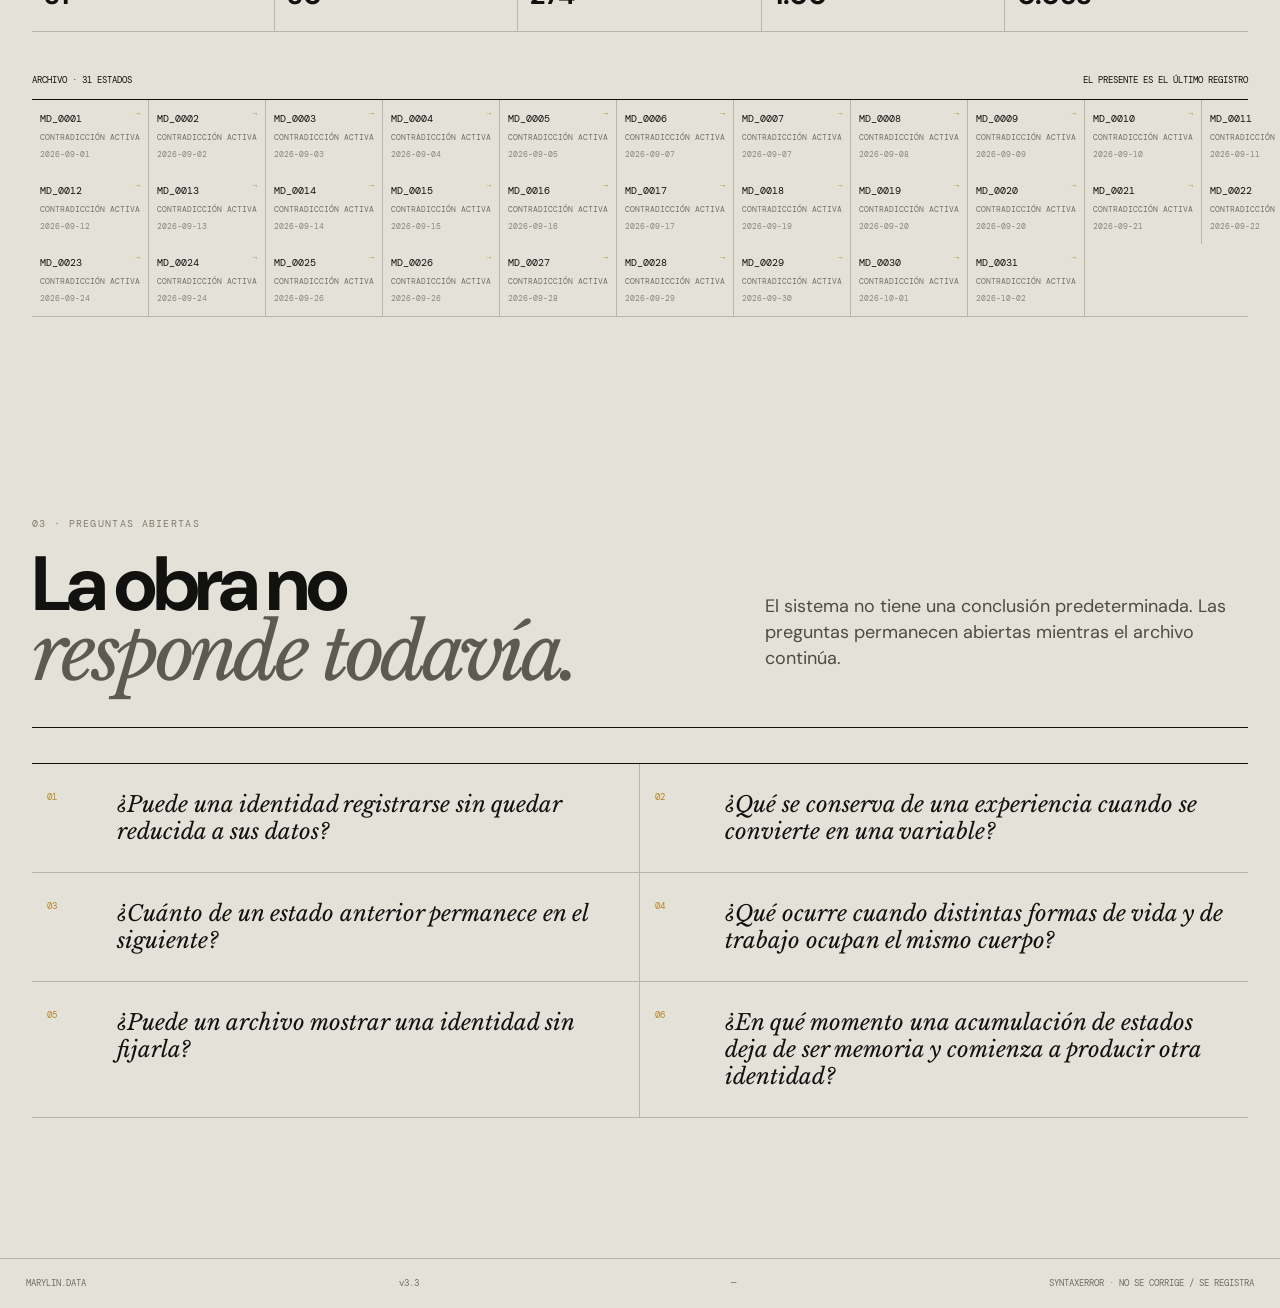
==== commit 9bb58ea4: "Update index.html" ====
--- a/index.html
+++ b/index.html
@@ -355,7 +355,7 @@
 
 <section class="section memory-section" id="memoria">
   <div class="memory-head"><div><p class="eyebrow">02 · ACUMULACIÓN</p><h2>Memoria<br><em>y huella.</em></h2></div><p>El estado actual es solo una sección del proceso. Aquí la obra muestra lo que permanece cuando los estados se acumulan.</p></div>
-  <div class="memory-layout"><figure class="memory-main"><div class="image-frame"><img src="identidad_acumulada_actual.png" alt="Identidad acumulada actual"></div><figcaption>IDENTIDAD ACUMULADA · 30 ESTADOS</figcaption></figure><div class="memory-side"><figure class="temporal-card"><div class="image-frame"><img src="mapa_temporal_actual.png" alt="Mapa temporal actual"></div><figcaption>MAPA TEMPORAL</figcaption><div class="temporal-readout"><div><span>TRAYECTORIA</span><strong>MD_0001 <b>→</b> MD_0031</strong></div><div><span>LECTURA</span><strong>31 estados registrados</strong></div><div><span>UNIDAD</span><strong>Cada punto corresponde a un estado</strong></div></div></figure><div class="memory-principle"><span>PRINCIPIO</span><strong>La identidad no se promedia: se acumula.</strong><p>Cada experiencia agrega un movimiento y los estados anteriores pueden deformar los posteriores.</p><div class="principle-mark"><i></i><i></i><i></i><i></i><i></i></div></div></div></div>
+  <div class="memory-layout"><figure class="memory-main"><div class="image-frame"><img src="identidad_acumulada_actual.png" alt="Identidad acumulada actual"></div><figcaption>IDENTIDAD ACUMULADA · 31 ESTADOS</figcaption></figure><div class="memory-side"><figure class="temporal-card"><div class="image-frame"><img src="mapa_temporal_actual.png" alt="Mapa temporal actual"></div><figcaption>MAPA TEMPORAL</figcaption><div class="temporal-readout"><div><span>TRAYECTORIA</span><strong>MD_0001 <b>→</b> MD_0031</strong></div><div><span>LECTURA</span><strong>31 estados registrados</strong></div><div><span>UNIDAD</span><strong>Cada punto corresponde a un estado</strong></div></div></figure><div class="memory-principle"><span>PRINCIPIO</span><strong>La identidad no se promedia: se acumula.</strong><p>Cada experiencia agrega un movimiento y los estados anteriores pueden deformar los posteriores.</p><div class="principle-mark"><i></i><i></i><i></i><i></i><i></i></div></div></div></div>
   <div class="metrics"><div><span>ESTADOS REGISTRADOS</span><strong id="metricStates">22</strong></div><div><span>ESTADOS CON MEMORIA</span><strong id="metricMemoryStates">21</strong></div><div><span>MOVIMIENTOS REGISTRADOS</span><strong id="metricMoves2">223</strong></div><div><span>PERSISTENCIA</span><strong id="metricPersistence2">1.00</strong></div><div><span>INTENSIDAD DE HUELLA</span><strong id="metricIntensity">0.055</strong></div></div>
   <div class="archive-wrap"><div class="archive-head"><span>ARCHIVO · 31 ESTADOS</span><span>EL PRESENTE ES EL ÚLTIMO REGISTRO</span></div><div class="archive" id="archive"></div></div>
 </section>
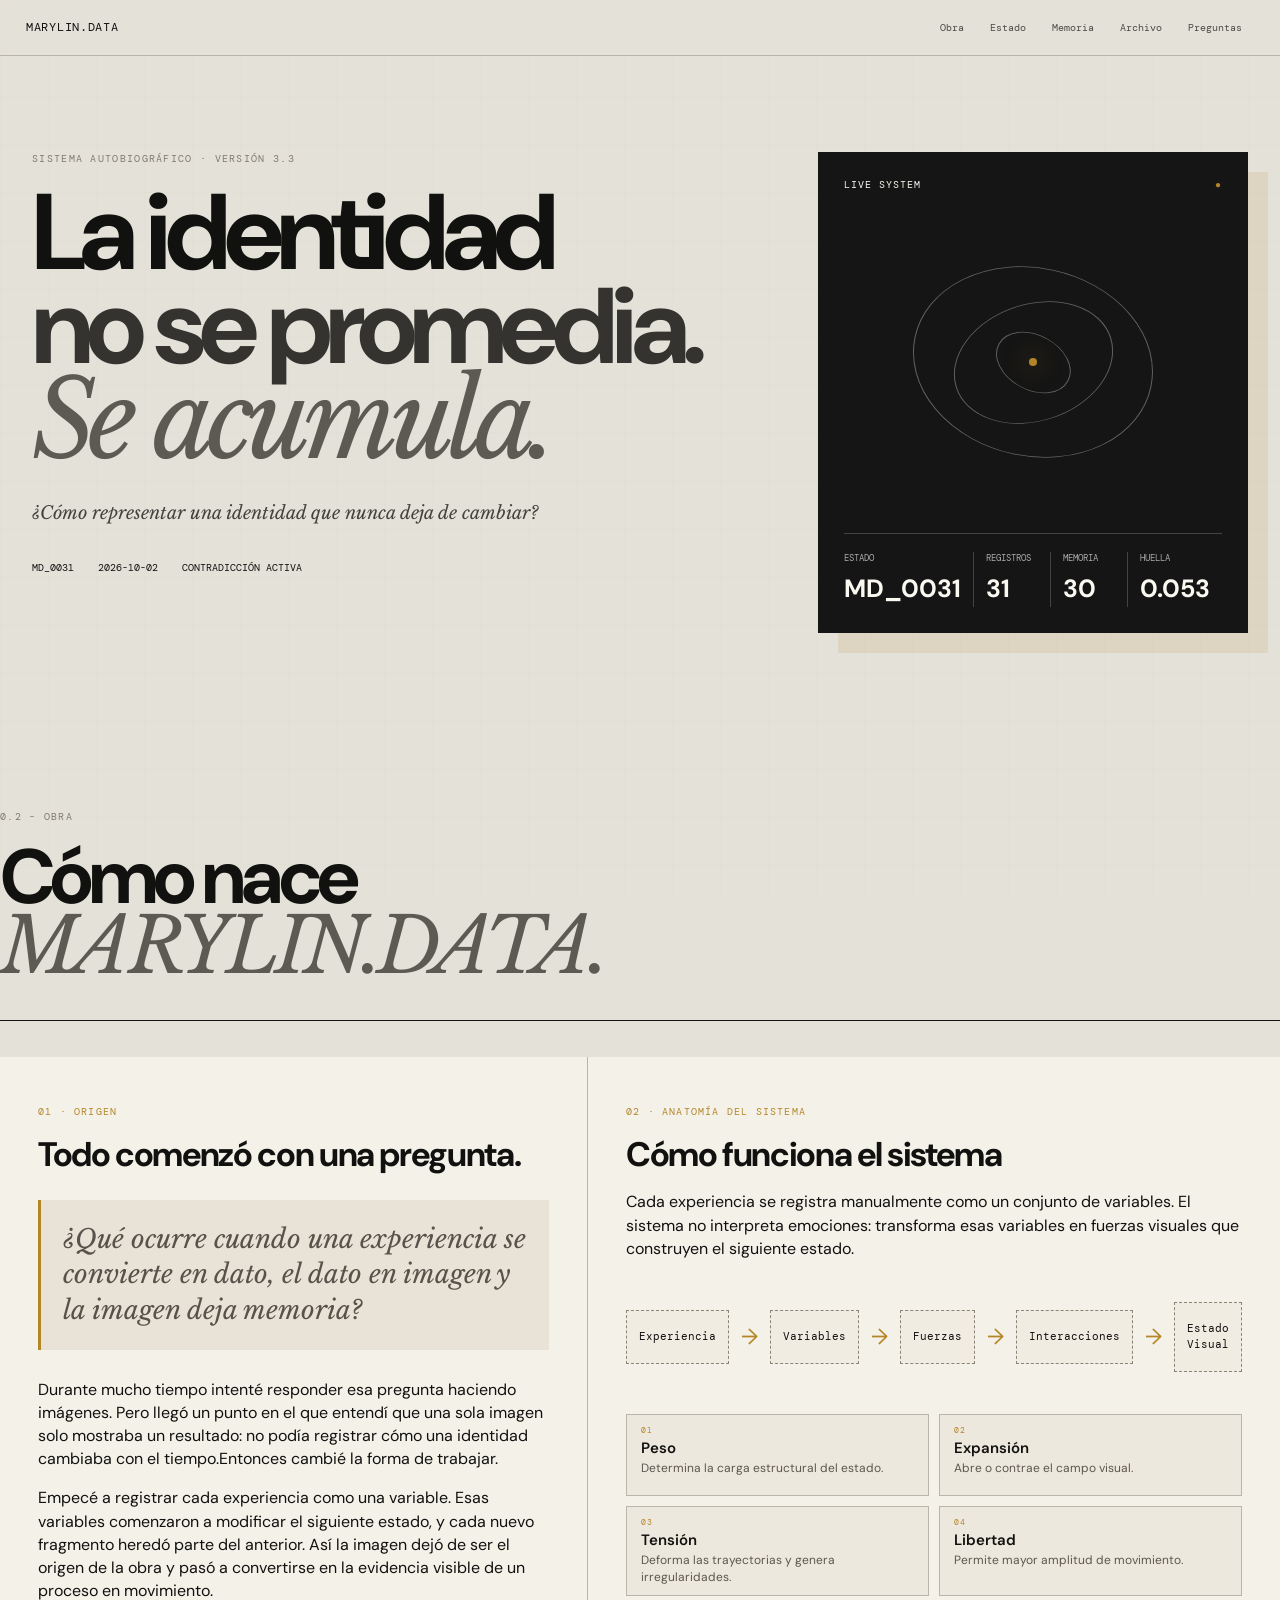
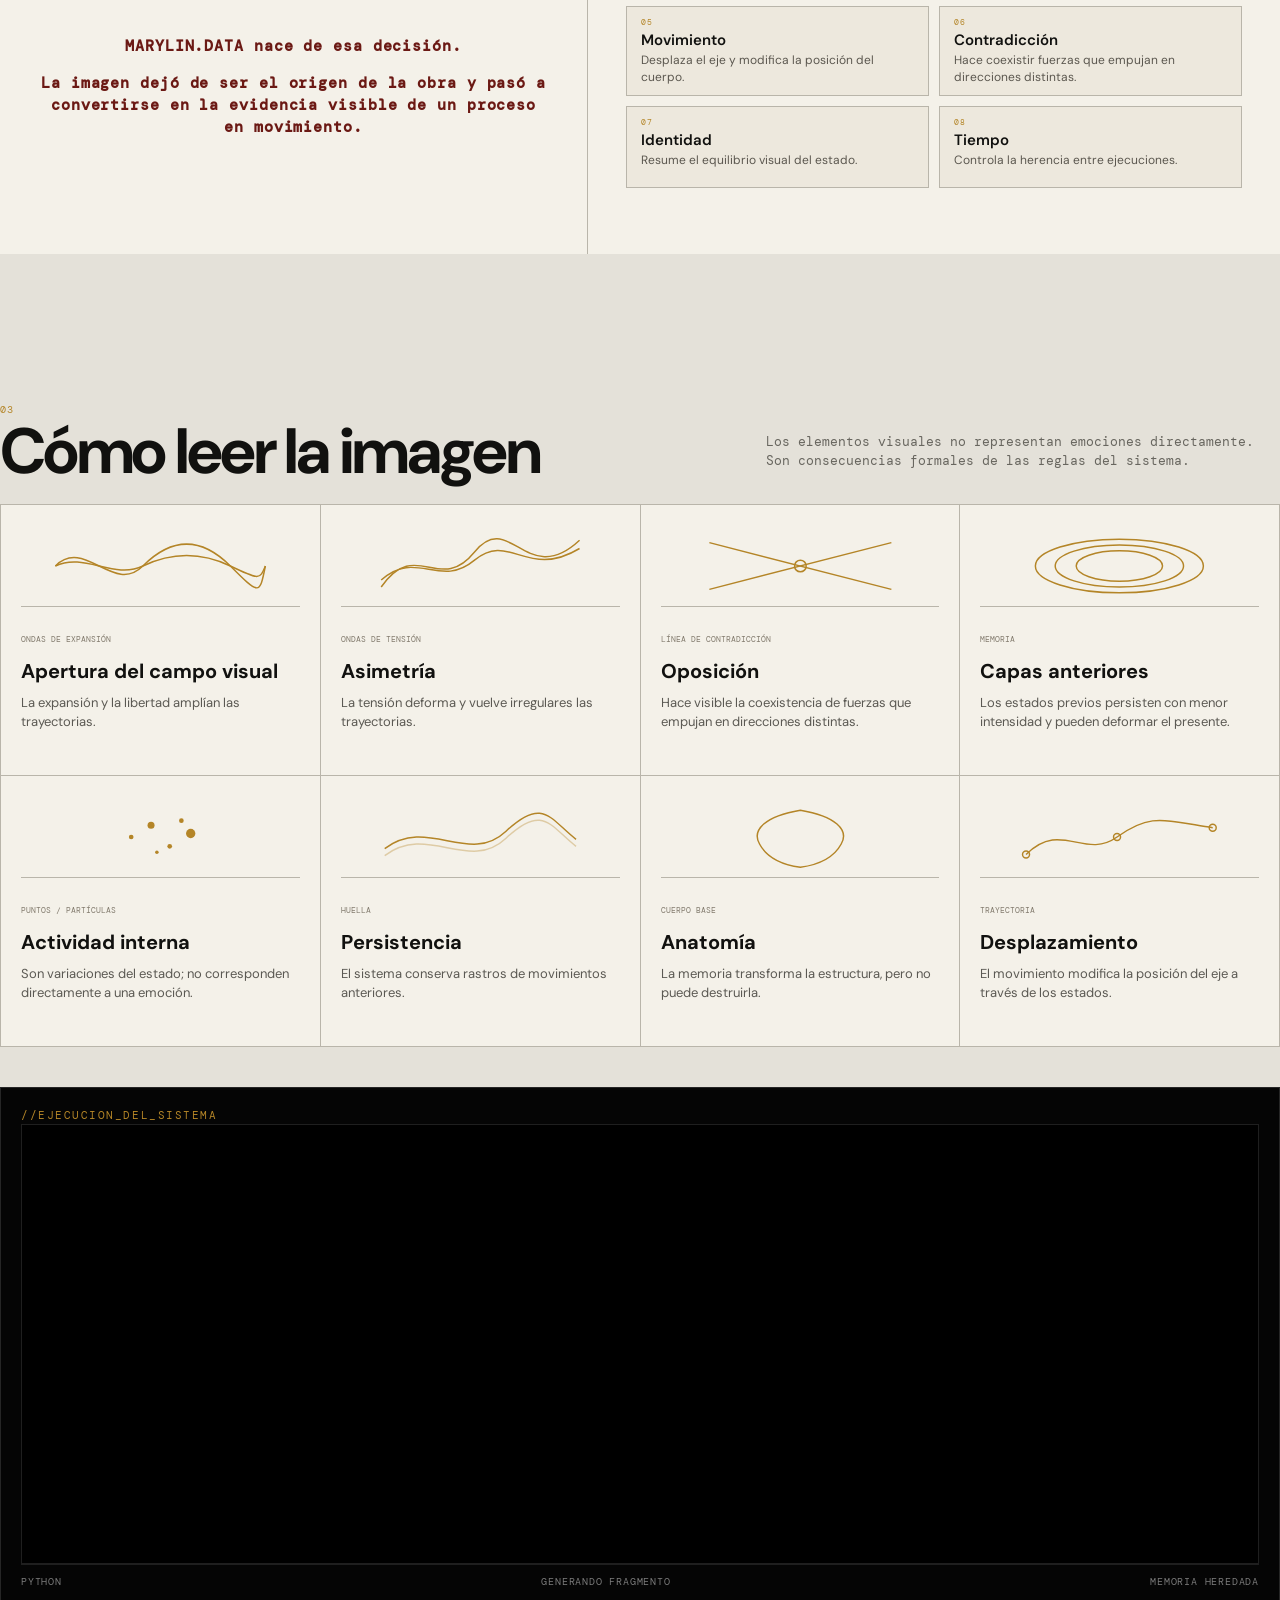
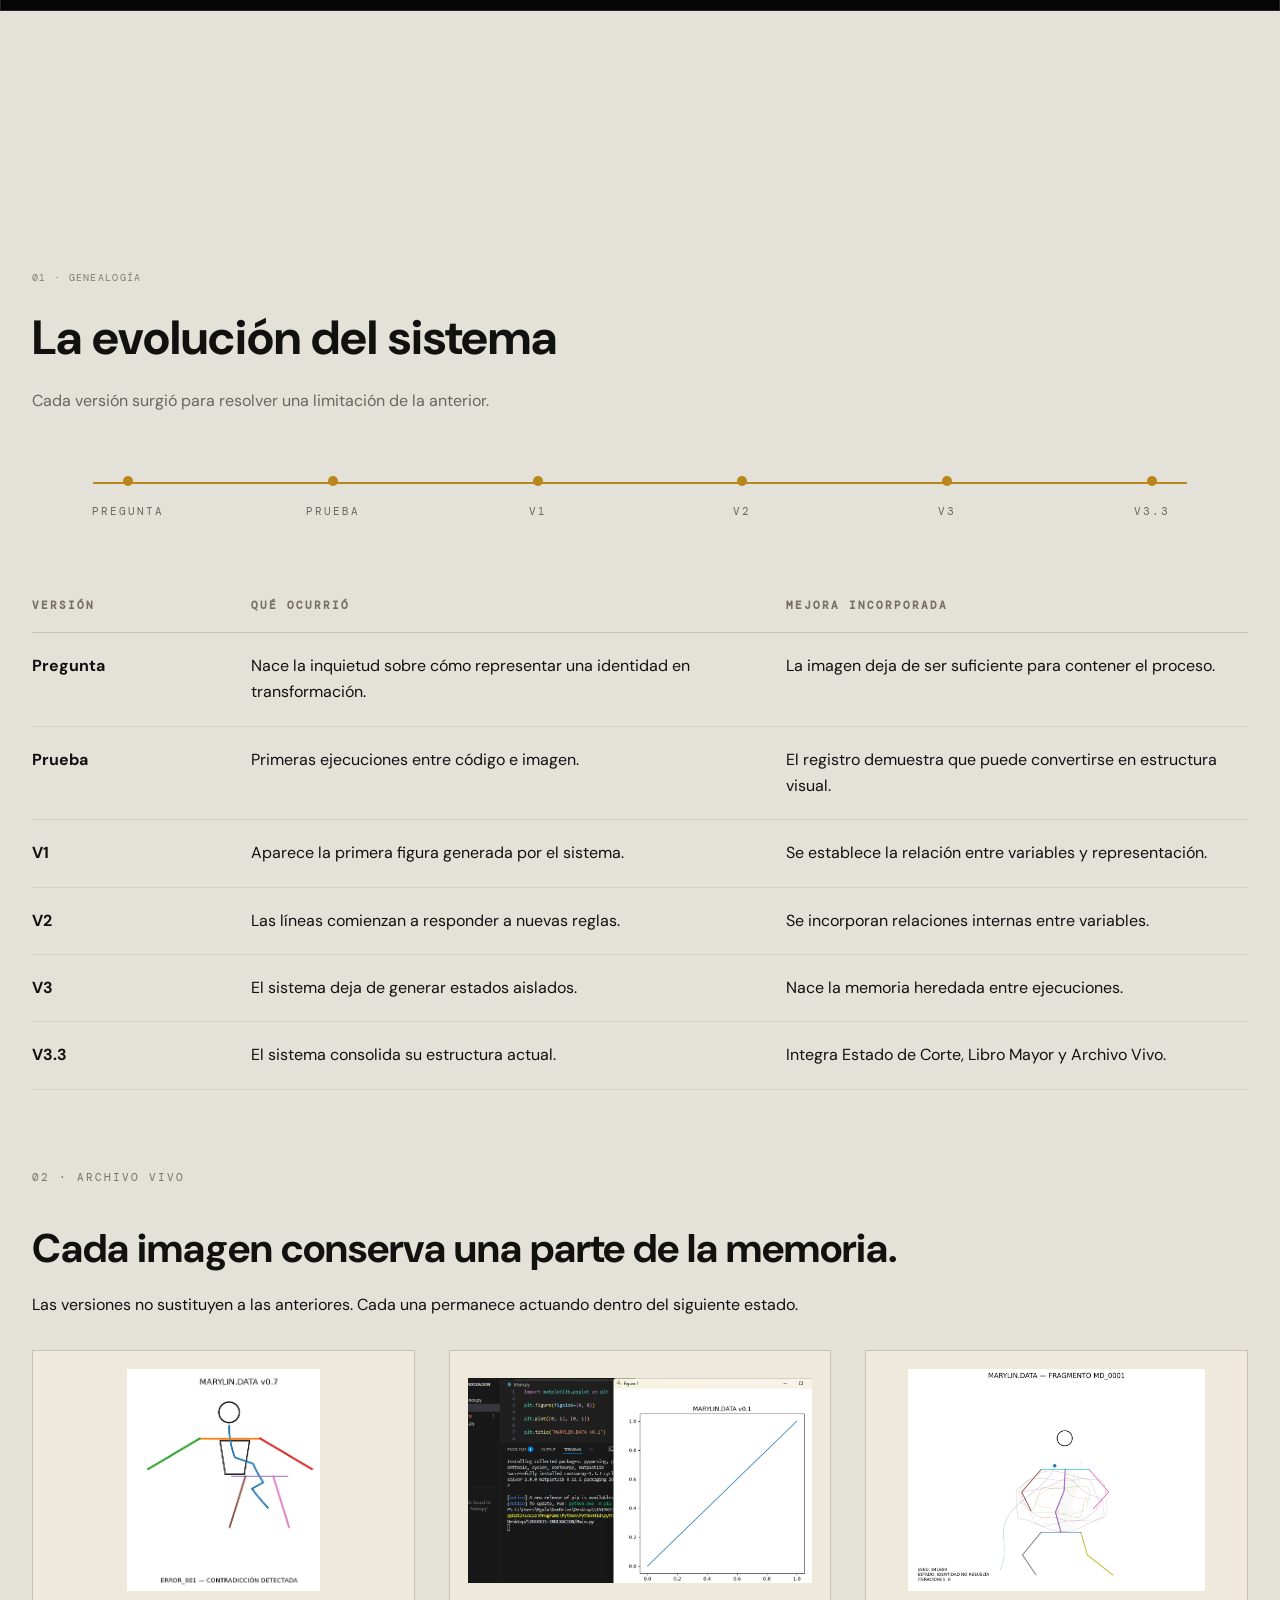
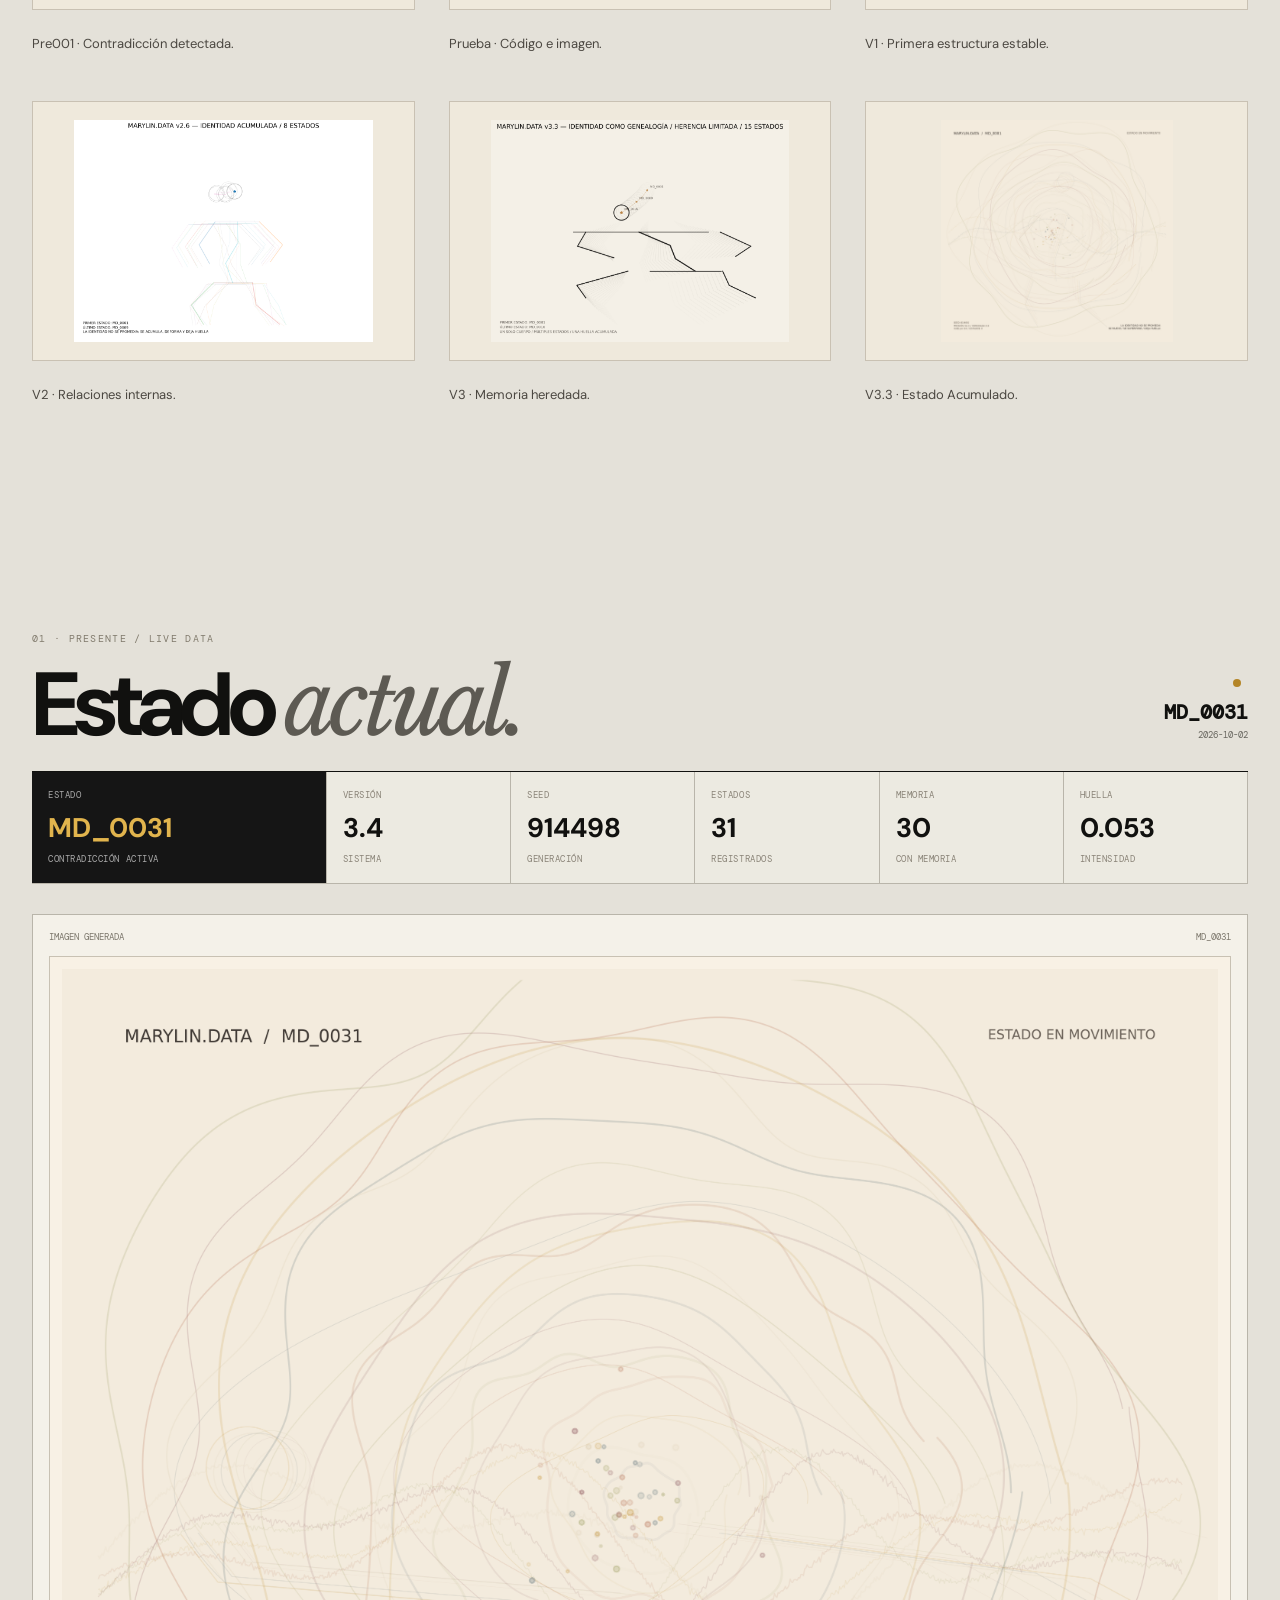
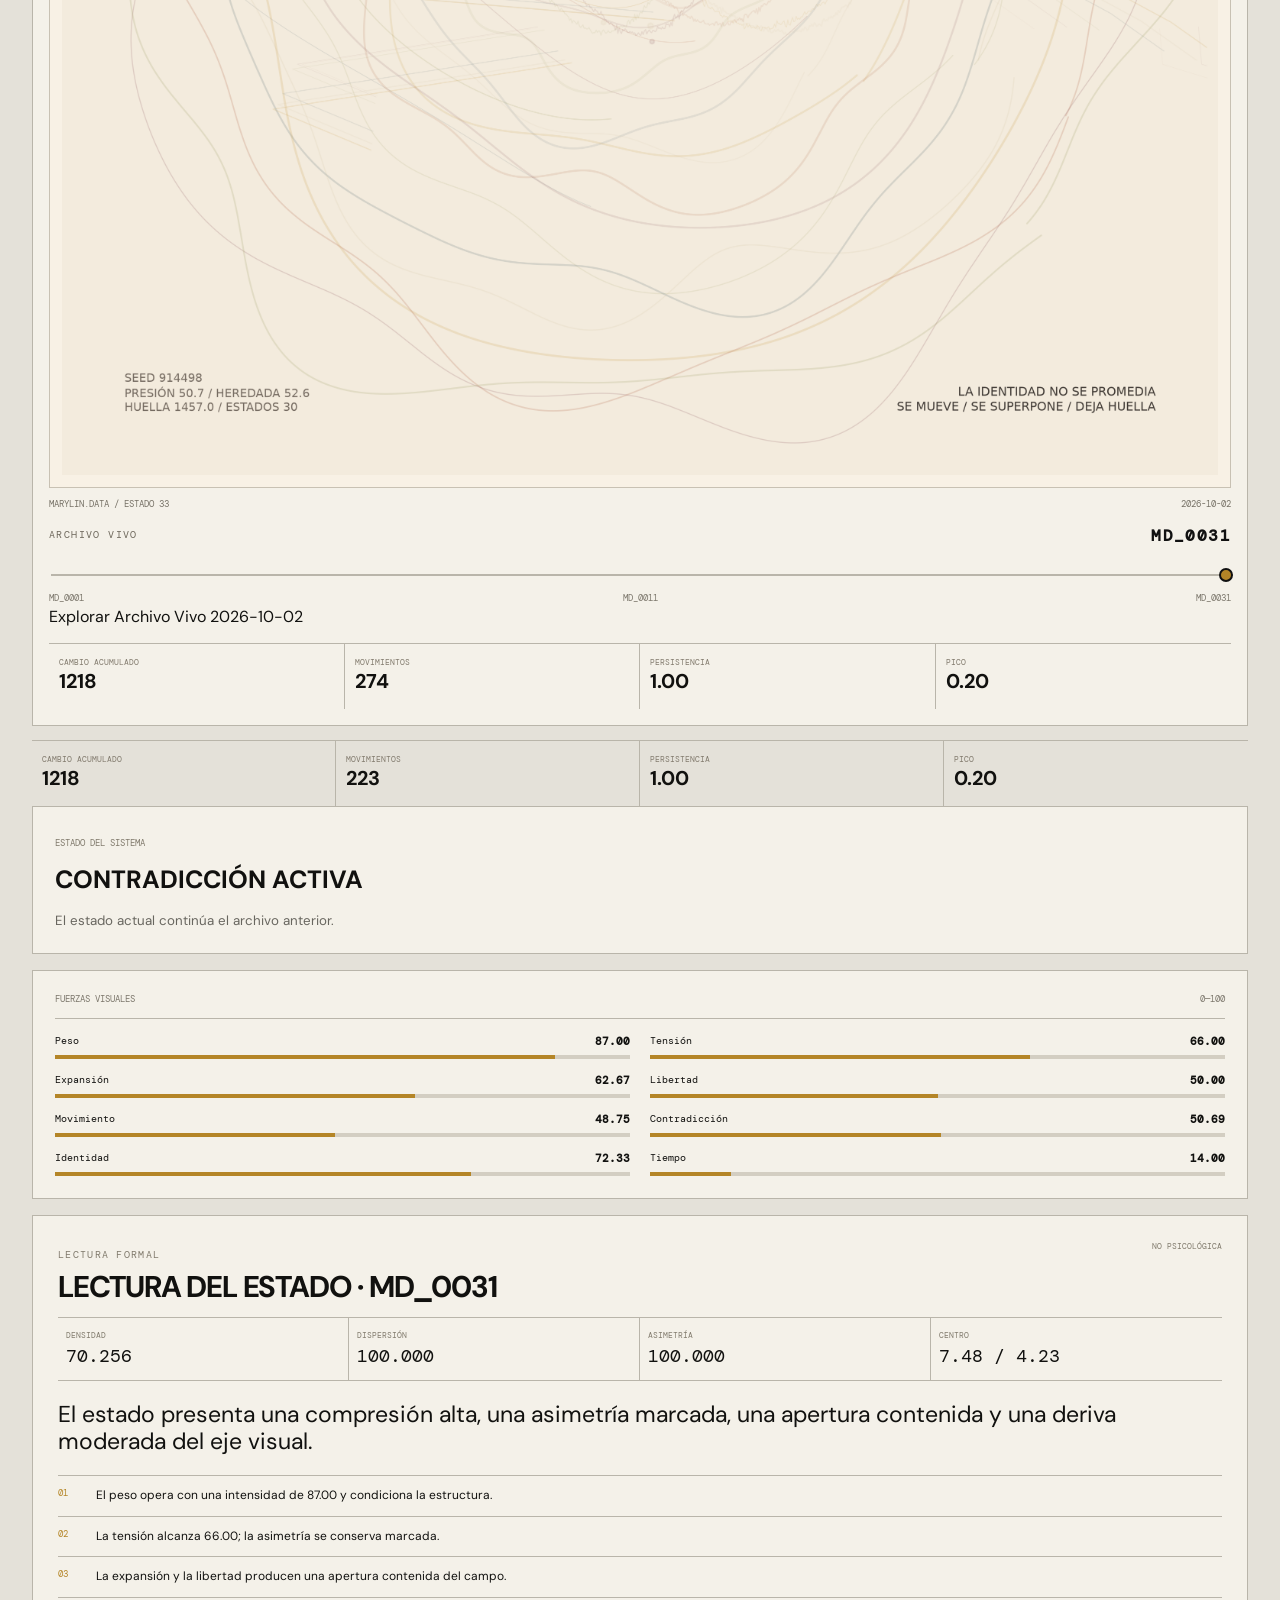
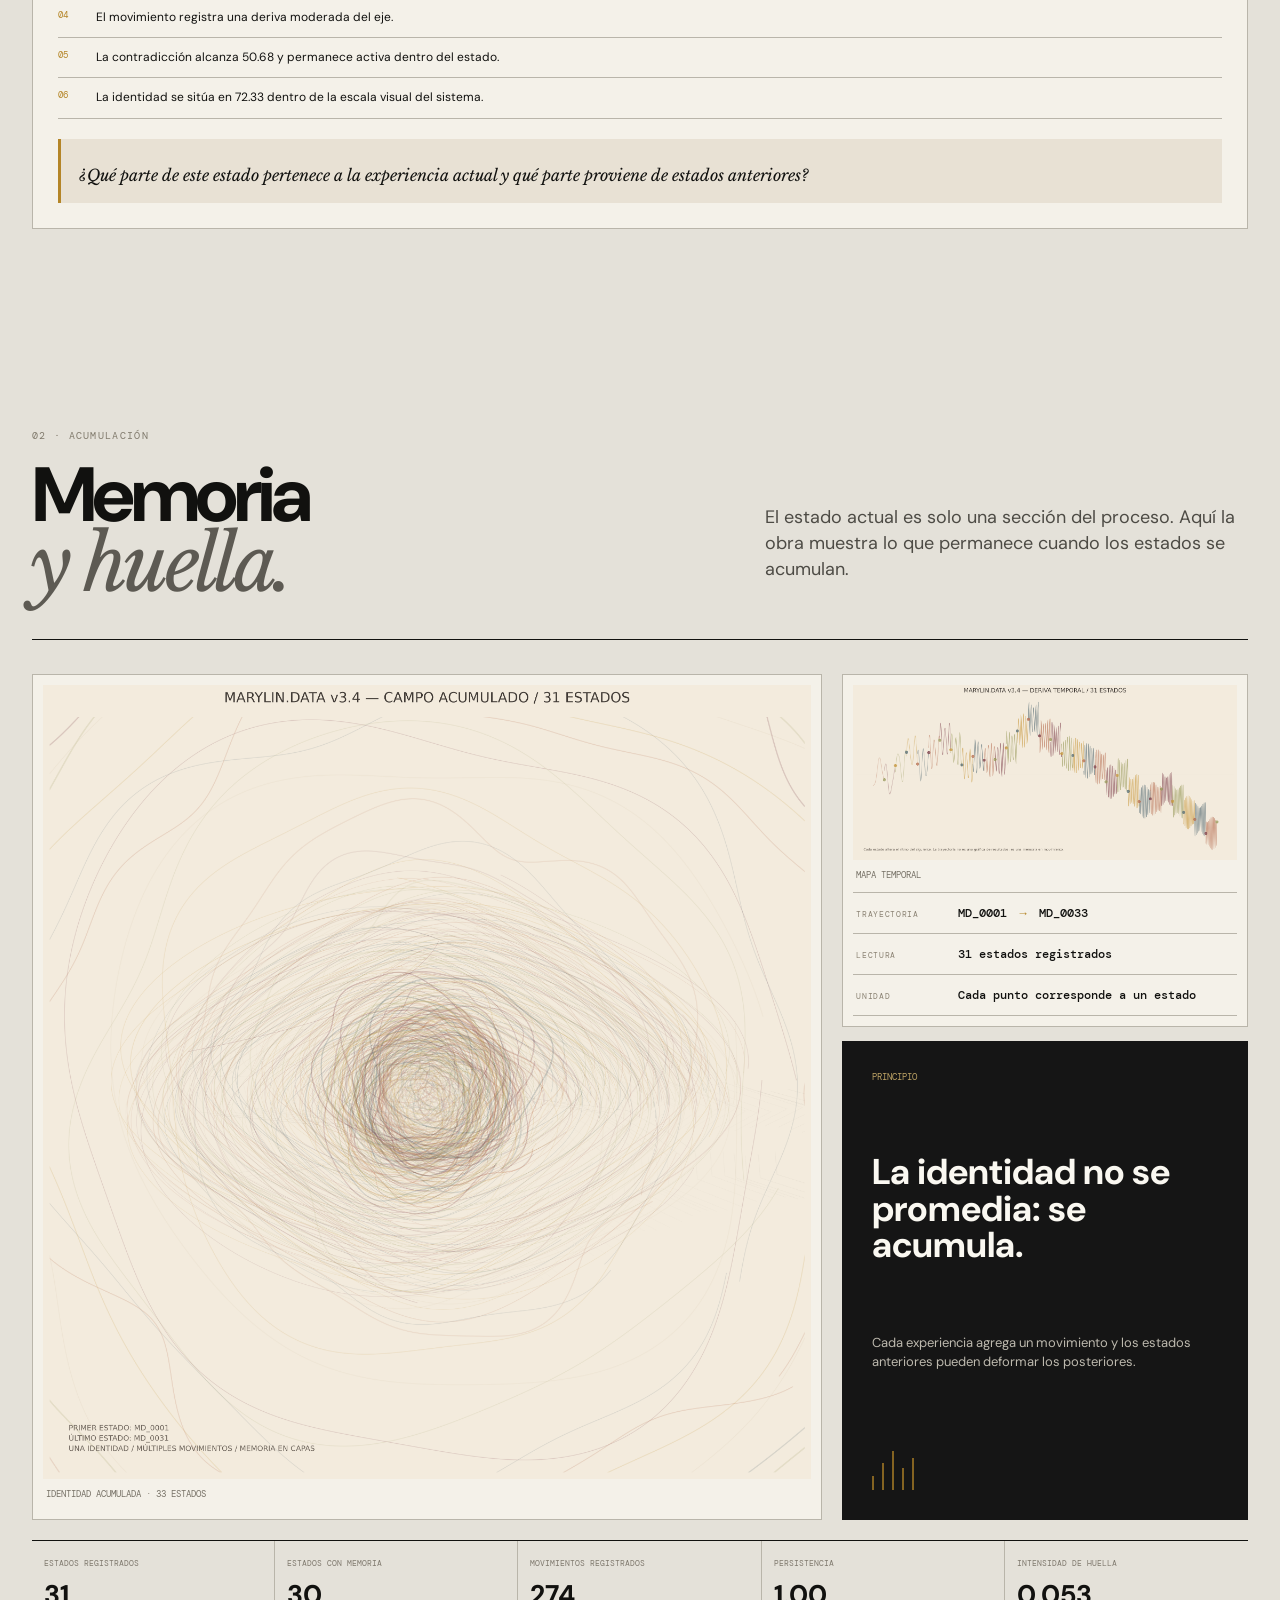
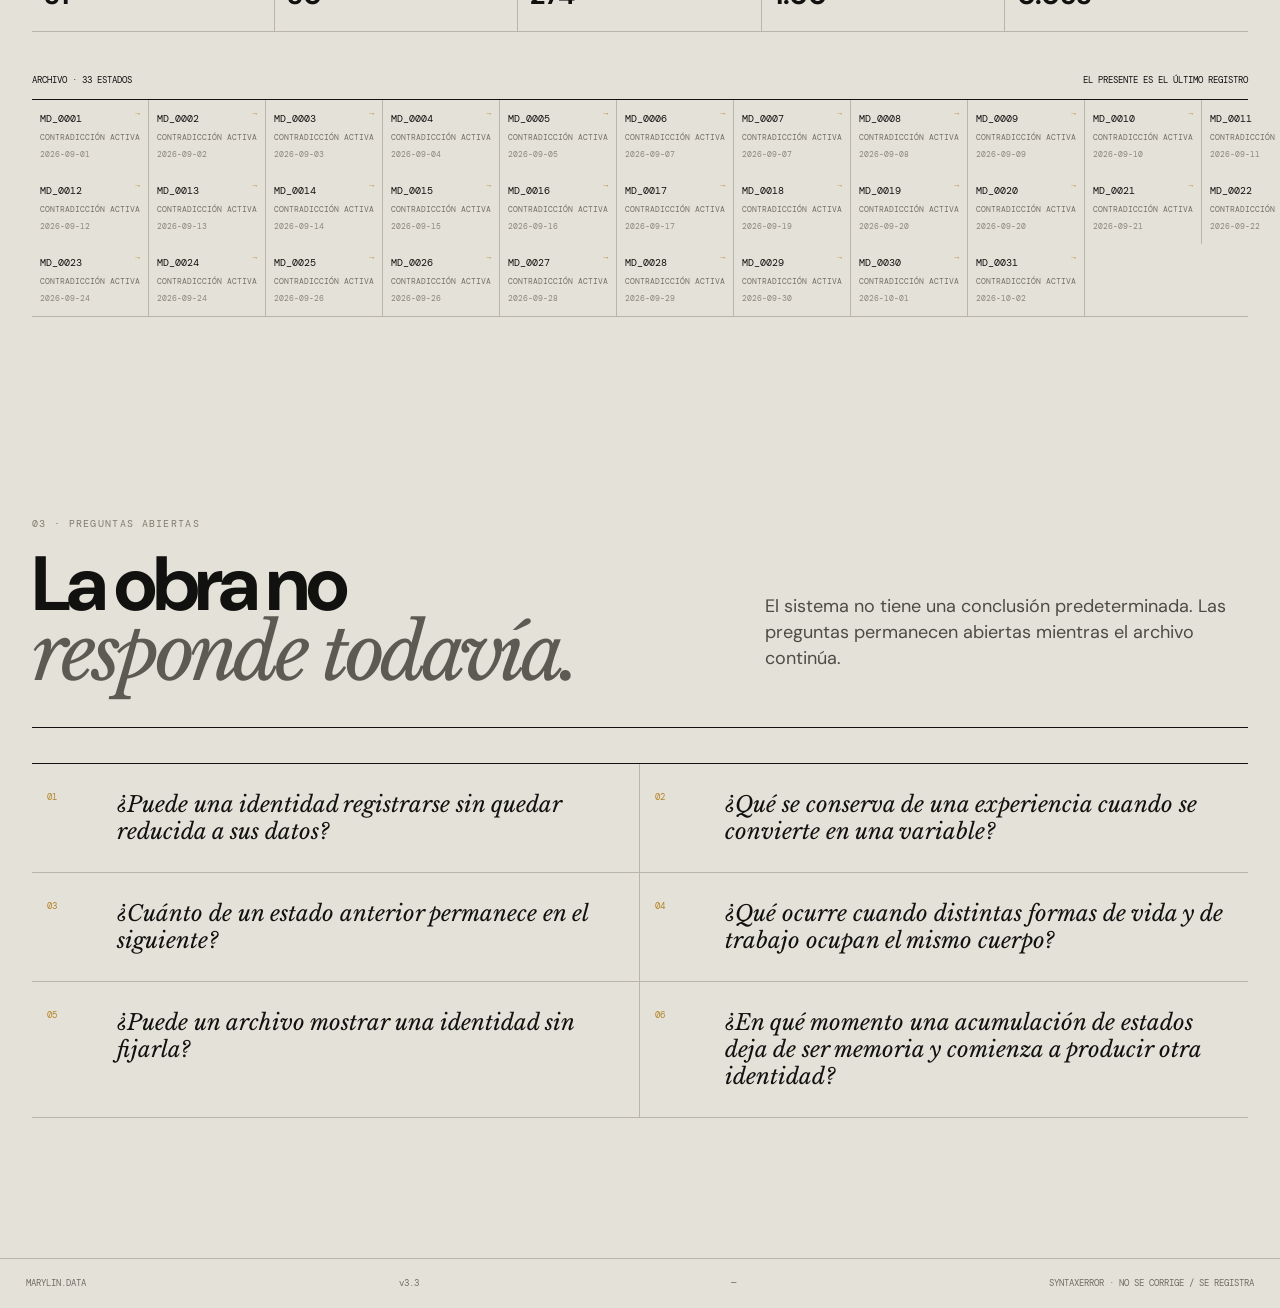
==== commit 20de2b16: "Update index.html" ====
--- a/index.html
+++ b/index.html
@@ -277,7 +277,7 @@
   </div>
 
 </section>
-<section class="section state-section" id="estado">
+<section class="section state-section" id="estado">                                        
   <div class="state-head"><div><p class="eyebrow">01 · PRESENTE / LIVE DATA</p><h2>Estado <em>actual.</em></h2></div><div class="state-head-meta"><span class="live-dot"></span><b id="stateId">MD_0029</b><small id="dashDate">2026-09-30 · 18:38:55</small></div></div>
   <div class="state-kpi-strip"><div class="kpi kpi-dark"><span>ESTADO</span><strong id="dashState">MD_0029</strong><small id="heroStatus2">CONTRADICCIÓN ACTIVA</small></div><div class="kpi"><span>VERSIÓN</span><strong id="dashVersion">3.3</strong><small>SISTEMA</small></div><div class="kpi"><span>SEED</span><strong id="dashSeed">848509</strong><small>GENERACIÓN</small></div><div class="kpi"><span>ESTADOS</span><strong id="dashStates">22</strong><small>REGISTRADOS</small></div><div class="kpi"><span>MEMORIA</span><strong id="dashMemory">21</strong><small>CON MEMORIA</small></div><div class="kpi"><span>HUELLA</span><strong id="dashIntensity">0.055</strong><small>INTENSIDAD</small></div></div>
   <div class="state-image-panel">
@@ -288,12 +288,12 @@
   </div>
 
   <figure>
-    <div class="image-frame">
+    <div class="image-frame">        
       <img id="currentImage" src="estado_actual.png" alt="Estado visual actual de MARYLIN.DATA">
     </div>
 
     <figcaption>
-      <span>MARYLIN.DATA / ESTADO 31</span>
+      <span>MARYLIN.DATA / ESTADO 33</span>
       <span id="captionTime">2026-10-02 · 18:38:55</span>
     </figcaption>
   </figure>
@@ -355,9 +355,9 @@
 
 <section class="section memory-section" id="memoria">
   <div class="memory-head"><div><p class="eyebrow">02 · ACUMULACIÓN</p><h2>Memoria<br><em>y huella.</em></h2></div><p>El estado actual es solo una sección del proceso. Aquí la obra muestra lo que permanece cuando los estados se acumulan.</p></div>
-  <div class="memory-layout"><figure class="memory-main"><div class="image-frame"><img src="identidad_acumulada_actual.png" alt="Identidad acumulada actual"></div><figcaption>IDENTIDAD ACUMULADA · 31 ESTADOS</figcaption></figure><div class="memory-side"><figure class="temporal-card"><div class="image-frame"><img src="mapa_temporal_actual.png" alt="Mapa temporal actual"></div><figcaption>MAPA TEMPORAL</figcaption><div class="temporal-readout"><div><span>TRAYECTORIA</span><strong>MD_0001 <b>→</b> MD_0031</strong></div><div><span>LECTURA</span><strong>31 estados registrados</strong></div><div><span>UNIDAD</span><strong>Cada punto corresponde a un estado</strong></div></div></figure><div class="memory-principle"><span>PRINCIPIO</span><strong>La identidad no se promedia: se acumula.</strong><p>Cada experiencia agrega un movimiento y los estados anteriores pueden deformar los posteriores.</p><div class="principle-mark"><i></i><i></i><i></i><i></i><i></i></div></div></div></div>
+  <div class="memory-layout"><figure class="memory-main"><div class="image-frame"><img src="identidad_acumulada_actual.png" alt="Identidad acumulada actual"></div><figcaption>IDENTIDAD ACUMULADA · 33 ESTADOS</figcaption></figure><div class="memory-side"><figure class="temporal-card"><div class="image-frame"><img src="mapa_temporal_actual.png" alt="Mapa temporal actual"></div><figcaption>MAPA TEMPORAL</figcaption><div class="temporal-readout"><div><span>TRAYECTORIA</span><strong>MD_0001 <b>→</b> MD_0033</strong></div><div><span>LECTURA</span><strong>31 estados registrados</strong></div><div><span>UNIDAD</span><strong>Cada punto corresponde a un estado</strong></div></div></figure><div class="memory-principle"><span>PRINCIPIO</span><strong>La identidad no se promedia: se acumula.</strong><p>Cada experiencia agrega un movimiento y los estados anteriores pueden deformar los posteriores.</p><div class="principle-mark"><i></i><i></i><i></i><i></i><i></i></div></div></div></div>
   <div class="metrics"><div><span>ESTADOS REGISTRADOS</span><strong id="metricStates">22</strong></div><div><span>ESTADOS CON MEMORIA</span><strong id="metricMemoryStates">21</strong></div><div><span>MOVIMIENTOS REGISTRADOS</span><strong id="metricMoves2">223</strong></div><div><span>PERSISTENCIA</span><strong id="metricPersistence2">1.00</strong></div><div><span>INTENSIDAD DE HUELLA</span><strong id="metricIntensity">0.055</strong></div></div>
-  <div class="archive-wrap"><div class="archive-head"><span>ARCHIVO · 31 ESTADOS</span><span>EL PRESENTE ES EL ÚLTIMO REGISTRO</span></div><div class="archive" id="archive"></div></div>
+  <div class="archive-wrap"><div class="archive-head"><span>ARCHIVO · 33 ESTADOS</span><span>EL PRESENTE ES EL ÚLTIMO REGISTRO</span></div><div class="archive" id="archive"></div></div>
 </section>
 
 <section class="section questions-section" id="preguntas"><div class="questions-head"><div><p class="eyebrow">03 · PREGUNTAS ABIERTAS</p><h2>La obra no<br><em>responde todavía.</em></h2></div><p>El sistema no tiene una conclusión predeterminada. Las preguntas permanecen abiertas mientras el archivo continúa.</p></div><div class="questions-list"><div><span>01</span><p>¿Puede una identidad registrarse sin quedar reducida a sus datos?</p></div><div><span>02</span><p>¿Qué se conserva de una experiencia cuando se convierte en una variable?</p></div><div><span>03</span><p>¿Cuánto de un estado anterior permanece en el siguiente?</p></div><div><span>04</span><p>¿Qué ocurre cuando distintas formas de vida y de trabajo ocupan el mismo cuerpo?</p></div><div><span>05</span><p>¿Puede un archivo mostrar una identidad sin fijarla?</p></div><div><span>06</span><p>¿En qué momento una acumulación de estados deja de ser memoria y comienza a producir otra identidad?</p></div></div></section>
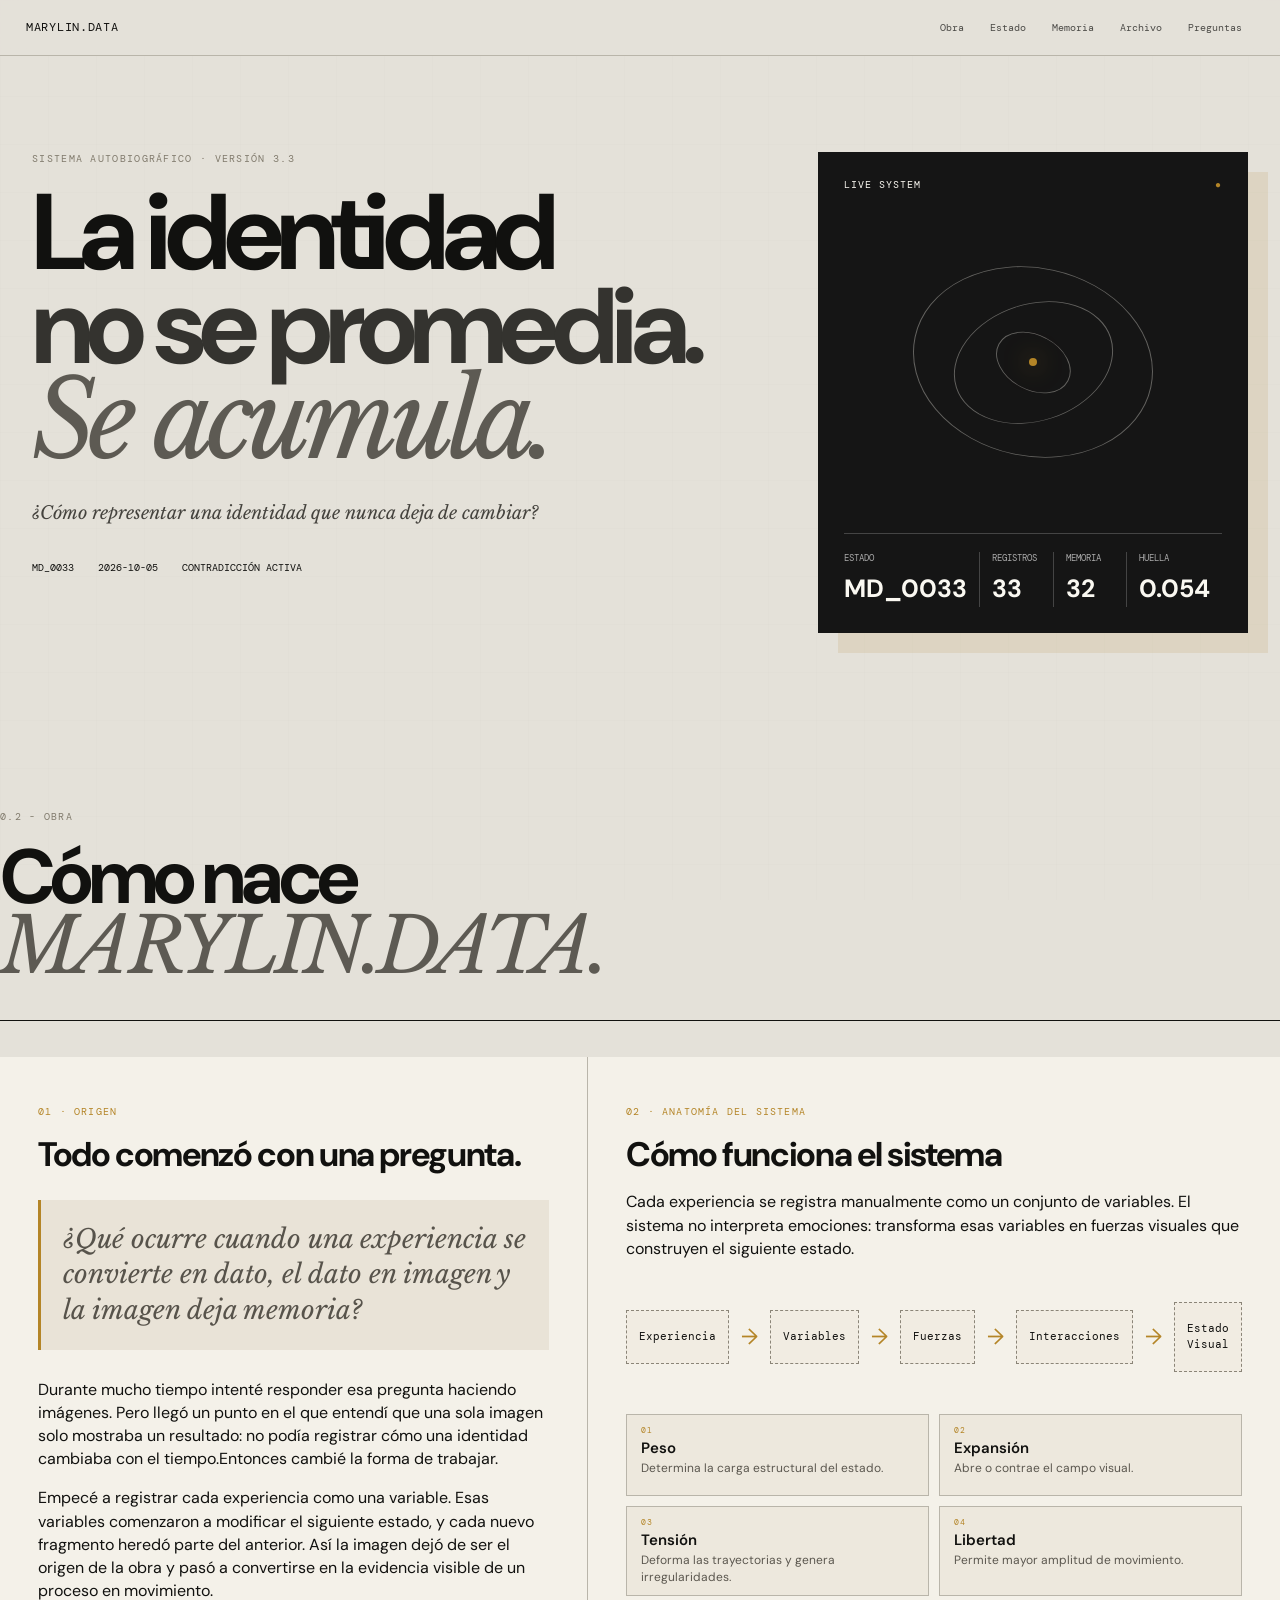
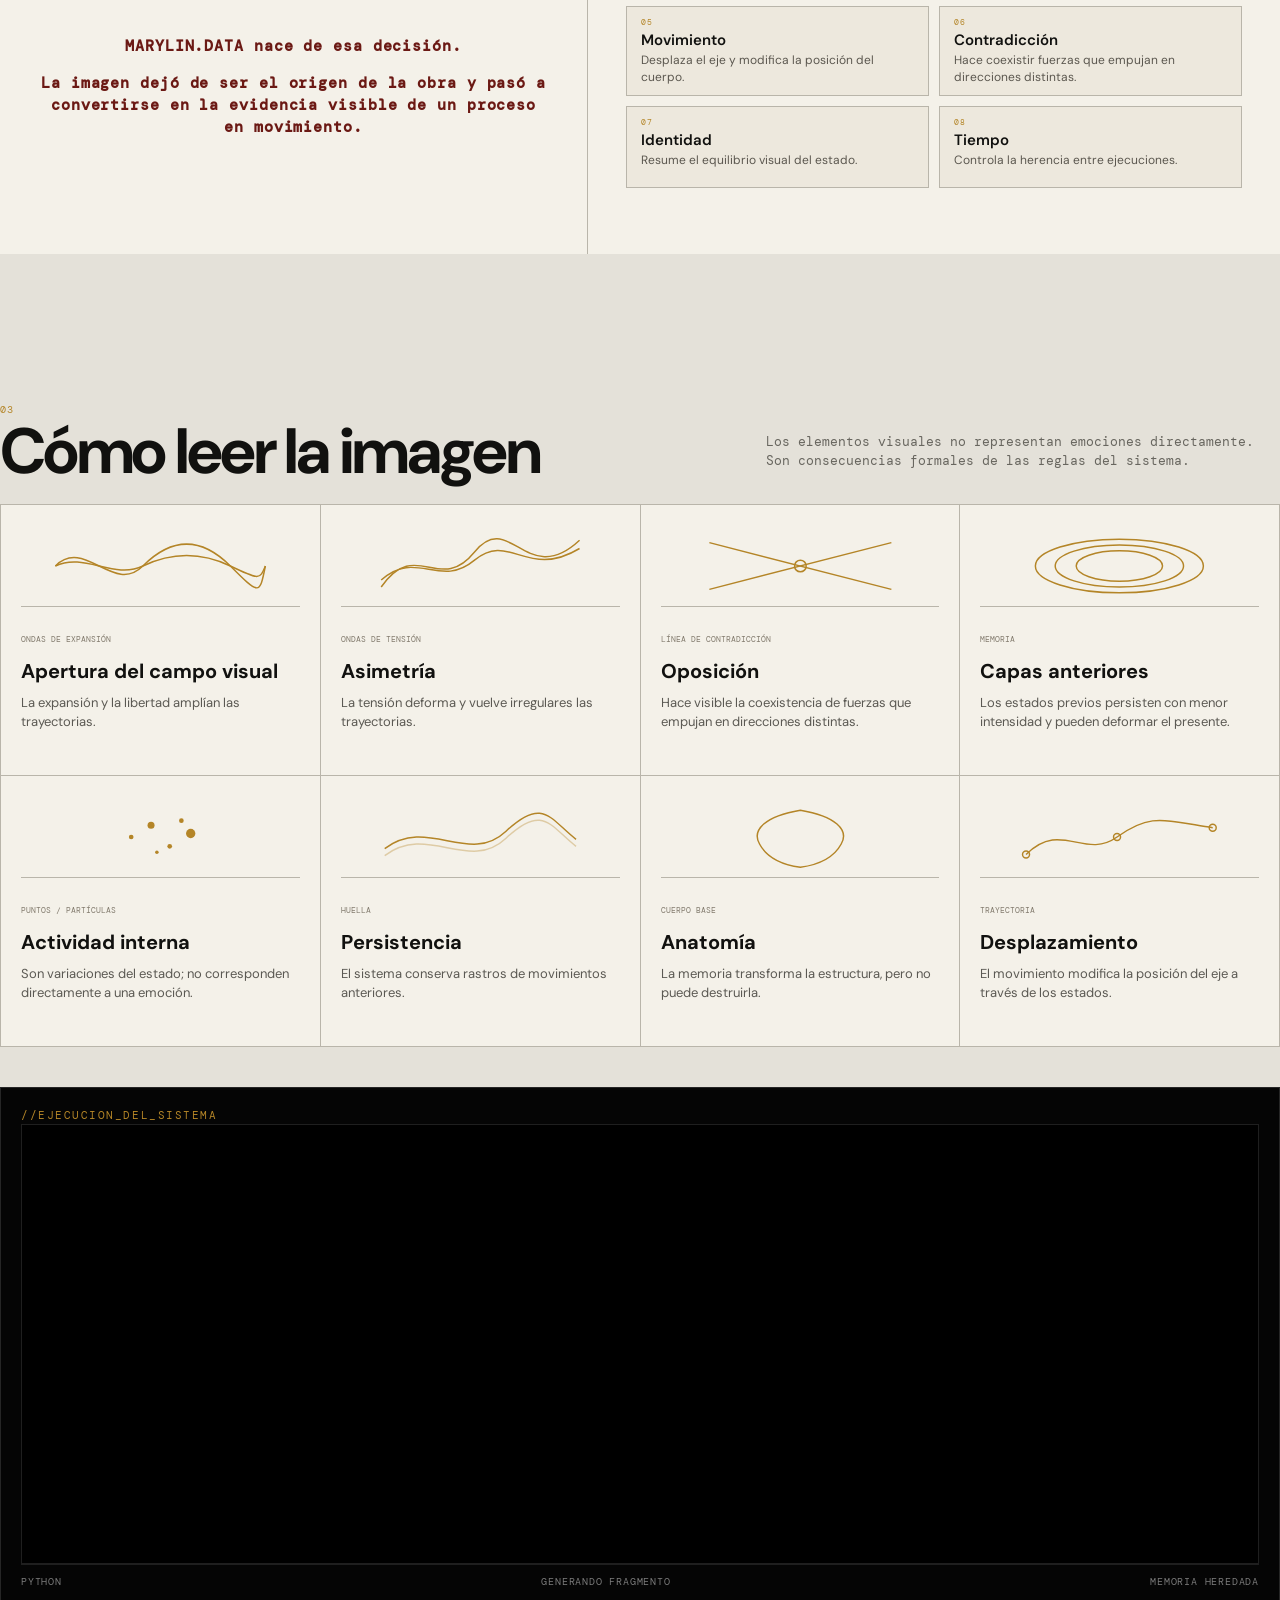
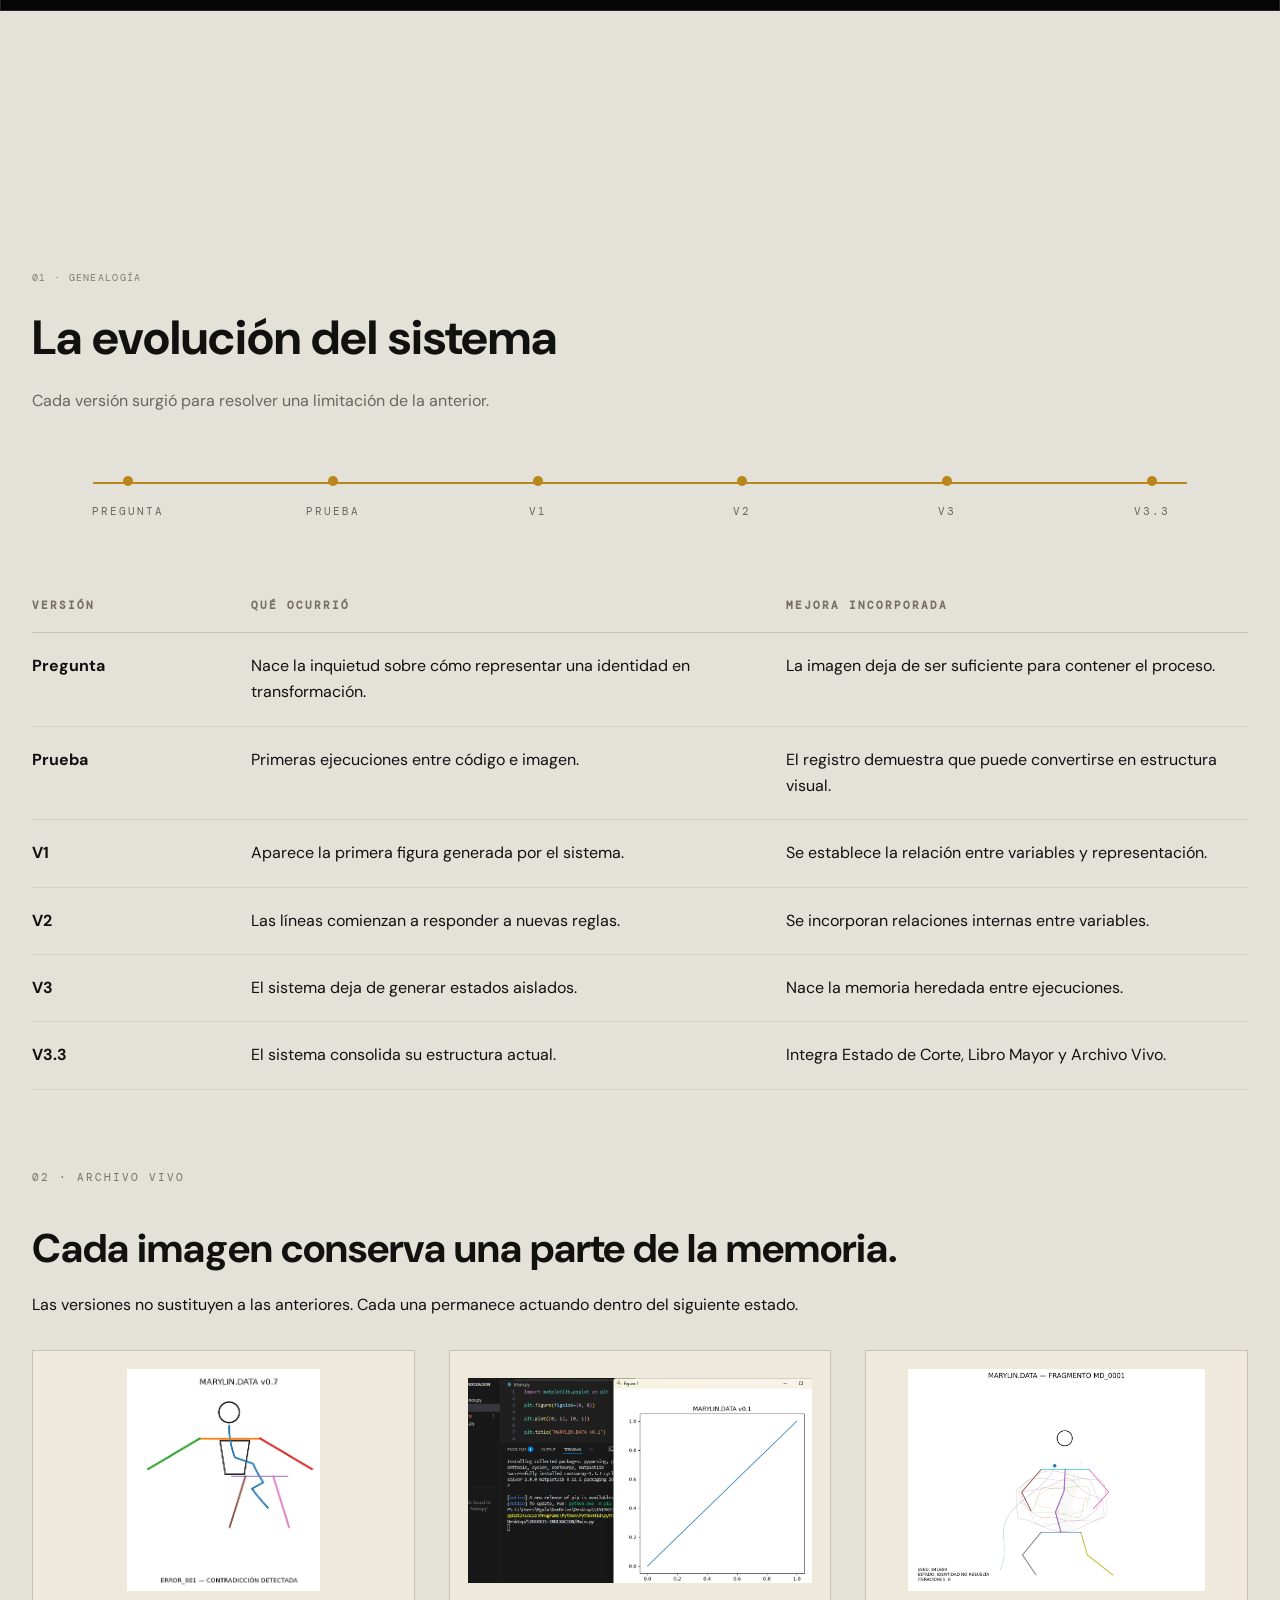
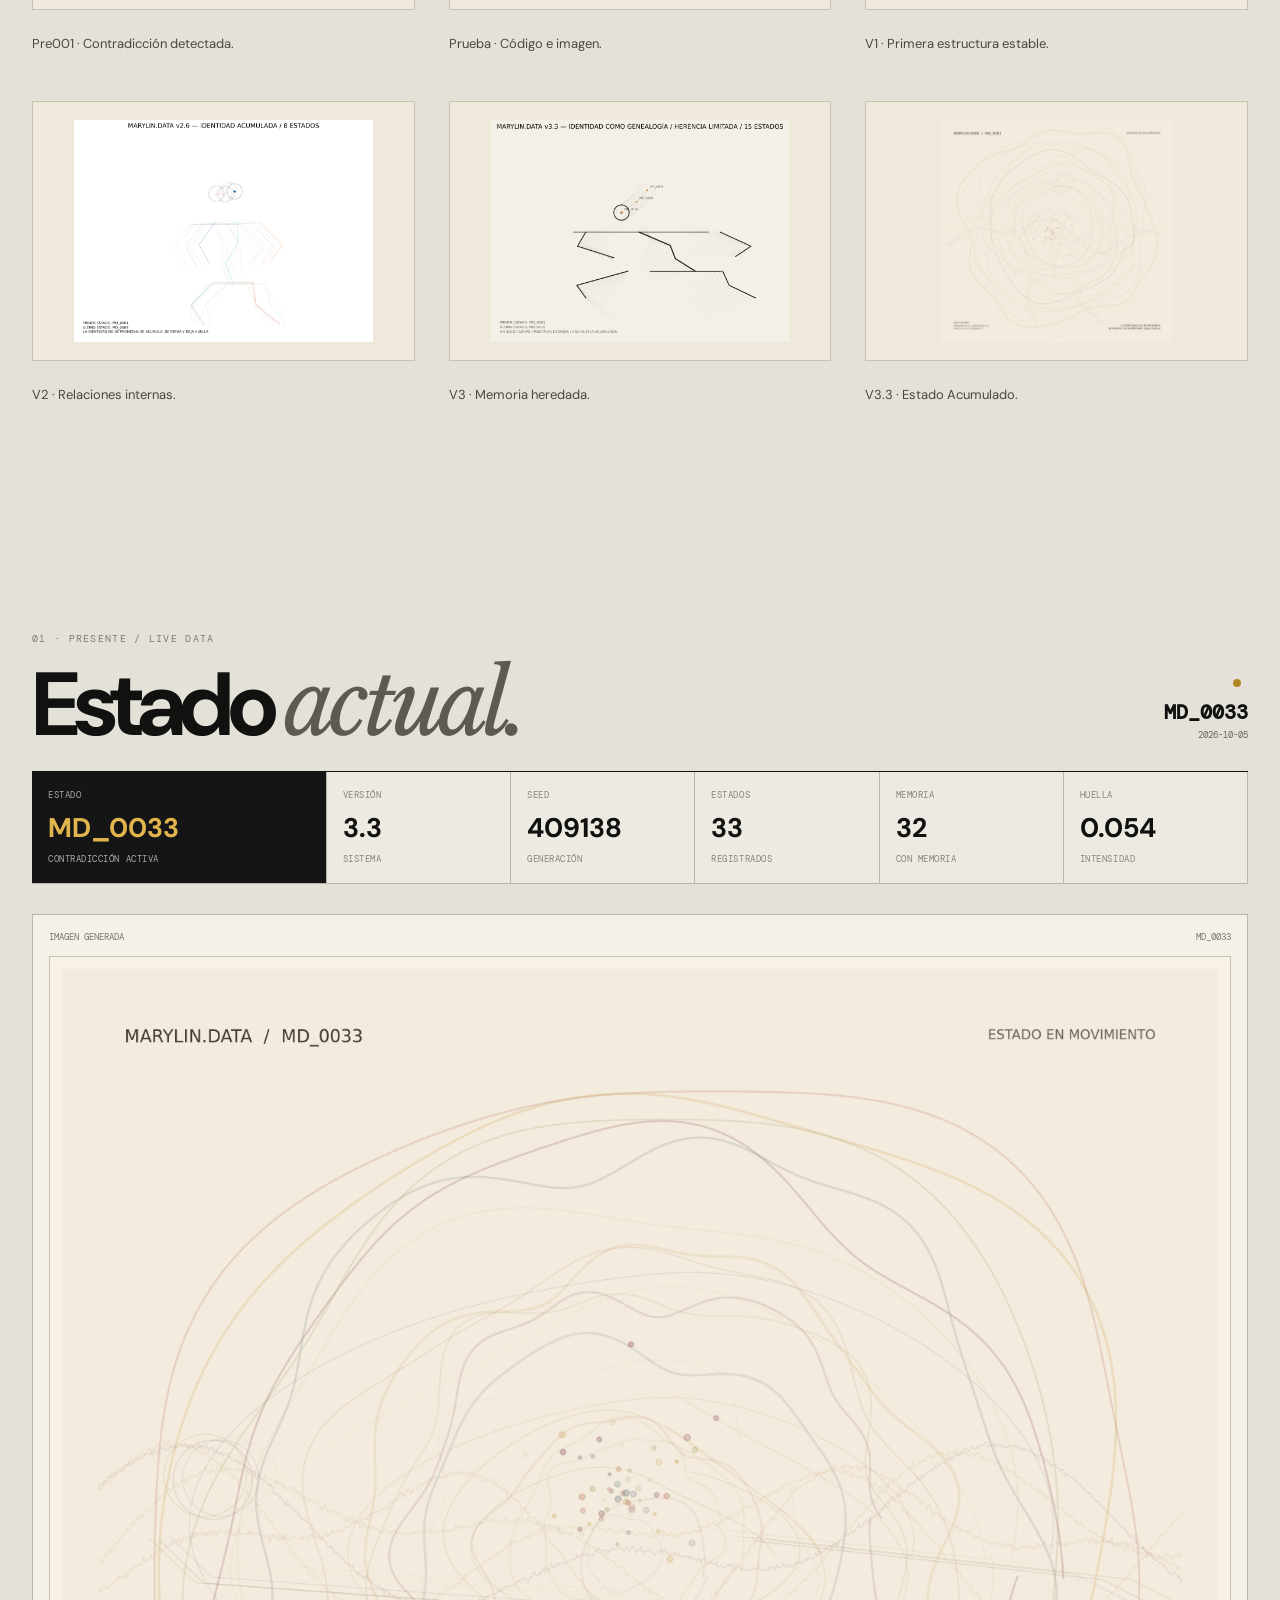
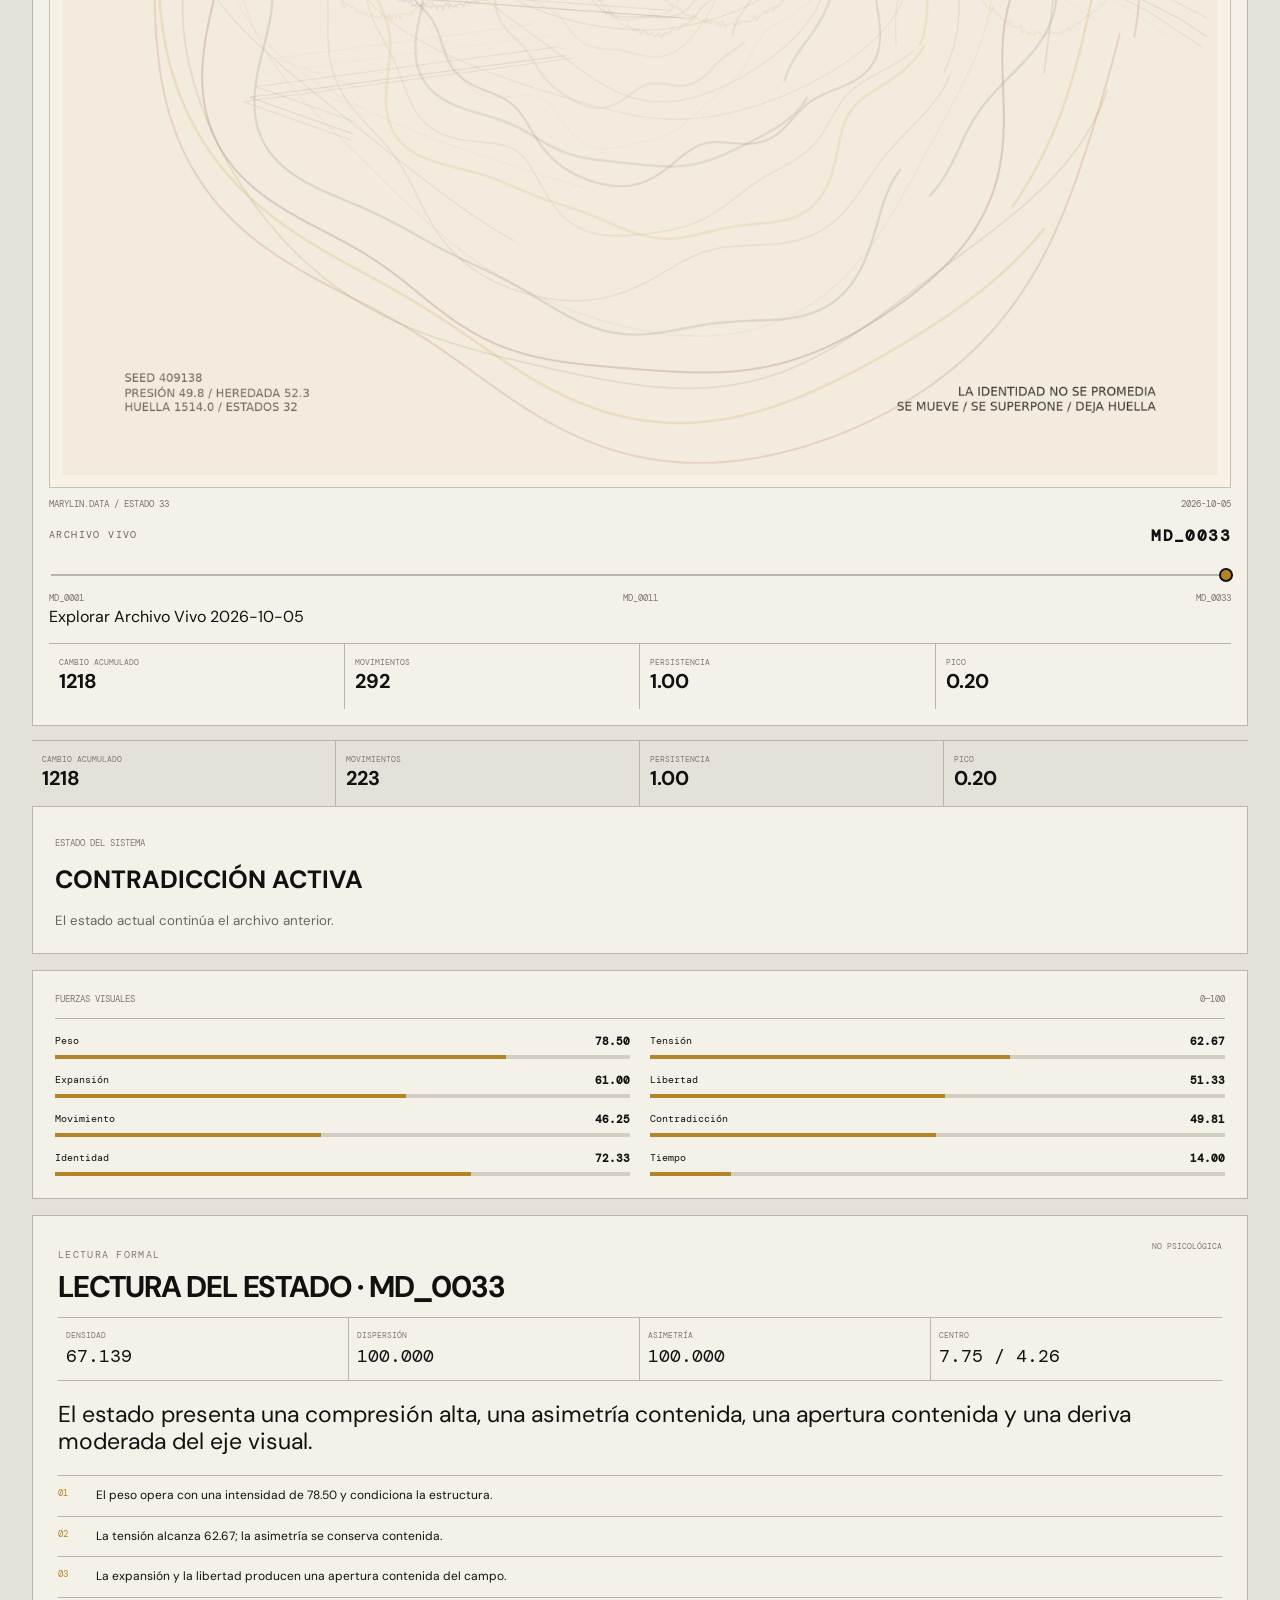
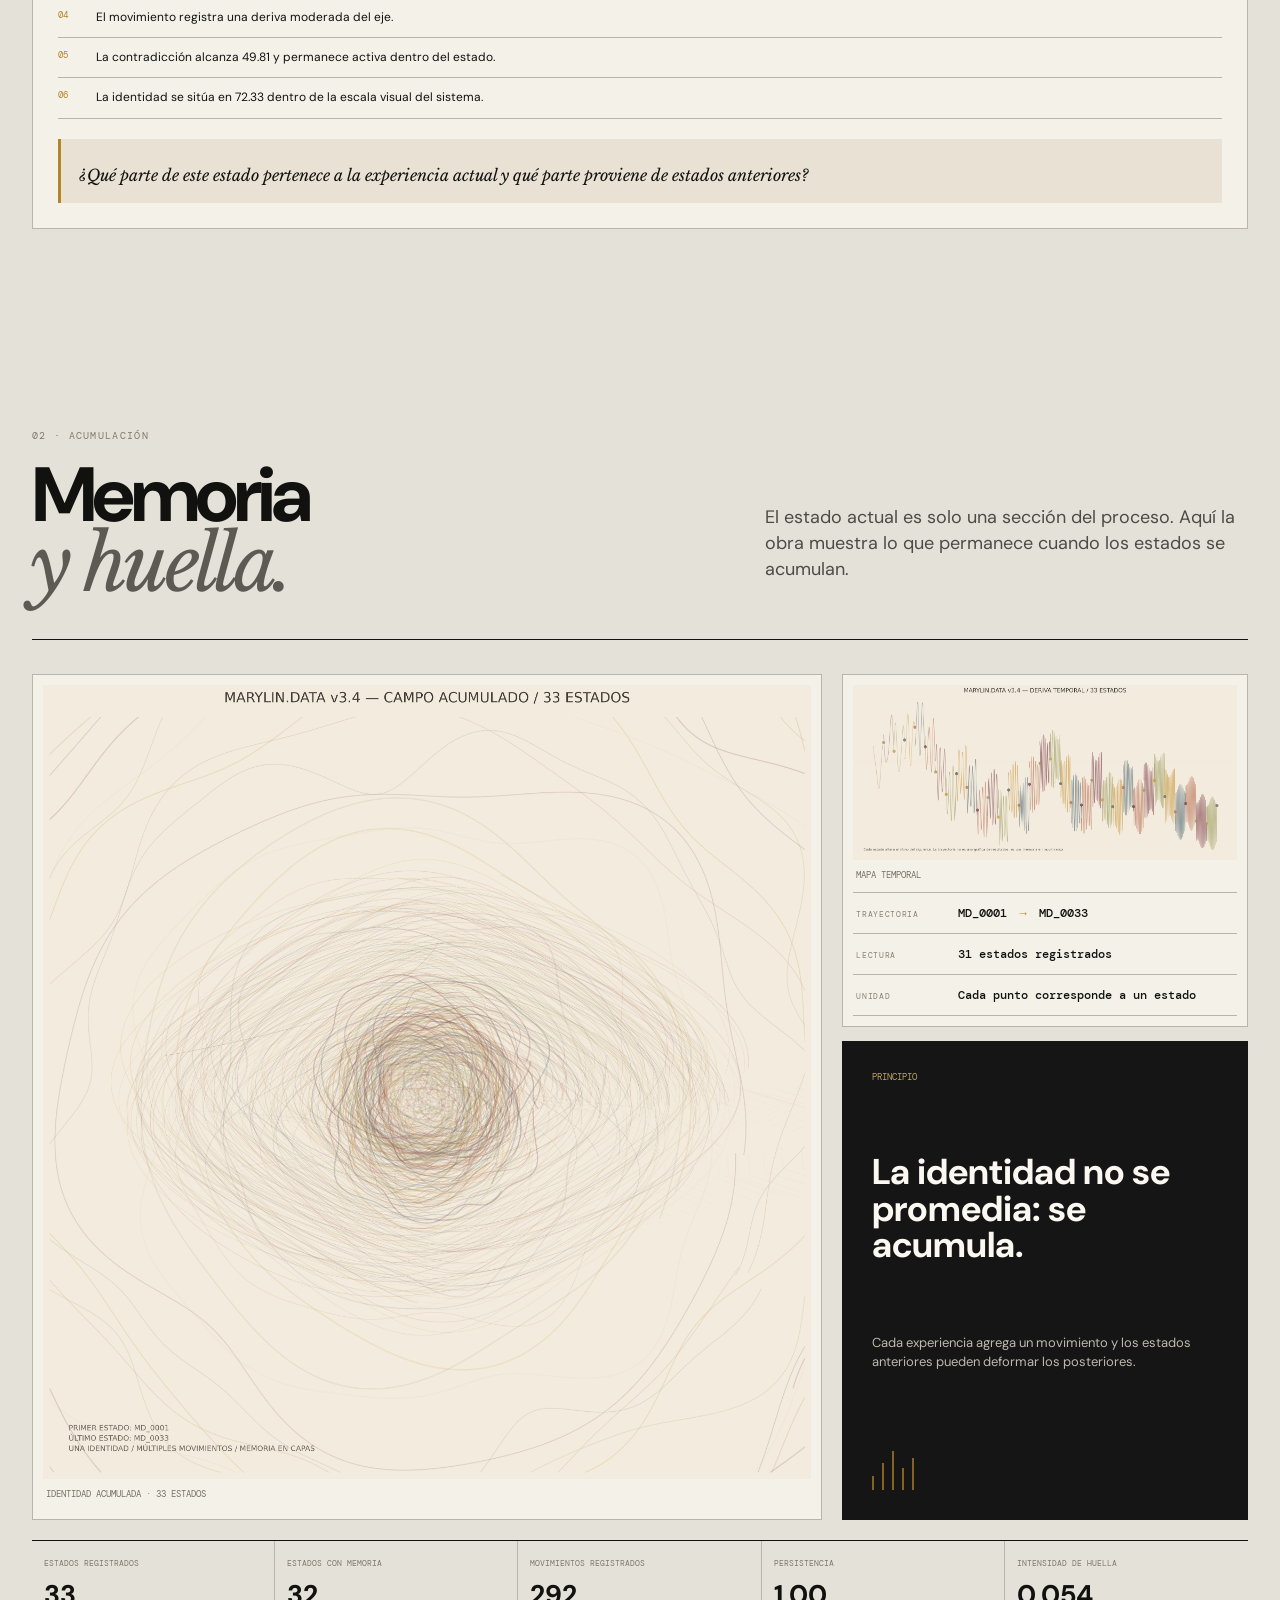
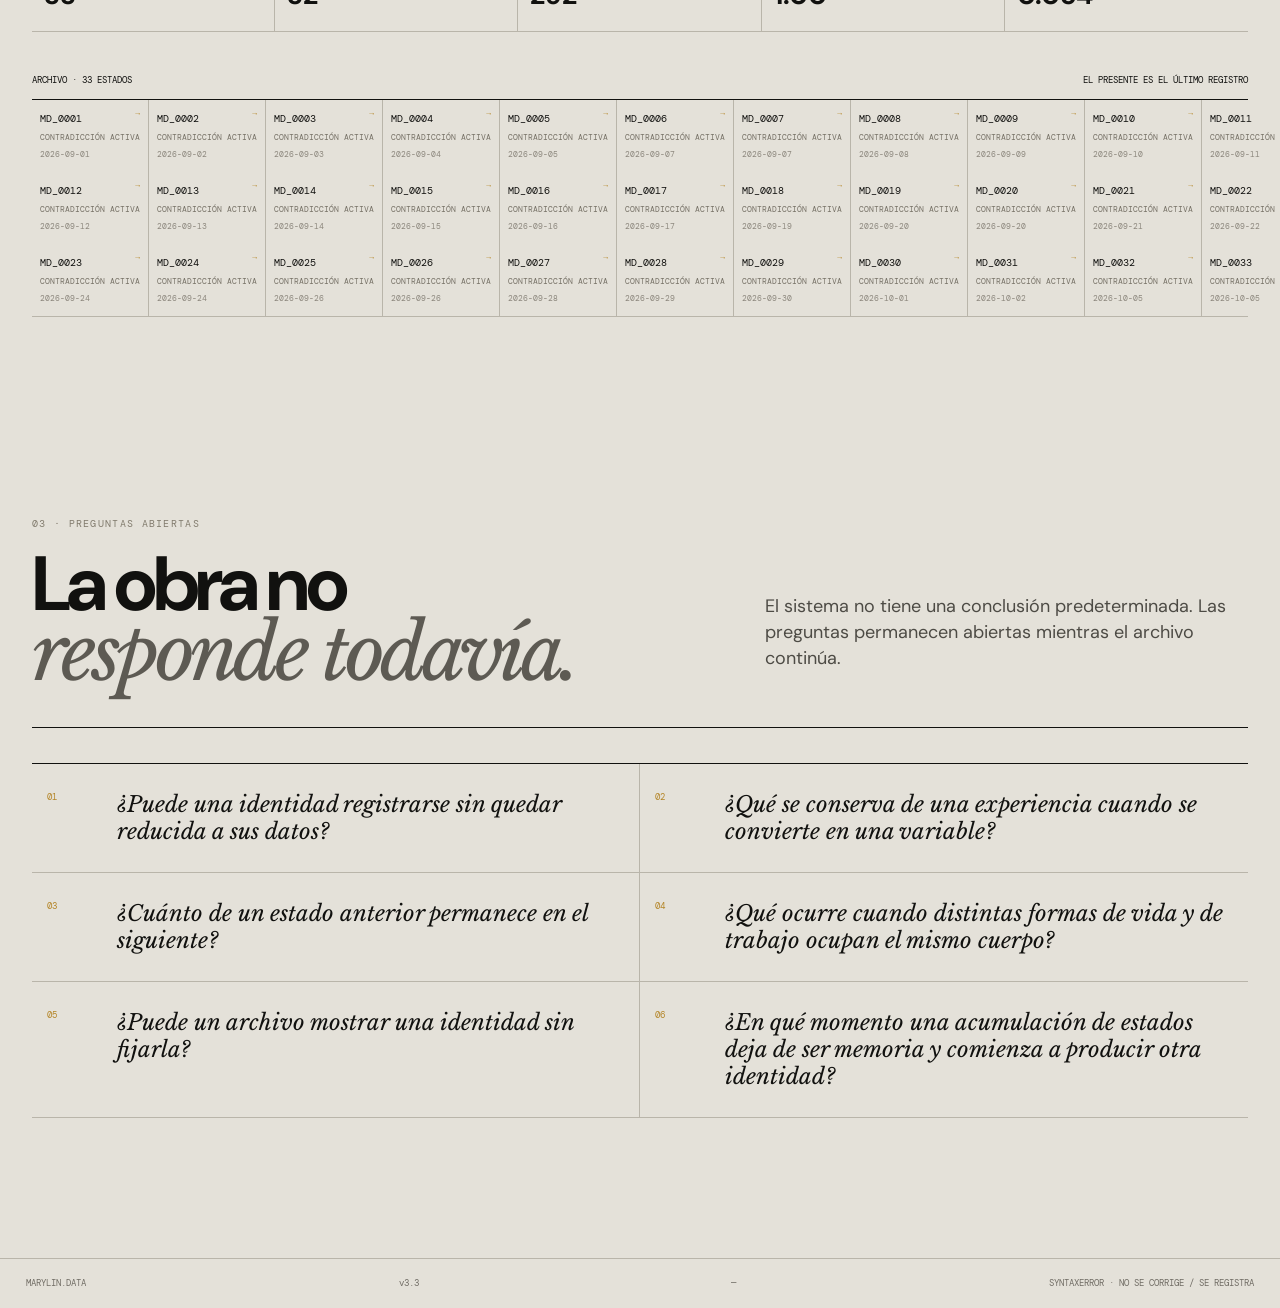
==== commit 6d3129a1: "Update index.html" ====
--- a/index.html
+++ b/index.html
@@ -294,7 +294,7 @@
 
     <figcaption>
       <span>MARYLIN.DATA / ESTADO 33</span>
-      <span id="captionTime">2026-10-02 · 18:38:55</span>
+      <span id="captionTime">2026-10-05 · 18:38:55</span>
     </figcaption>
   </figure>
 
@@ -316,12 +316,12 @@
     <div class="history-scale">
       <span id="historyStart">MD_0001</span>
       <span id="historyMiddle">MD_0011</span>
-      <span id="historyEnd">MD_0030</span>
+      <span id="historyEnd">MD_0033</span>
     </div>
 
     <div class="history-caption">
       <span>Explorar Archivo Vivo</span>
-      <span id="historyDate">2026-10-01</span>
+      <span id="historyDate">2026-10-05</span>
     </div>
 
   </div>
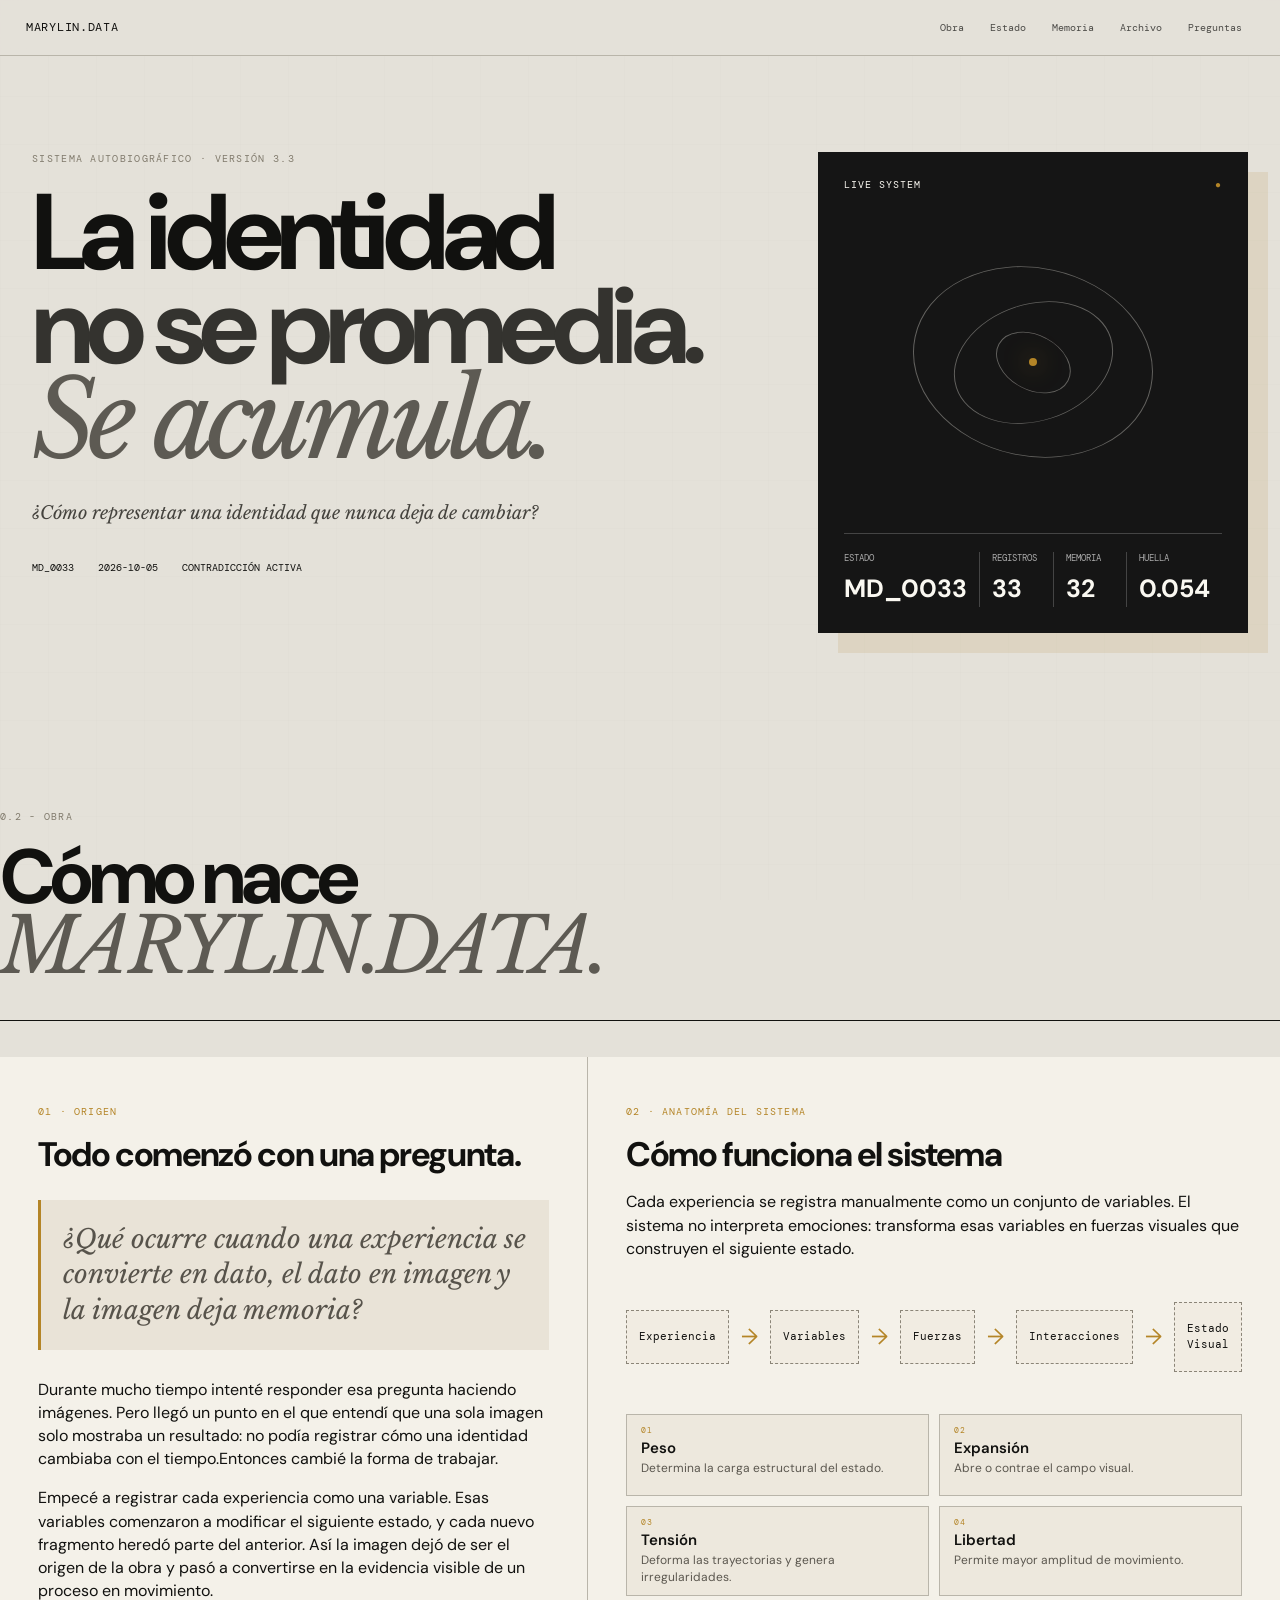
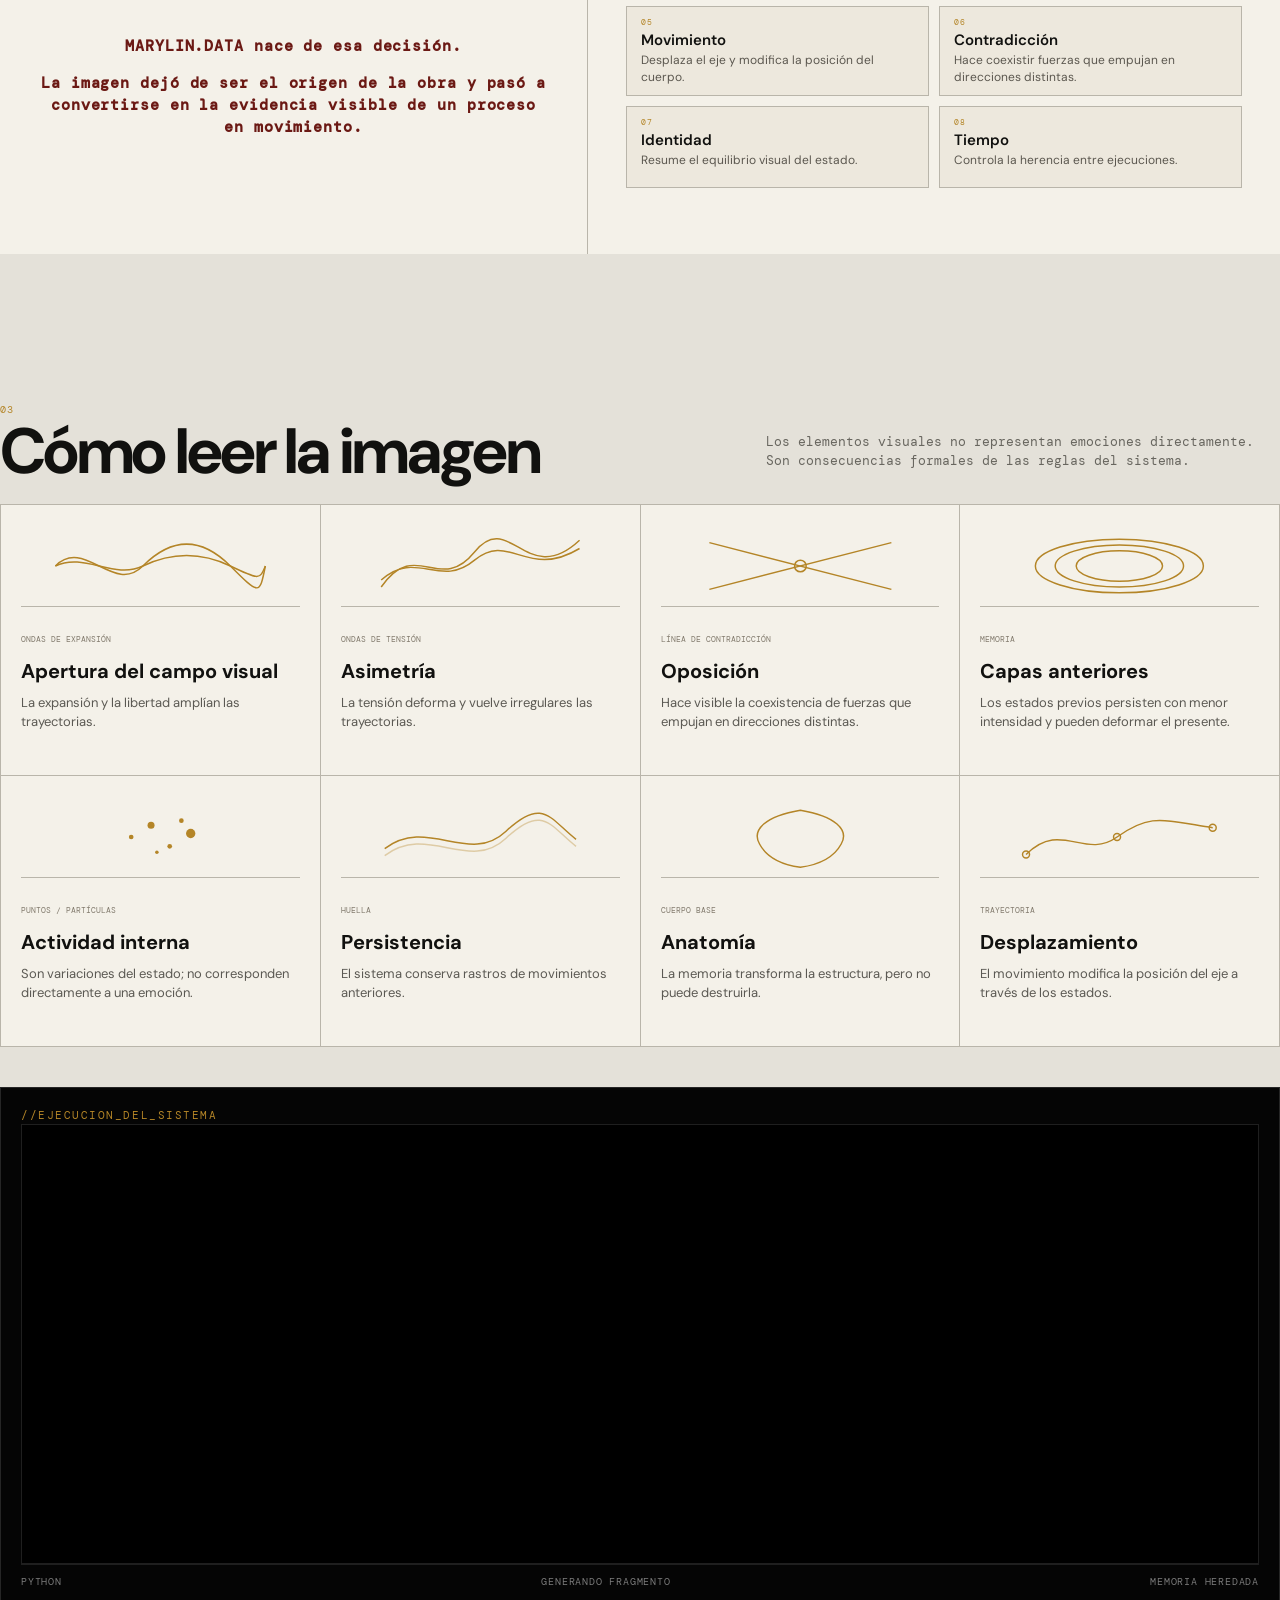
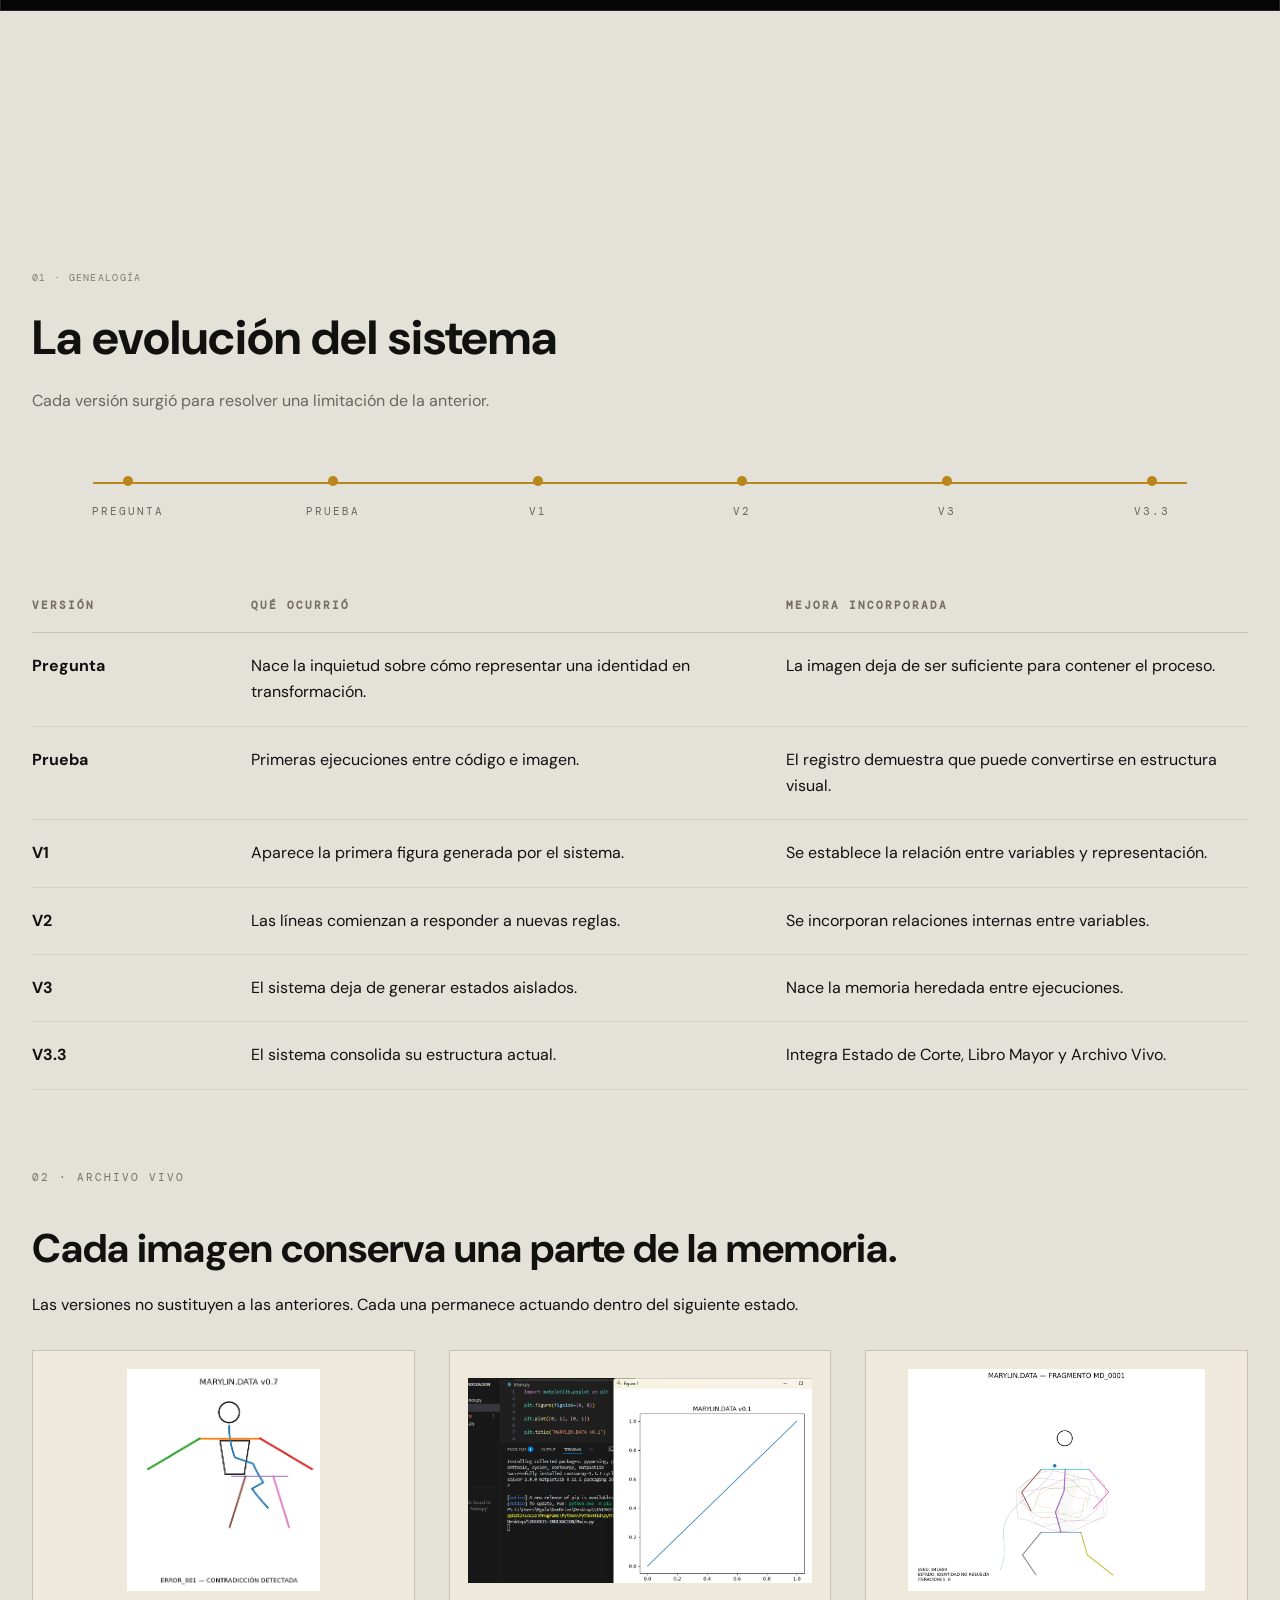
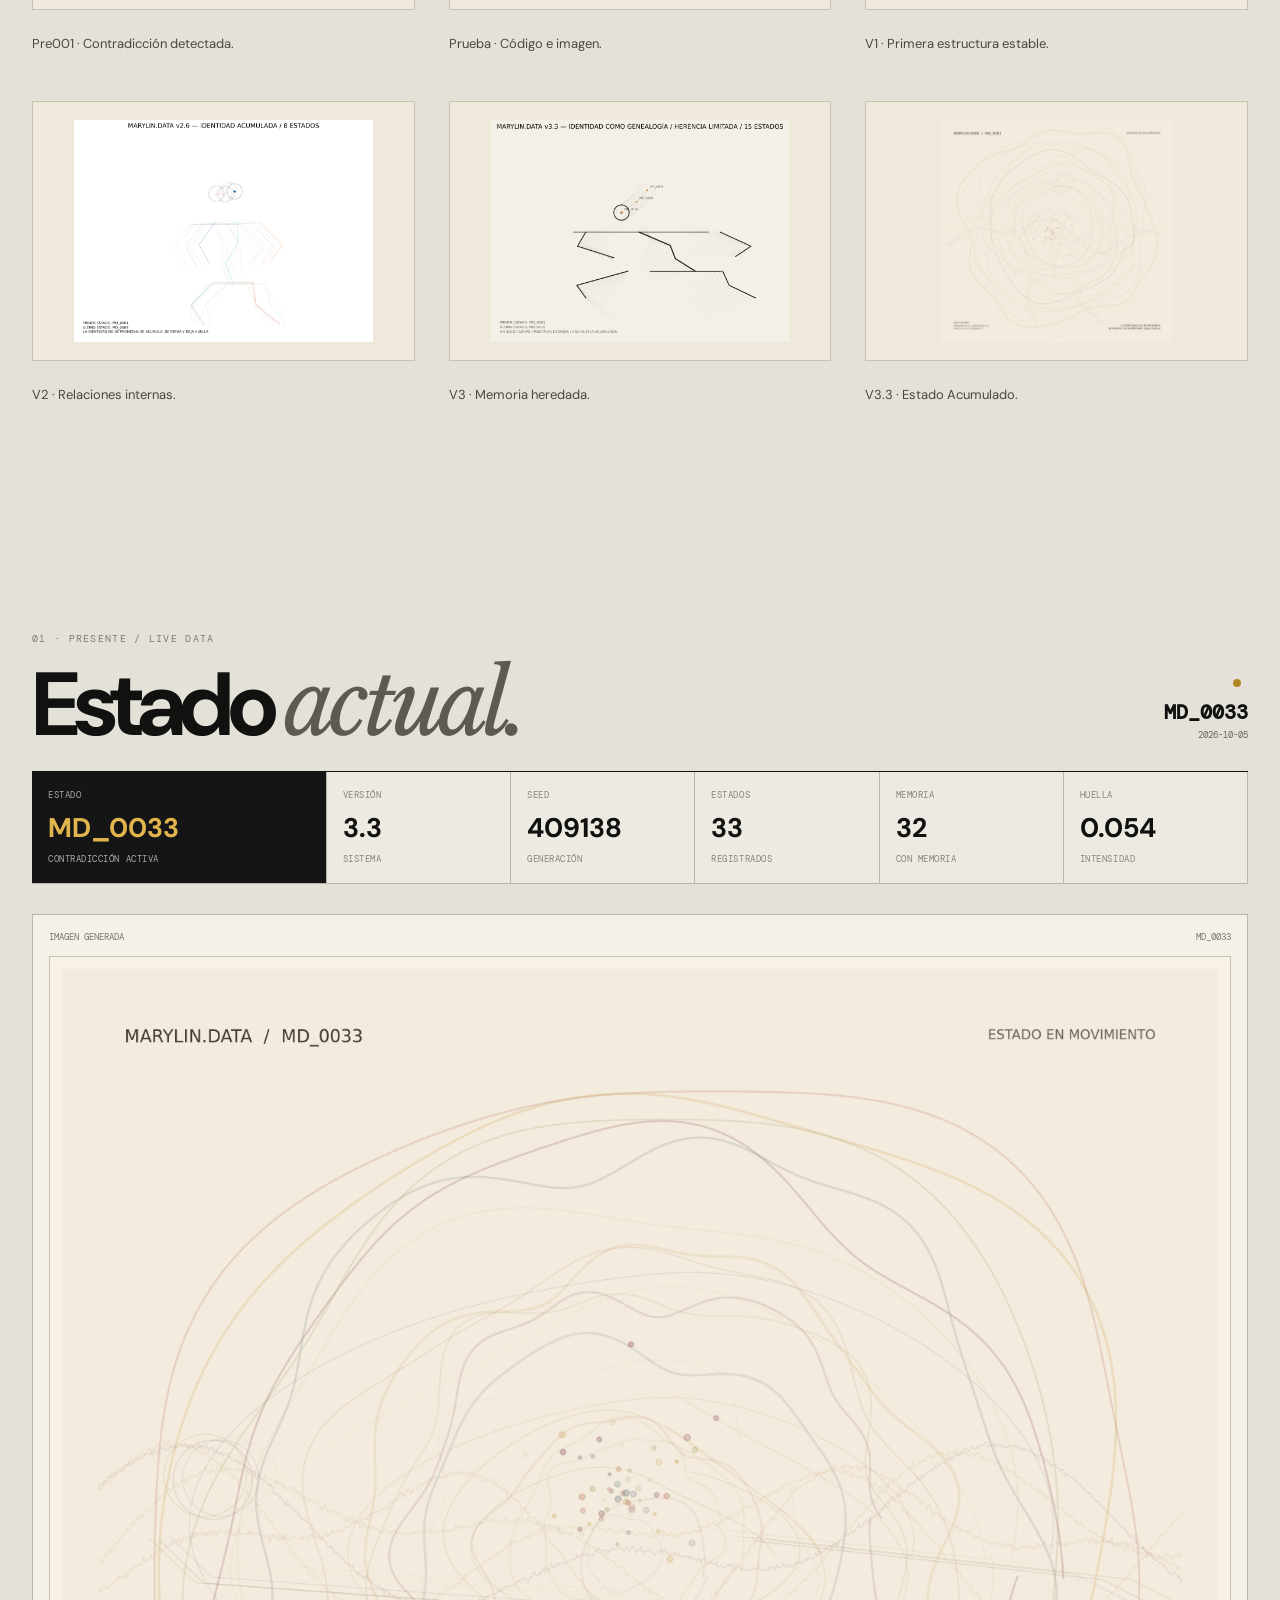
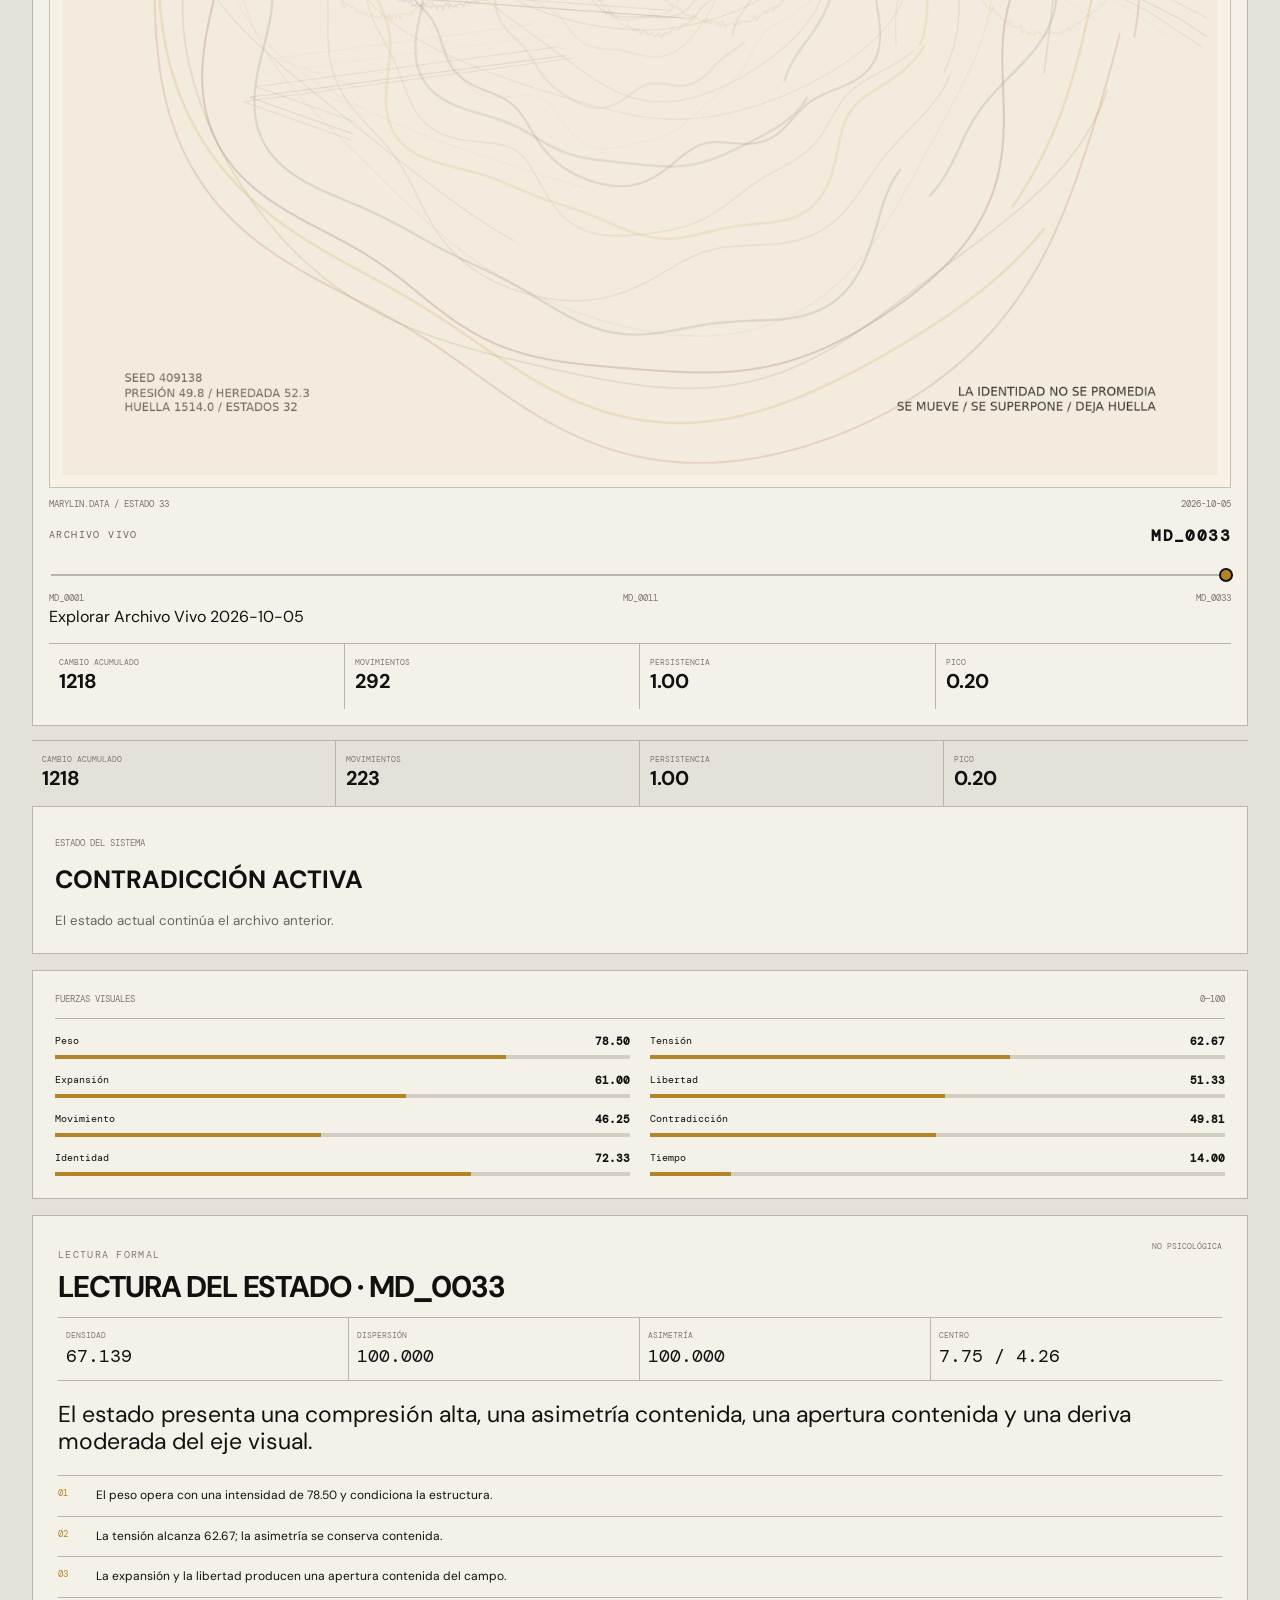
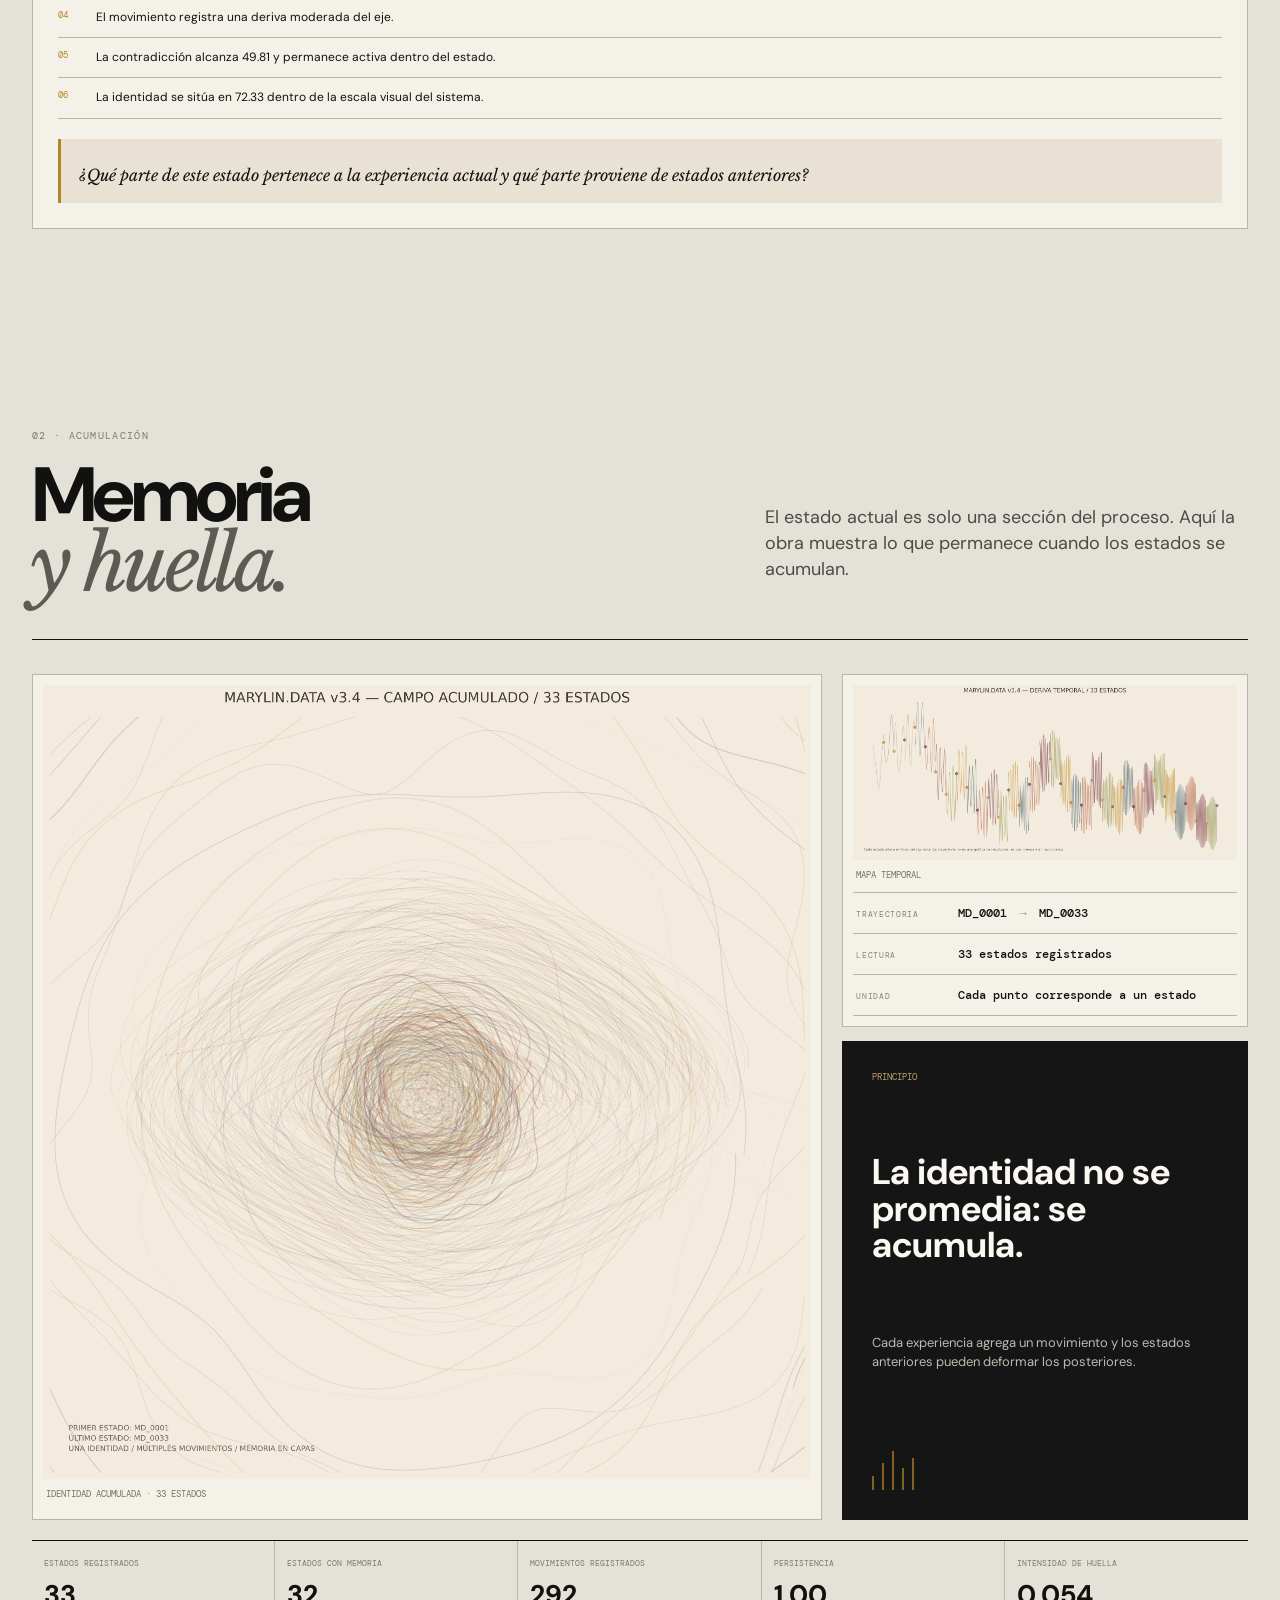
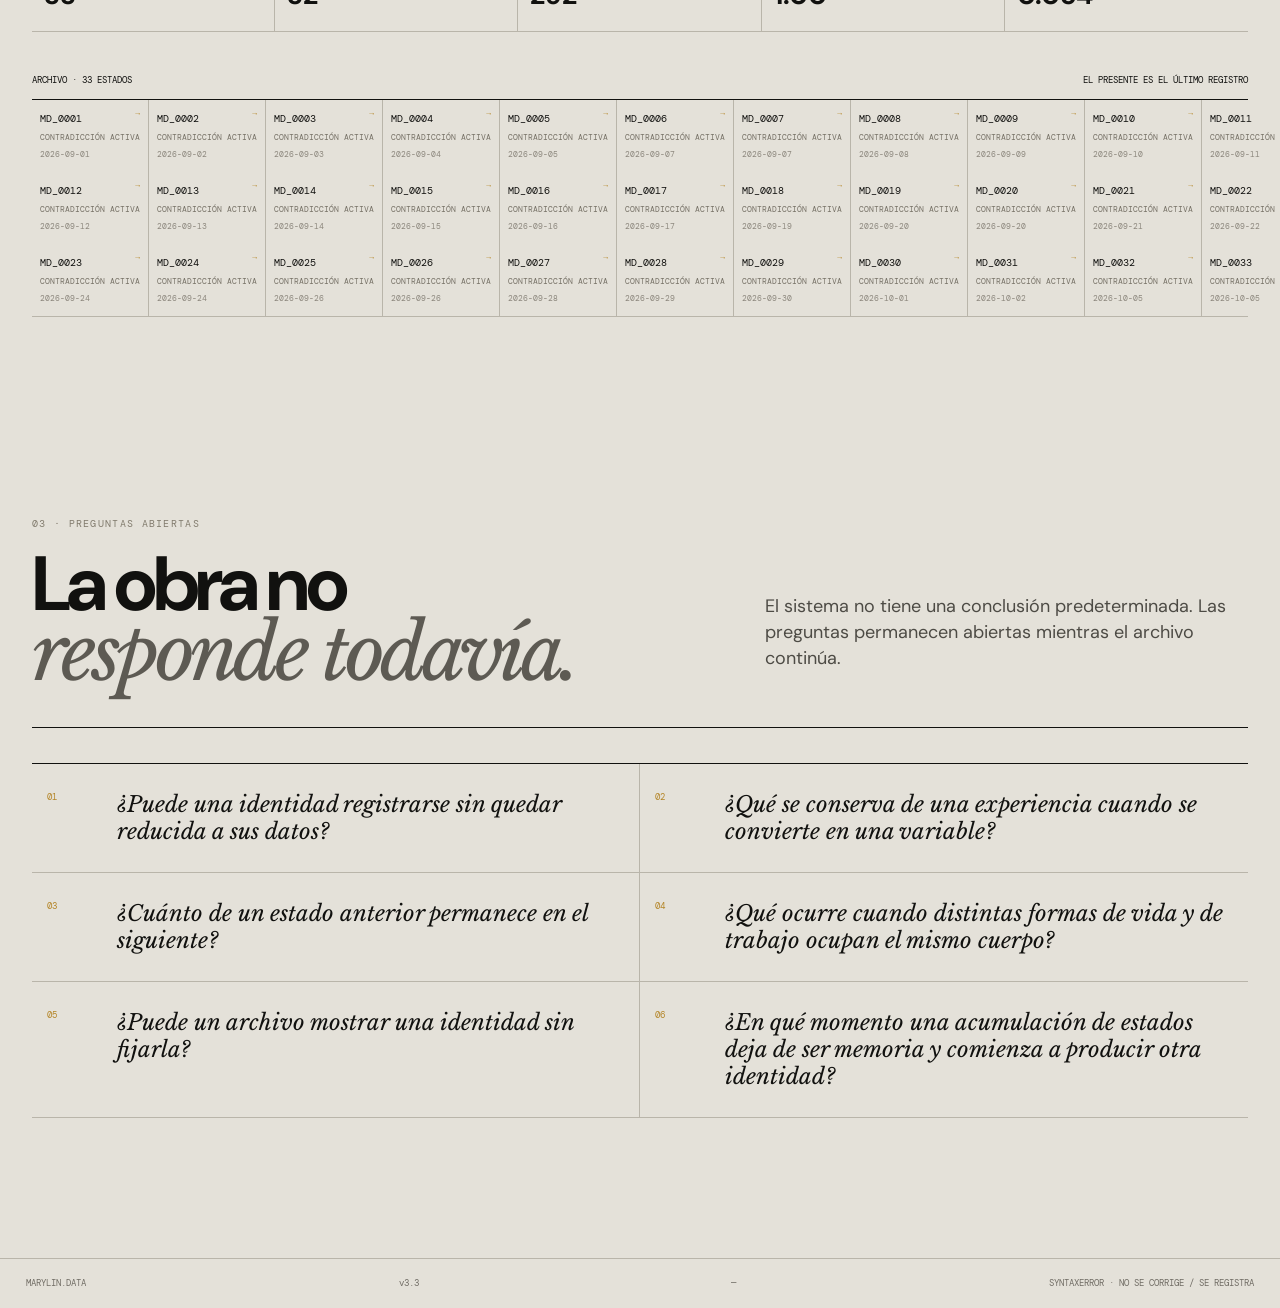
==== commit 5004460a: "Update index.html" ====
--- a/index.html
+++ b/index.html
@@ -355,7 +355,7 @@
 
 <section class="section memory-section" id="memoria">
   <div class="memory-head"><div><p class="eyebrow">02 · ACUMULACIÓN</p><h2>Memoria<br><em>y huella.</em></h2></div><p>El estado actual es solo una sección del proceso. Aquí la obra muestra lo que permanece cuando los estados se acumulan.</p></div>
-  <div class="memory-layout"><figure class="memory-main"><div class="image-frame"><img src="identidad_acumulada_actual.png" alt="Identidad acumulada actual"></div><figcaption>IDENTIDAD ACUMULADA · 33 ESTADOS</figcaption></figure><div class="memory-side"><figure class="temporal-card"><div class="image-frame"><img src="mapa_temporal_actual.png" alt="Mapa temporal actual"></div><figcaption>MAPA TEMPORAL</figcaption><div class="temporal-readout"><div><span>TRAYECTORIA</span><strong>MD_0001 <b>→</b> MD_0033</strong></div><div><span>LECTURA</span><strong>31 estados registrados</strong></div><div><span>UNIDAD</span><strong>Cada punto corresponde a un estado</strong></div></div></figure><div class="memory-principle"><span>PRINCIPIO</span><strong>La identidad no se promedia: se acumula.</strong><p>Cada experiencia agrega un movimiento y los estados anteriores pueden deformar los posteriores.</p><div class="principle-mark"><i></i><i></i><i></i><i></i><i></i></div></div></div></div>
+  <div class="memory-layout"><figure class="memory-main"><div class="image-frame"><img src="identidad_acumulada_actual.png" alt="Identidad acumulada actual"></div><figcaption>IDENTIDAD ACUMULADA · 33 ESTADOS</figcaption></figure><div class="memory-side"><figure class="temporal-card"><div class="image-frame"><img src="mapa_temporal_actual.png" alt="Mapa temporal actual"></div><figcaption>MAPA TEMPORAL</figcaption><div class="temporal-readout"><div><span>TRAYECTORIA</span><strong>MD_0001 <b>→</b> MD_0033</strong></div><div><span>LECTURA</span><strong>33 estados registrados</strong></div><div><span>UNIDAD</span><strong>Cada punto corresponde a un estado</strong></div></div></figure><div class="memory-principle"><span>PRINCIPIO</span><strong>La identidad no se promedia: se acumula.</strong><p>Cada experiencia agrega un movimiento y los estados anteriores pueden deformar los posteriores.</p><div class="principle-mark"><i></i><i></i><i></i><i></i><i></i></div></div></div></div>
   <div class="metrics"><div><span>ESTADOS REGISTRADOS</span><strong id="metricStates">22</strong></div><div><span>ESTADOS CON MEMORIA</span><strong id="metricMemoryStates">21</strong></div><div><span>MOVIMIENTOS REGISTRADOS</span><strong id="metricMoves2">223</strong></div><div><span>PERSISTENCIA</span><strong id="metricPersistence2">1.00</strong></div><div><span>INTENSIDAD DE HUELLA</span><strong id="metricIntensity">0.055</strong></div></div>
   <div class="archive-wrap"><div class="archive-head"><span>ARCHIVO · 33 ESTADOS</span><span>EL PRESENTE ES EL ÚLTIMO REGISTRO</span></div><div class="archive" id="archive"></div></div>
 </section>
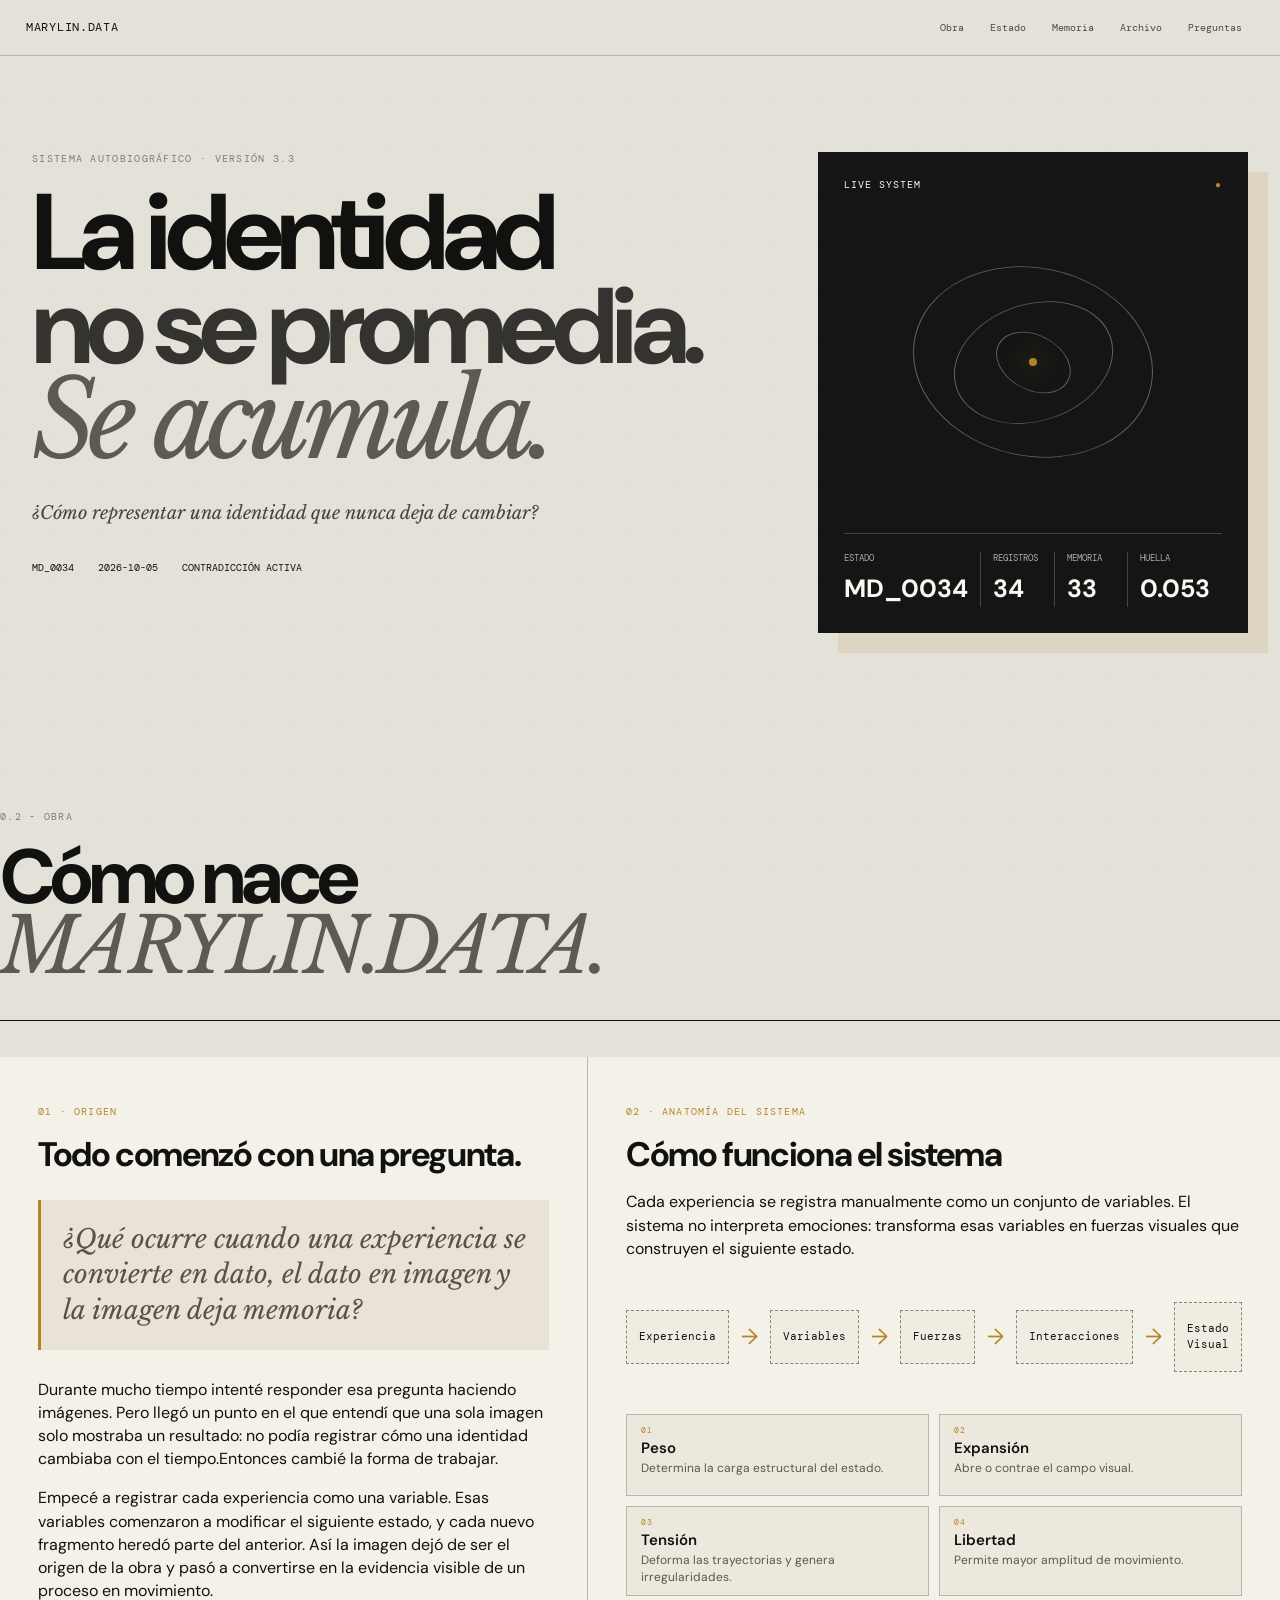
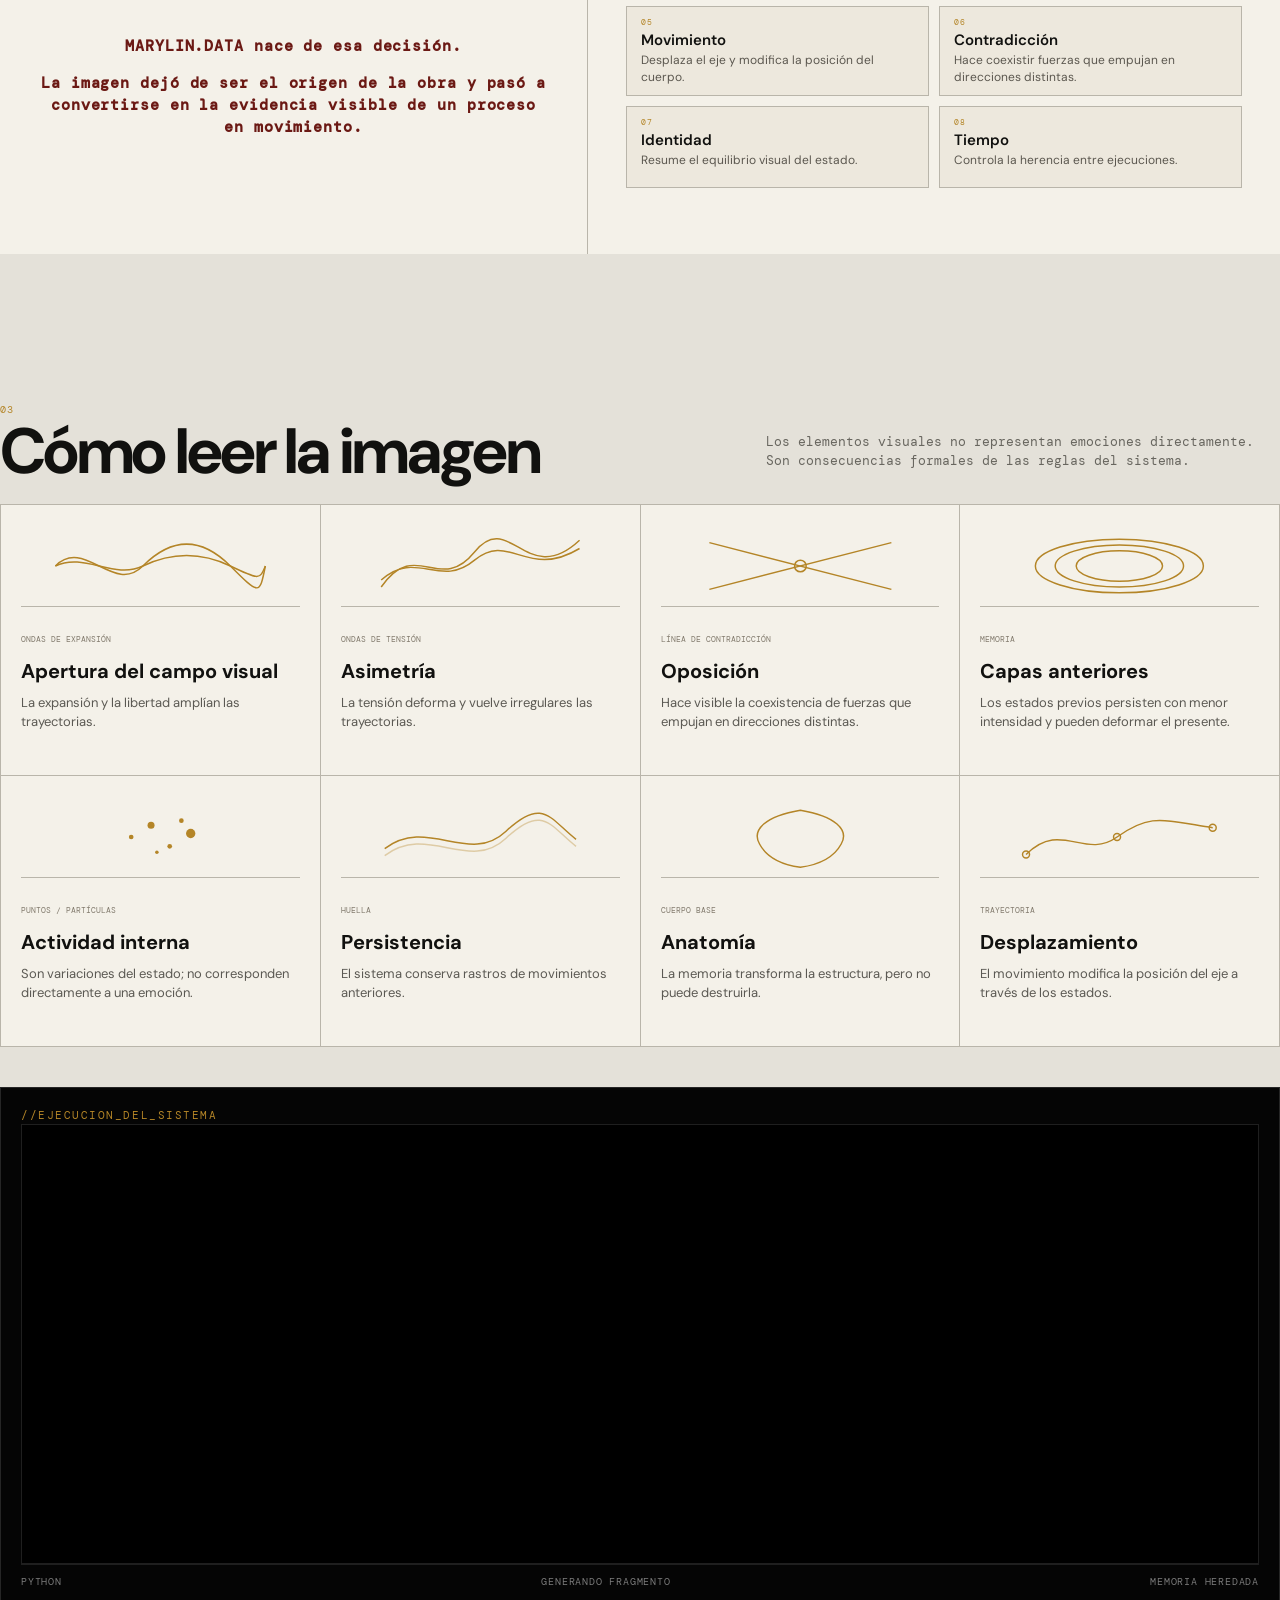
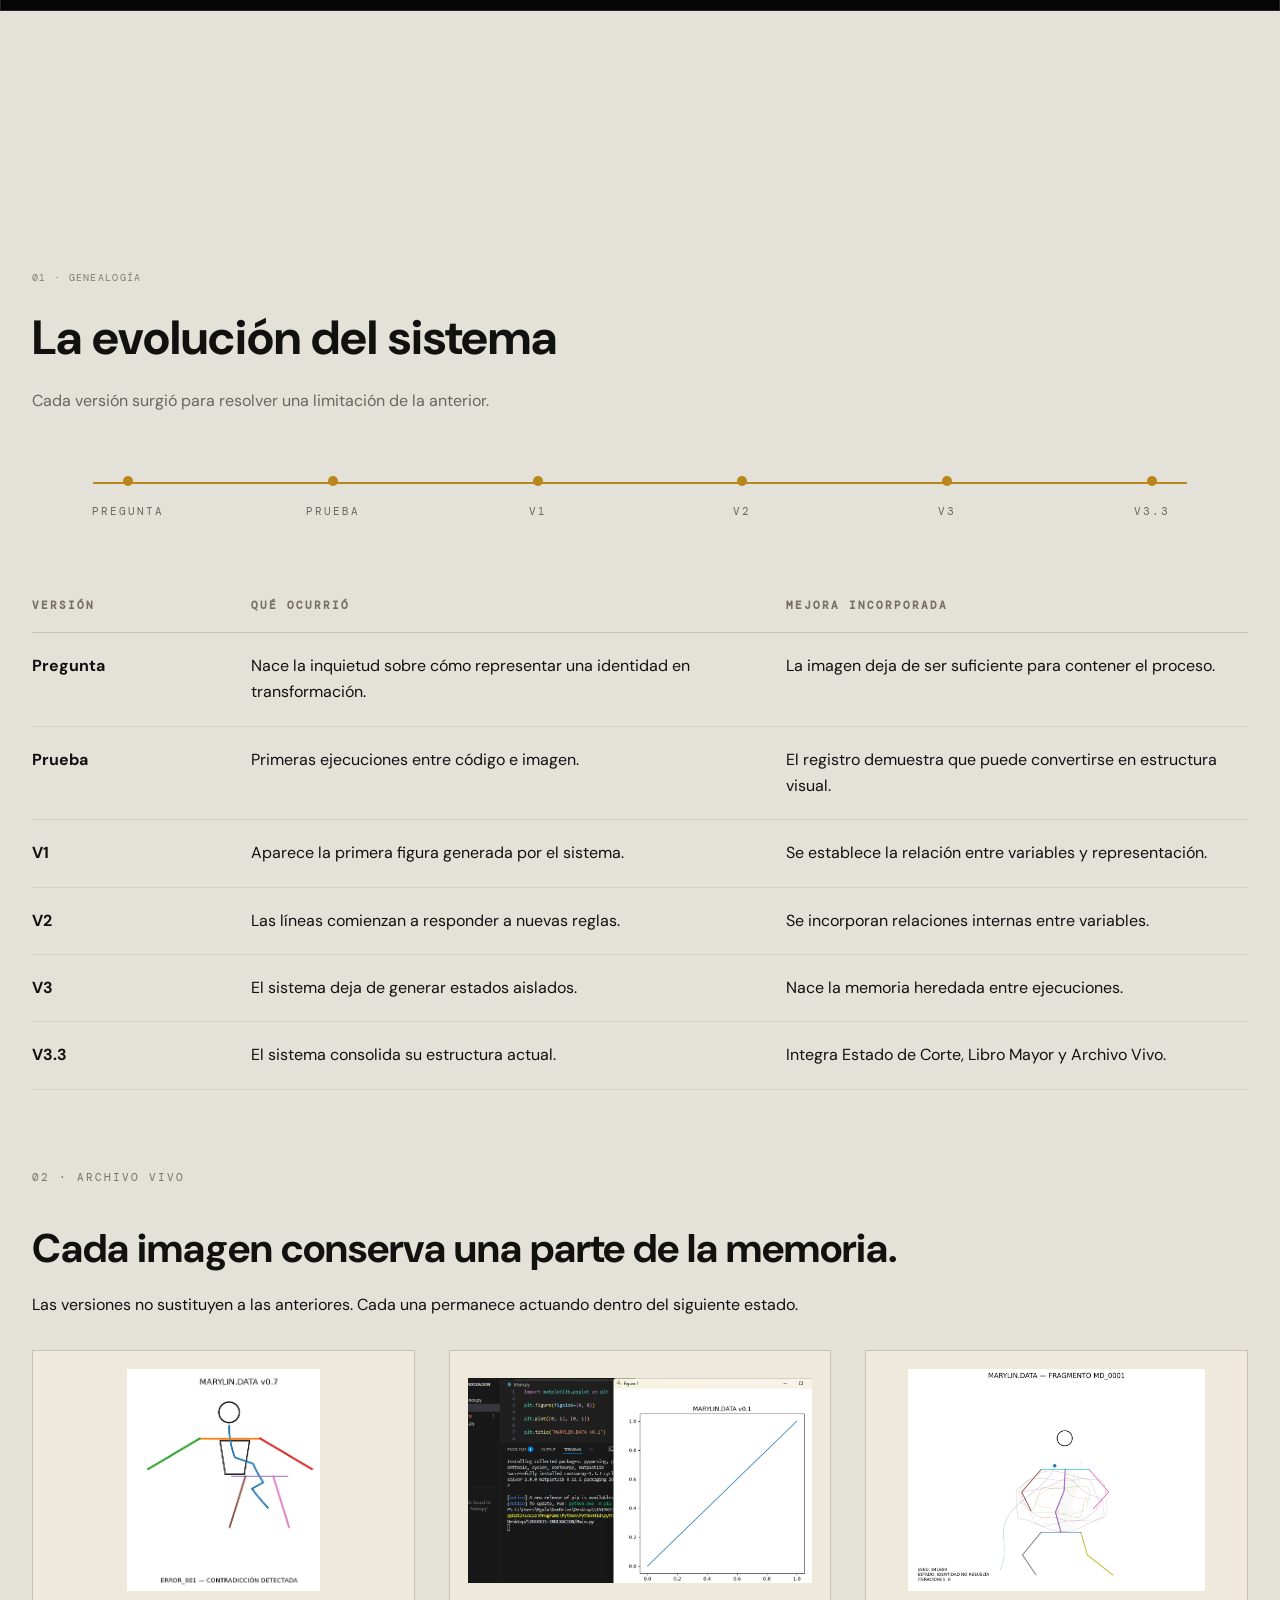
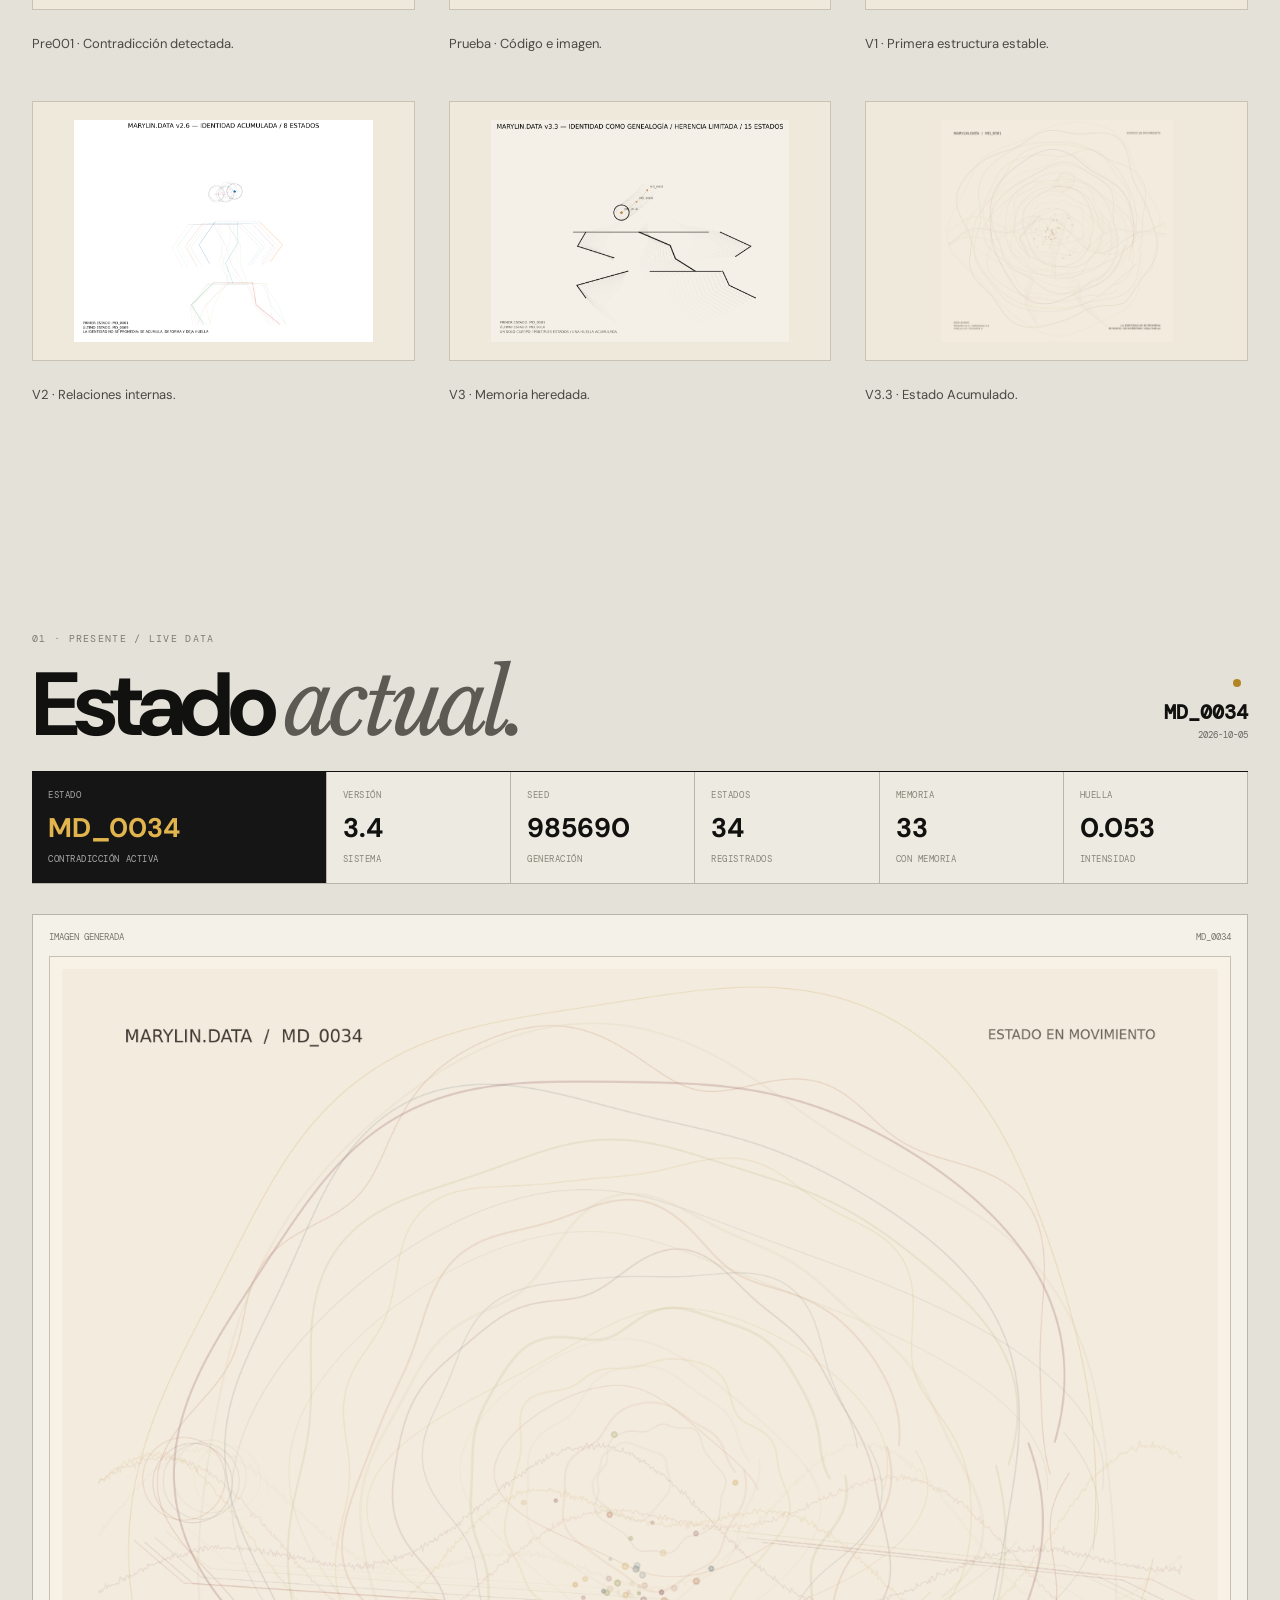
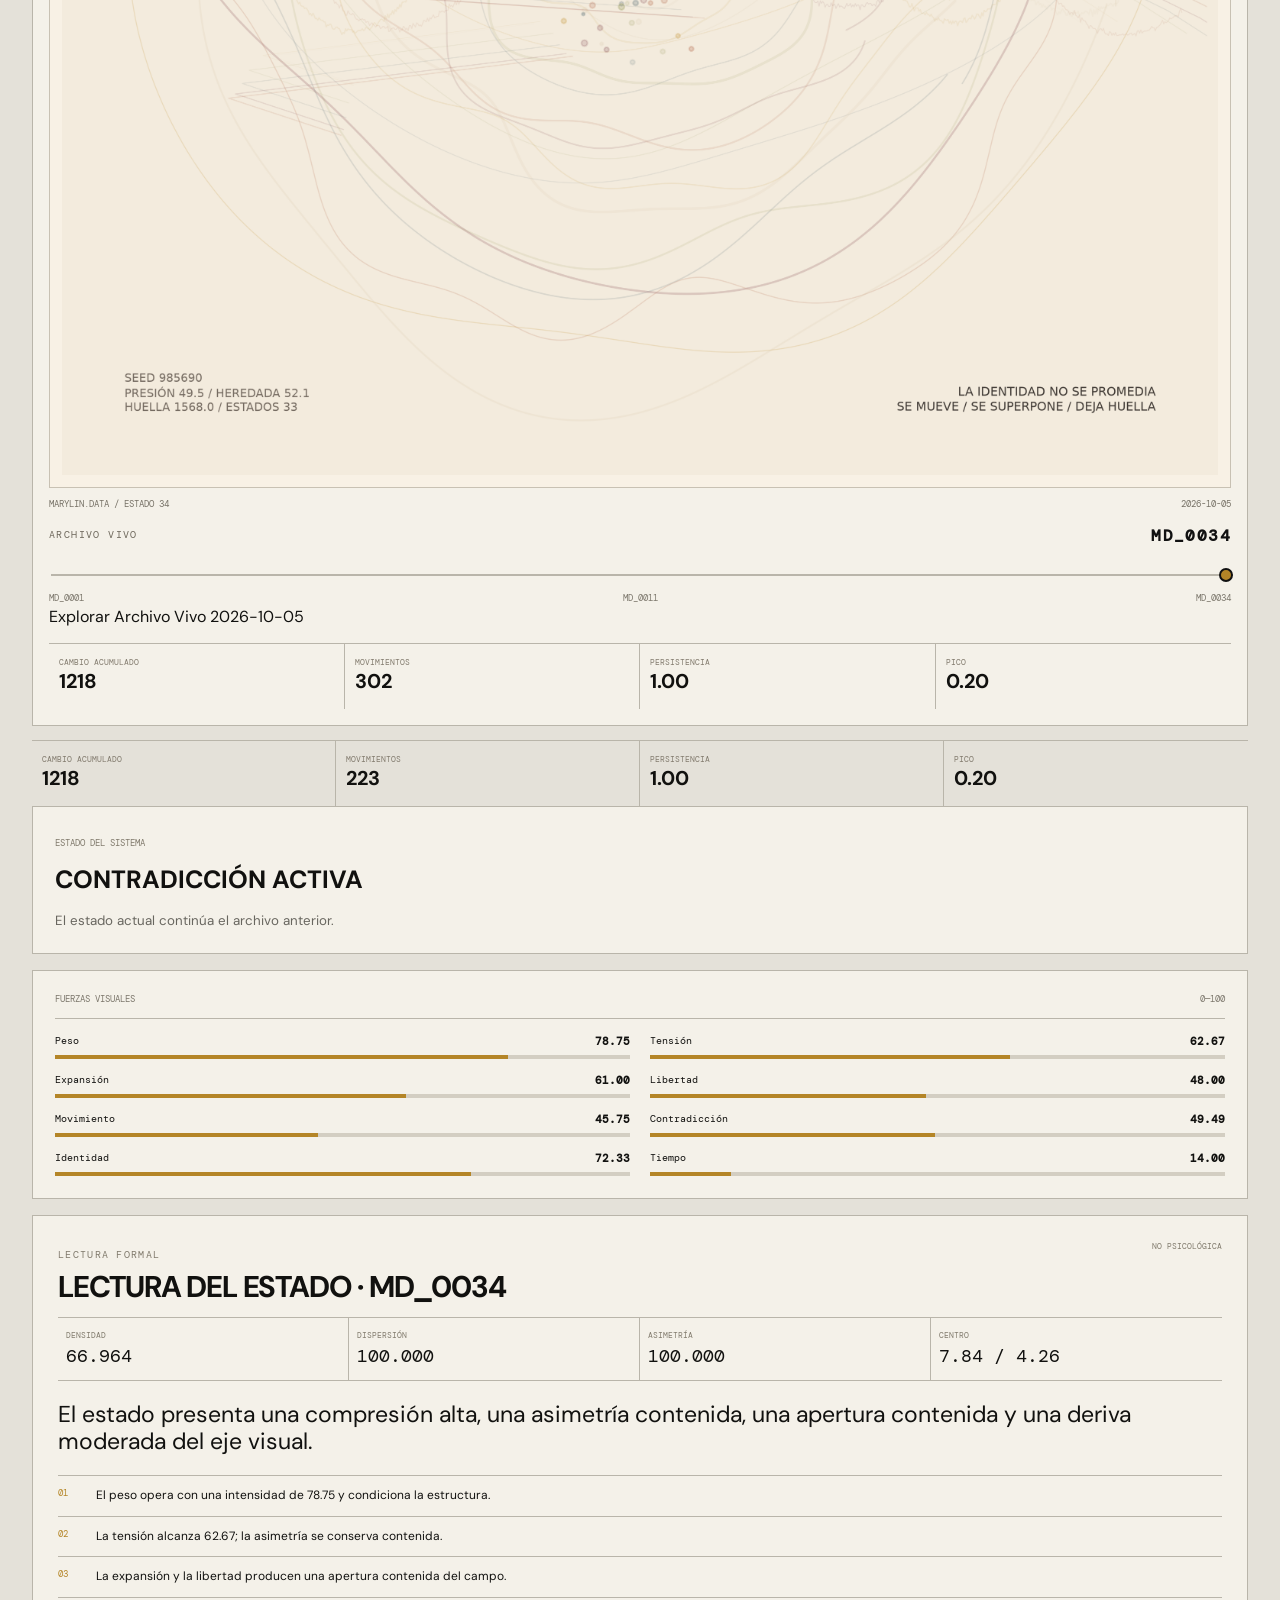
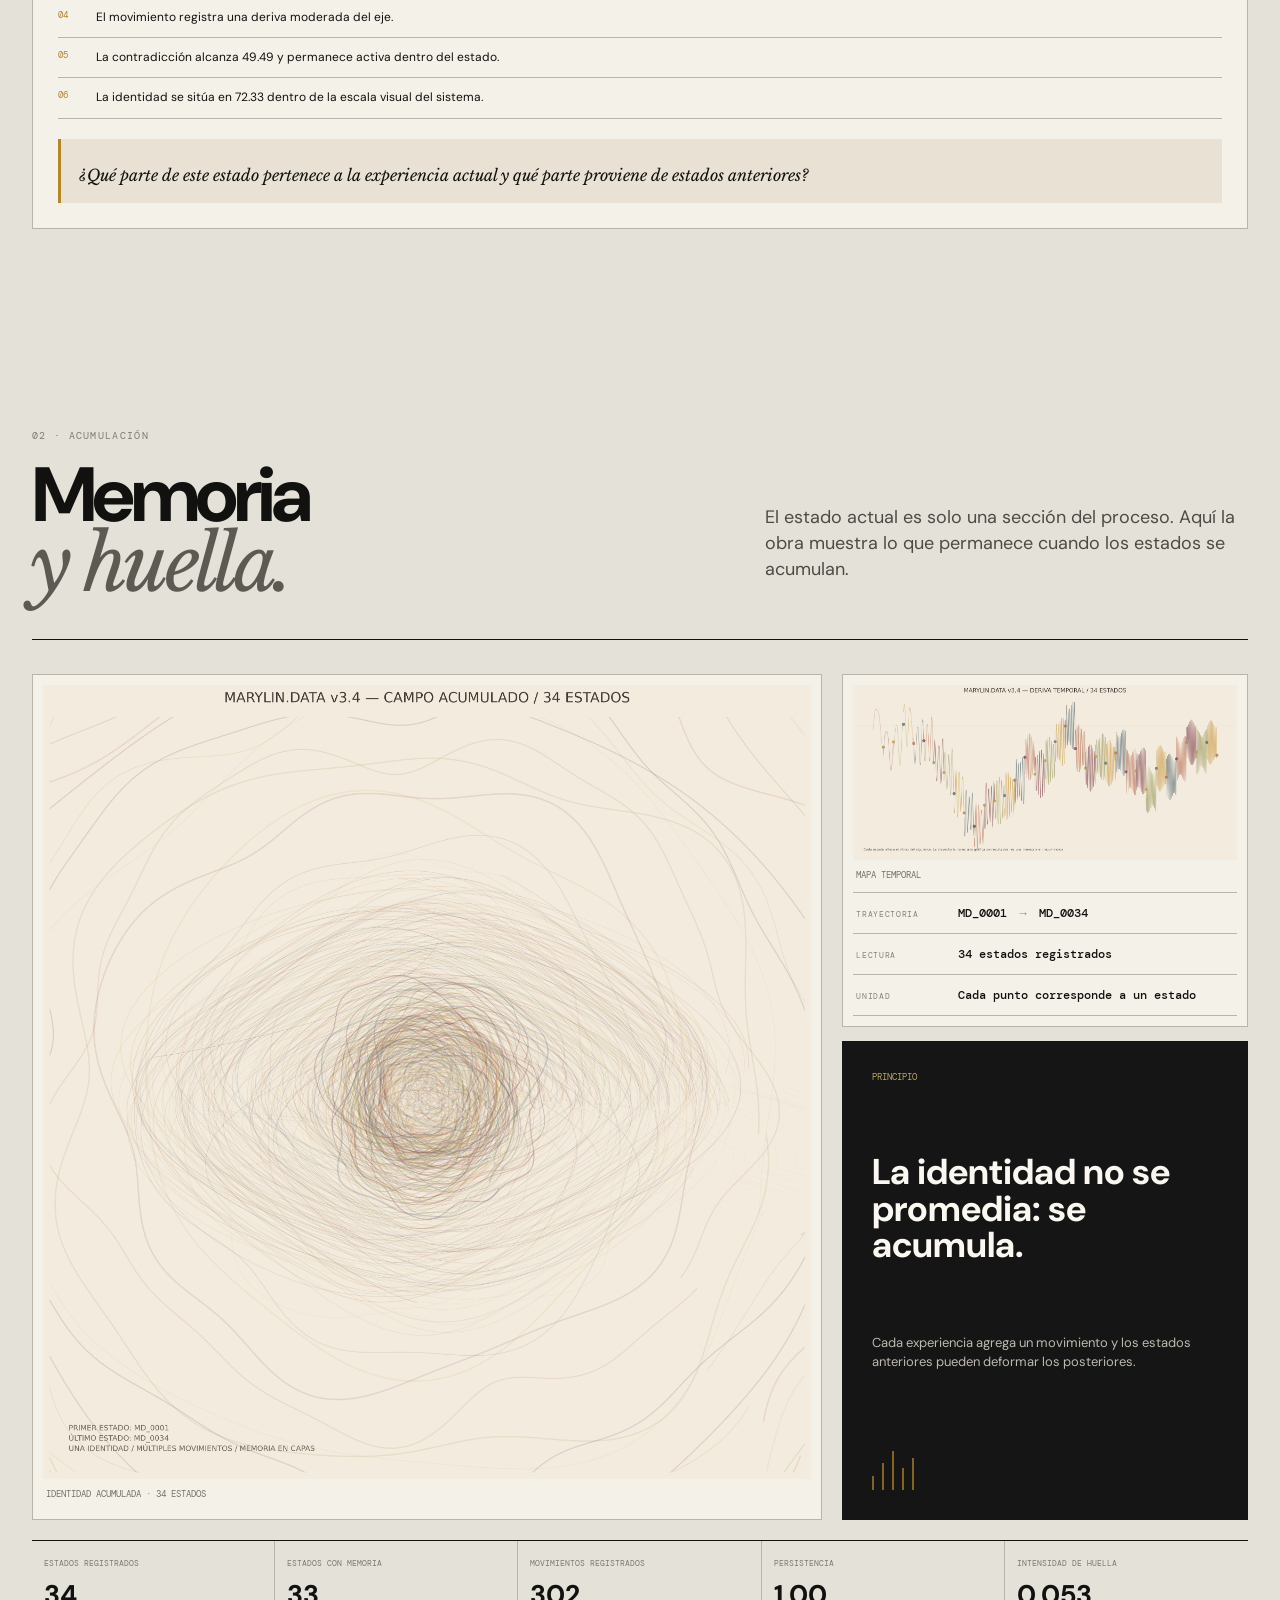
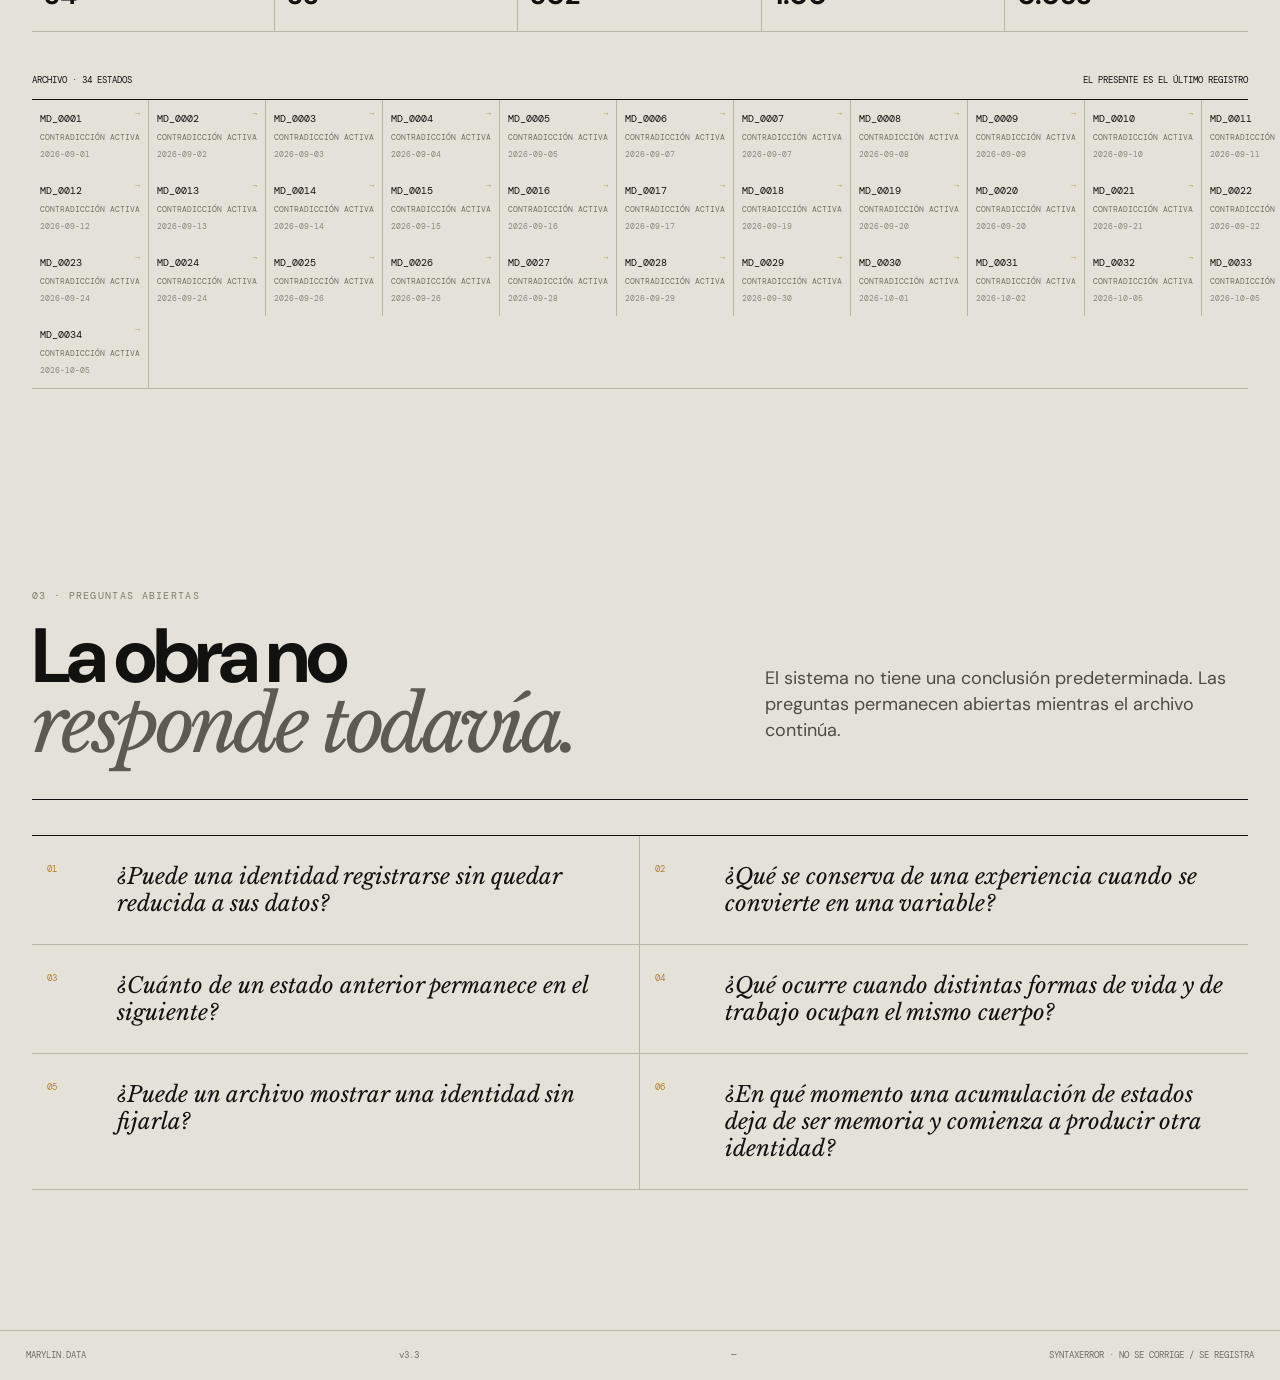
==== commit fcd72dfa: "Update index.html" ====
--- a/index.html
+++ b/index.html
@@ -293,7 +293,7 @@
     </div>
 
     <figcaption>
-      <span>MARYLIN.DATA / ESTADO 33</span>
+      <span>MARYLIN.DATA / ESTADO 34</span>
       <span id="captionTime">2026-10-05 · 18:38:55</span>
     </figcaption>
   </figure>
@@ -355,9 +355,9 @@
 
 <section class="section memory-section" id="memoria">
   <div class="memory-head"><div><p class="eyebrow">02 · ACUMULACIÓN</p><h2>Memoria<br><em>y huella.</em></h2></div><p>El estado actual es solo una sección del proceso. Aquí la obra muestra lo que permanece cuando los estados se acumulan.</p></div>
-  <div class="memory-layout"><figure class="memory-main"><div class="image-frame"><img src="identidad_acumulada_actual.png" alt="Identidad acumulada actual"></div><figcaption>IDENTIDAD ACUMULADA · 33 ESTADOS</figcaption></figure><div class="memory-side"><figure class="temporal-card"><div class="image-frame"><img src="mapa_temporal_actual.png" alt="Mapa temporal actual"></div><figcaption>MAPA TEMPORAL</figcaption><div class="temporal-readout"><div><span>TRAYECTORIA</span><strong>MD_0001 <b>→</b> MD_0033</strong></div><div><span>LECTURA</span><strong>33 estados registrados</strong></div><div><span>UNIDAD</span><strong>Cada punto corresponde a un estado</strong></div></div></figure><div class="memory-principle"><span>PRINCIPIO</span><strong>La identidad no se promedia: se acumula.</strong><p>Cada experiencia agrega un movimiento y los estados anteriores pueden deformar los posteriores.</p><div class="principle-mark"><i></i><i></i><i></i><i></i><i></i></div></div></div></div>
+  <div class="memory-layout"><figure class="memory-main"><div class="image-frame"><img src="identidad_acumulada_actual.png" alt="Identidad acumulada actual"></div><figcaption>IDENTIDAD ACUMULADA · 34 ESTADOS</figcaption></figure><div class="memory-side"><figure class="temporal-card"><div class="image-frame"><img src="mapa_temporal_actual.png" alt="Mapa temporal actual"></div><figcaption>MAPA TEMPORAL</figcaption><div class="temporal-readout"><div><span>TRAYECTORIA</span><strong>MD_0001 <b>→</b> MD_0034</strong></div><div><span>LECTURA</span><strong>34 estados registrados</strong></div><div><span>UNIDAD</span><strong>Cada punto corresponde a un estado</strong></div></div></figure><div class="memory-principle"><span>PRINCIPIO</span><strong>La identidad no se promedia: se acumula.</strong><p>Cada experiencia agrega un movimiento y los estados anteriores pueden deformar los posteriores.</p><div class="principle-mark"><i></i><i></i><i></i><i></i><i></i></div></div></div></div>
   <div class="metrics"><div><span>ESTADOS REGISTRADOS</span><strong id="metricStates">22</strong></div><div><span>ESTADOS CON MEMORIA</span><strong id="metricMemoryStates">21</strong></div><div><span>MOVIMIENTOS REGISTRADOS</span><strong id="metricMoves2">223</strong></div><div><span>PERSISTENCIA</span><strong id="metricPersistence2">1.00</strong></div><div><span>INTENSIDAD DE HUELLA</span><strong id="metricIntensity">0.055</strong></div></div>
-  <div class="archive-wrap"><div class="archive-head"><span>ARCHIVO · 33 ESTADOS</span><span>EL PRESENTE ES EL ÚLTIMO REGISTRO</span></div><div class="archive" id="archive"></div></div>
+  <div class="archive-wrap"><div class="archive-head"><span>ARCHIVO · 34 ESTADOS</span><span>EL PRESENTE ES EL ÚLTIMO REGISTRO</span></div><div class="archive" id="archive"></div></div>
 </section>
 
 <section class="section questions-section" id="preguntas"><div class="questions-head"><div><p class="eyebrow">03 · PREGUNTAS ABIERTAS</p><h2>La obra no<br><em>responde todavía.</em></h2></div><p>El sistema no tiene una conclusión predeterminada. Las preguntas permanecen abiertas mientras el archivo continúa.</p></div><div class="questions-list"><div><span>01</span><p>¿Puede una identidad registrarse sin quedar reducida a sus datos?</p></div><div><span>02</span><p>¿Qué se conserva de una experiencia cuando se convierte en una variable?</p></div><div><span>03</span><p>¿Cuánto de un estado anterior permanece en el siguiente?</p></div><div><span>04</span><p>¿Qué ocurre cuando distintas formas de vida y de trabajo ocupan el mismo cuerpo?</p></div><div><span>05</span><p>¿Puede un archivo mostrar una identidad sin fijarla?</p></div><div><span>06</span><p>¿En qué momento una acumulación de estados deja de ser memoria y comienza a producir otra identidad?</p></div></div></section>
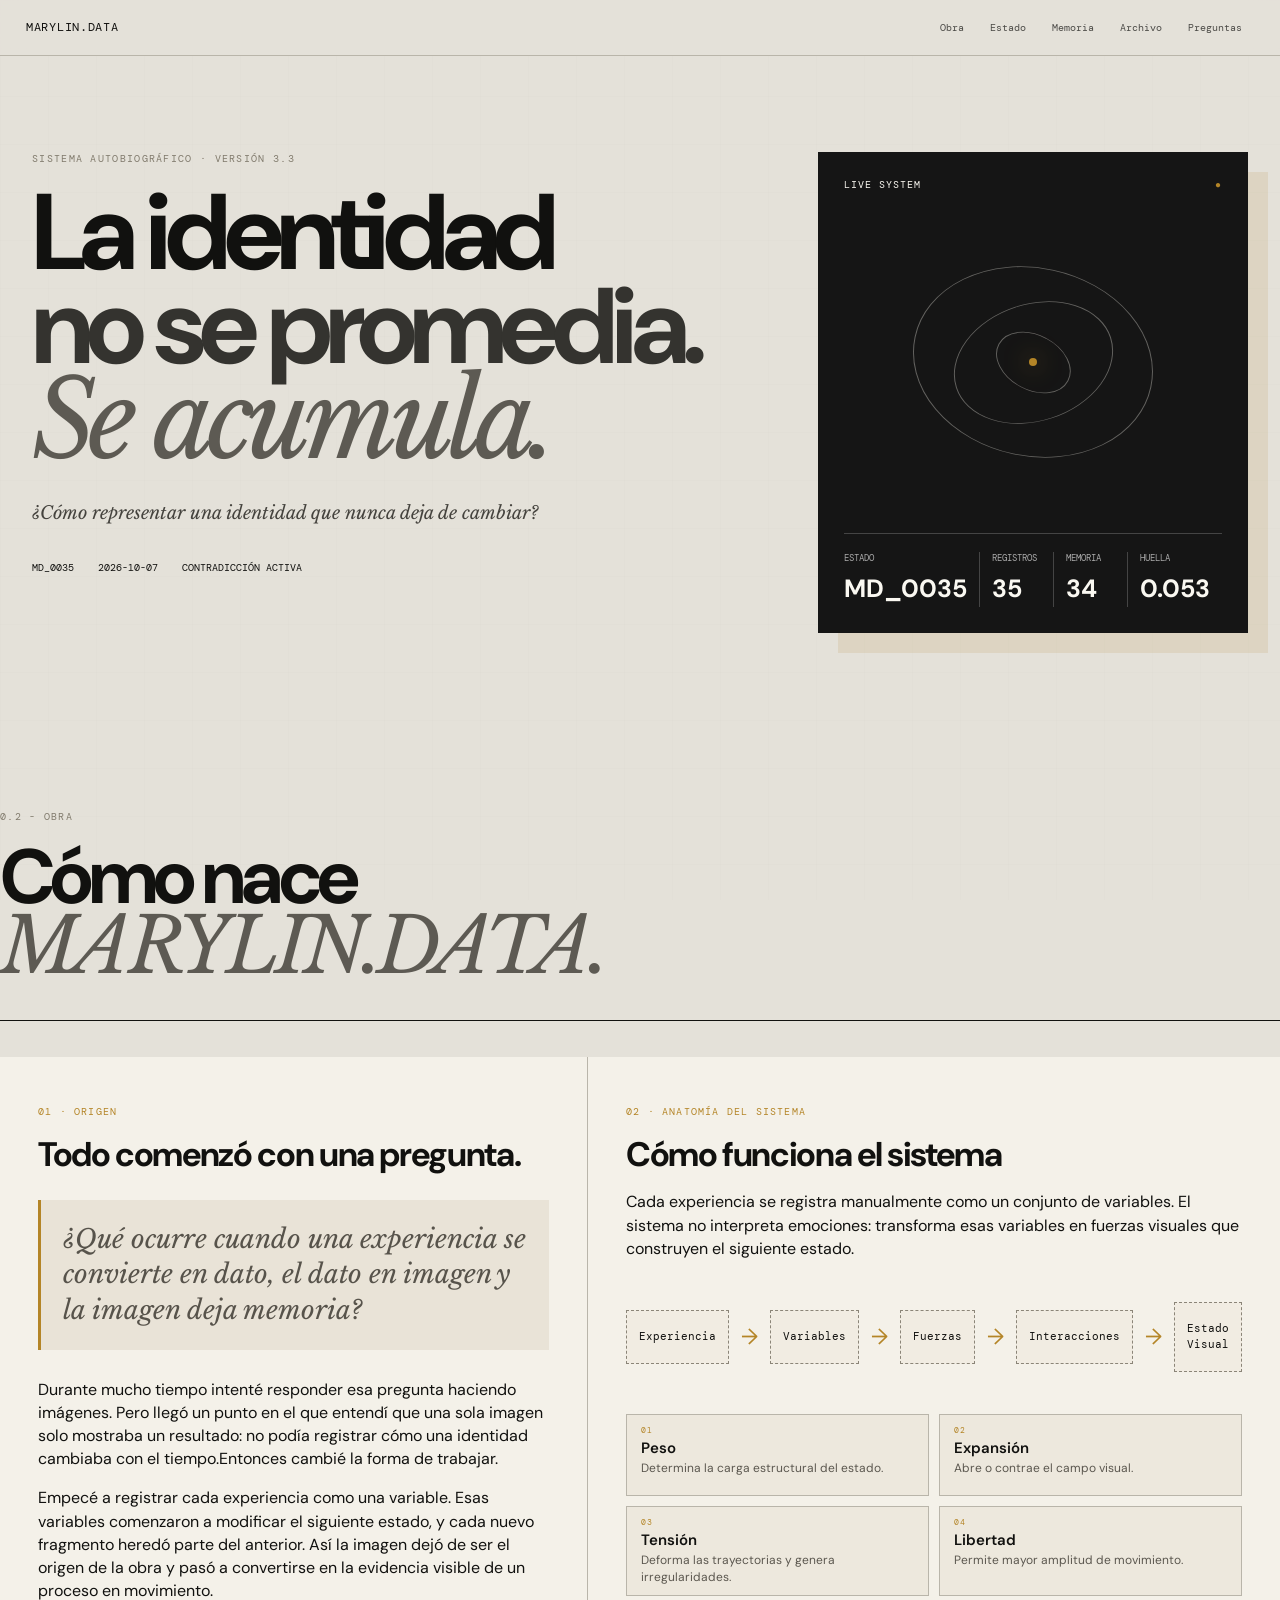
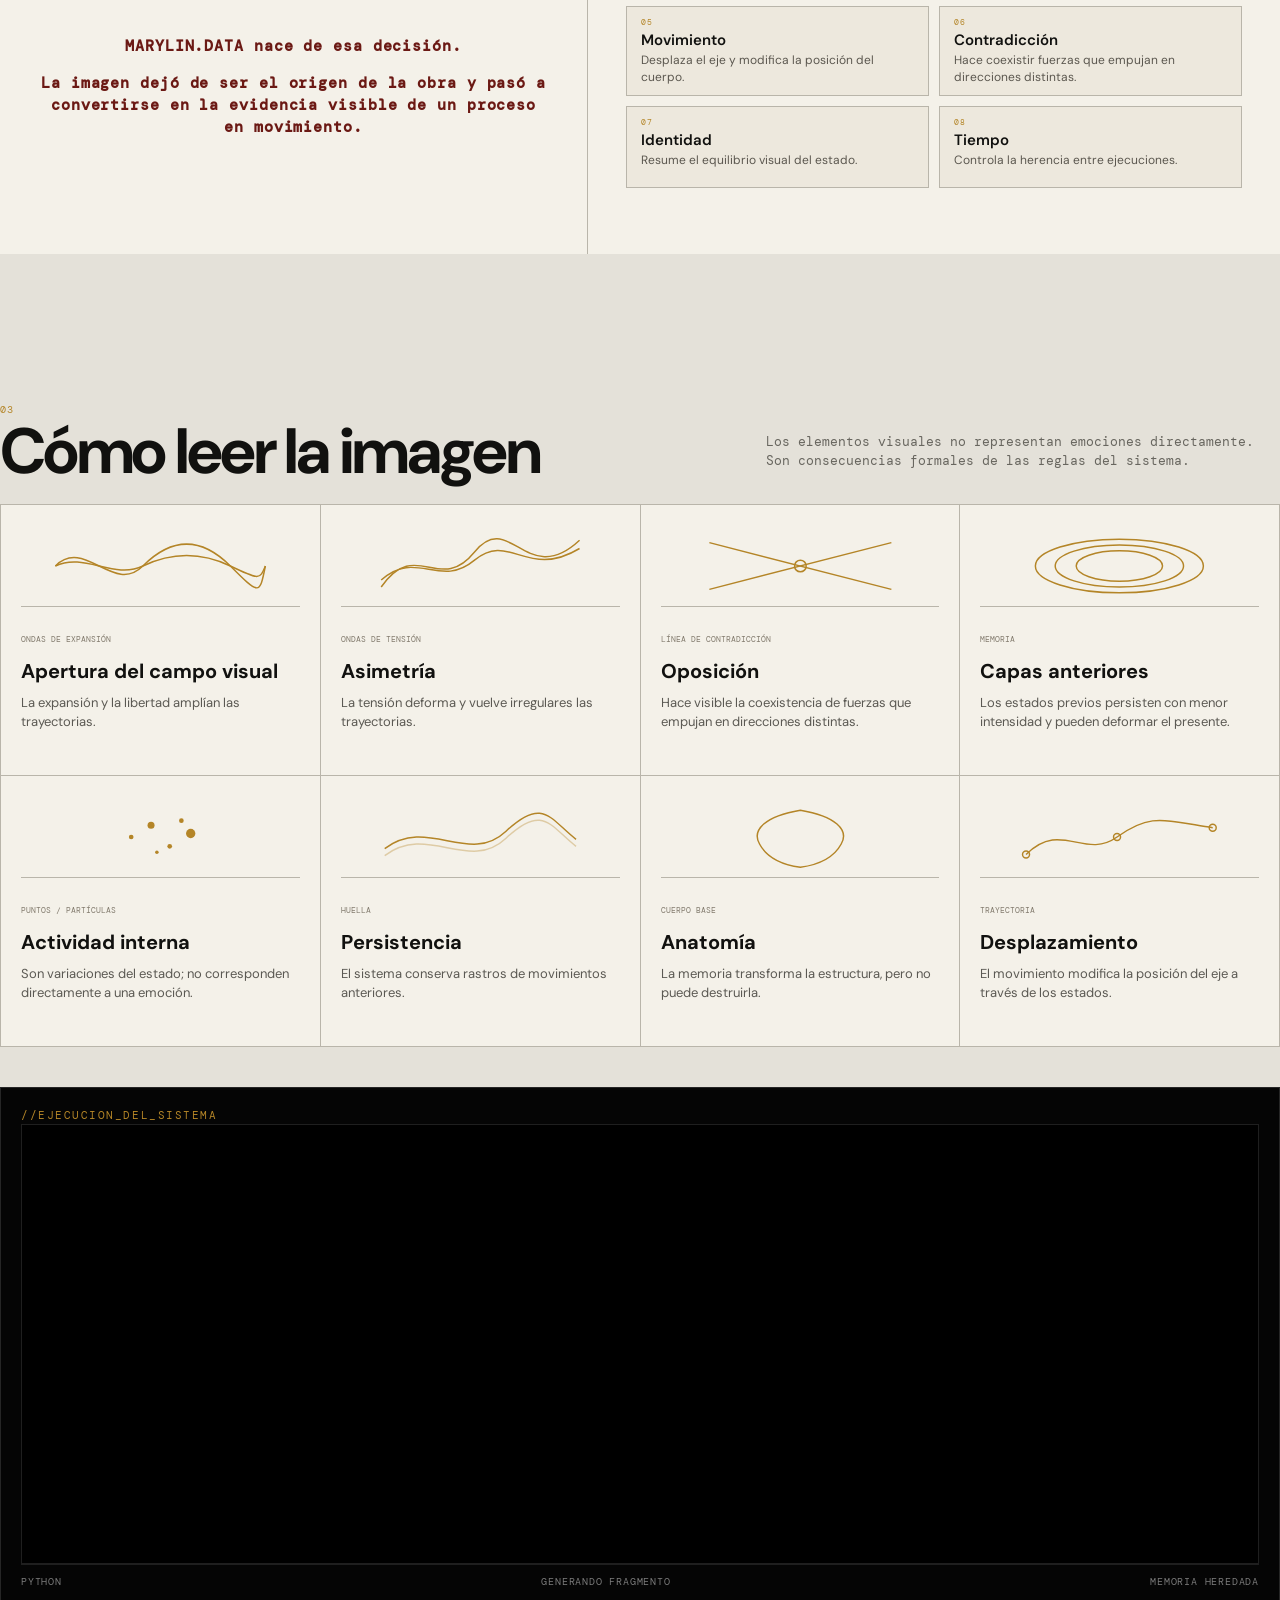
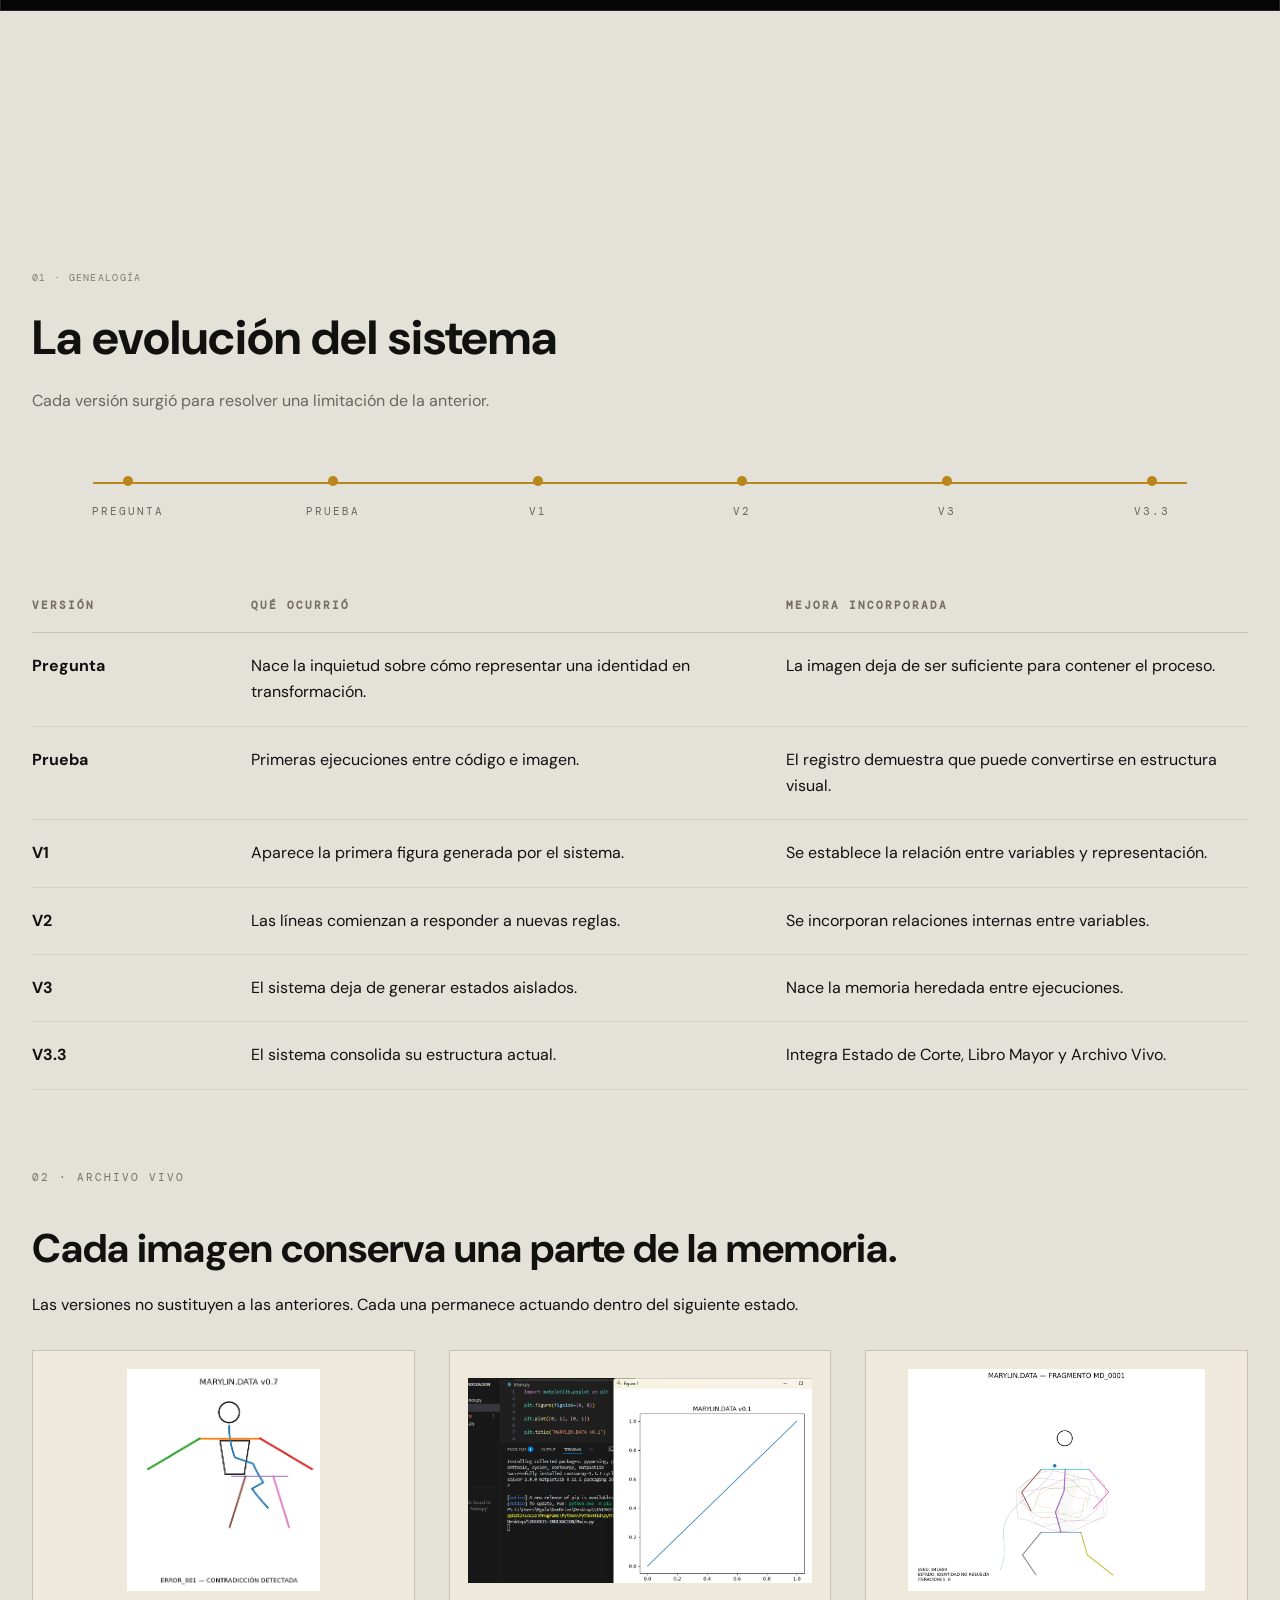
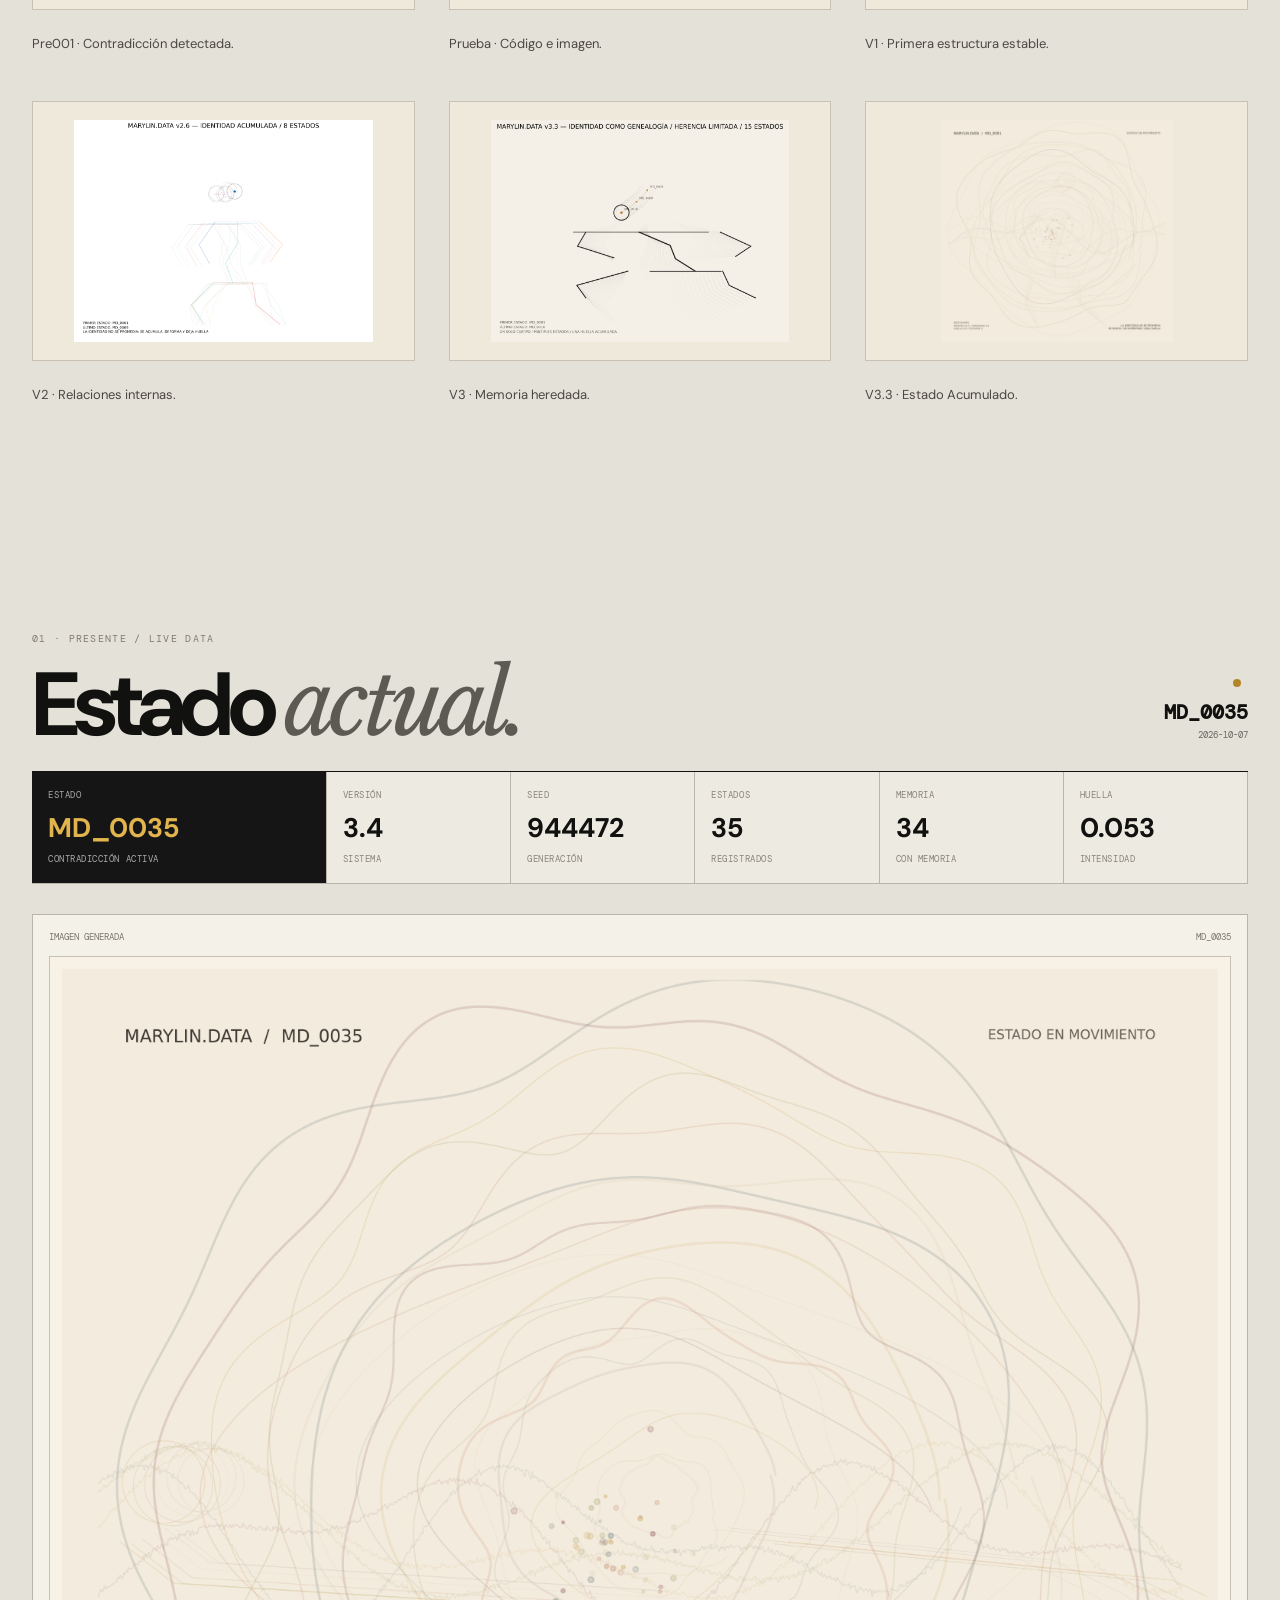
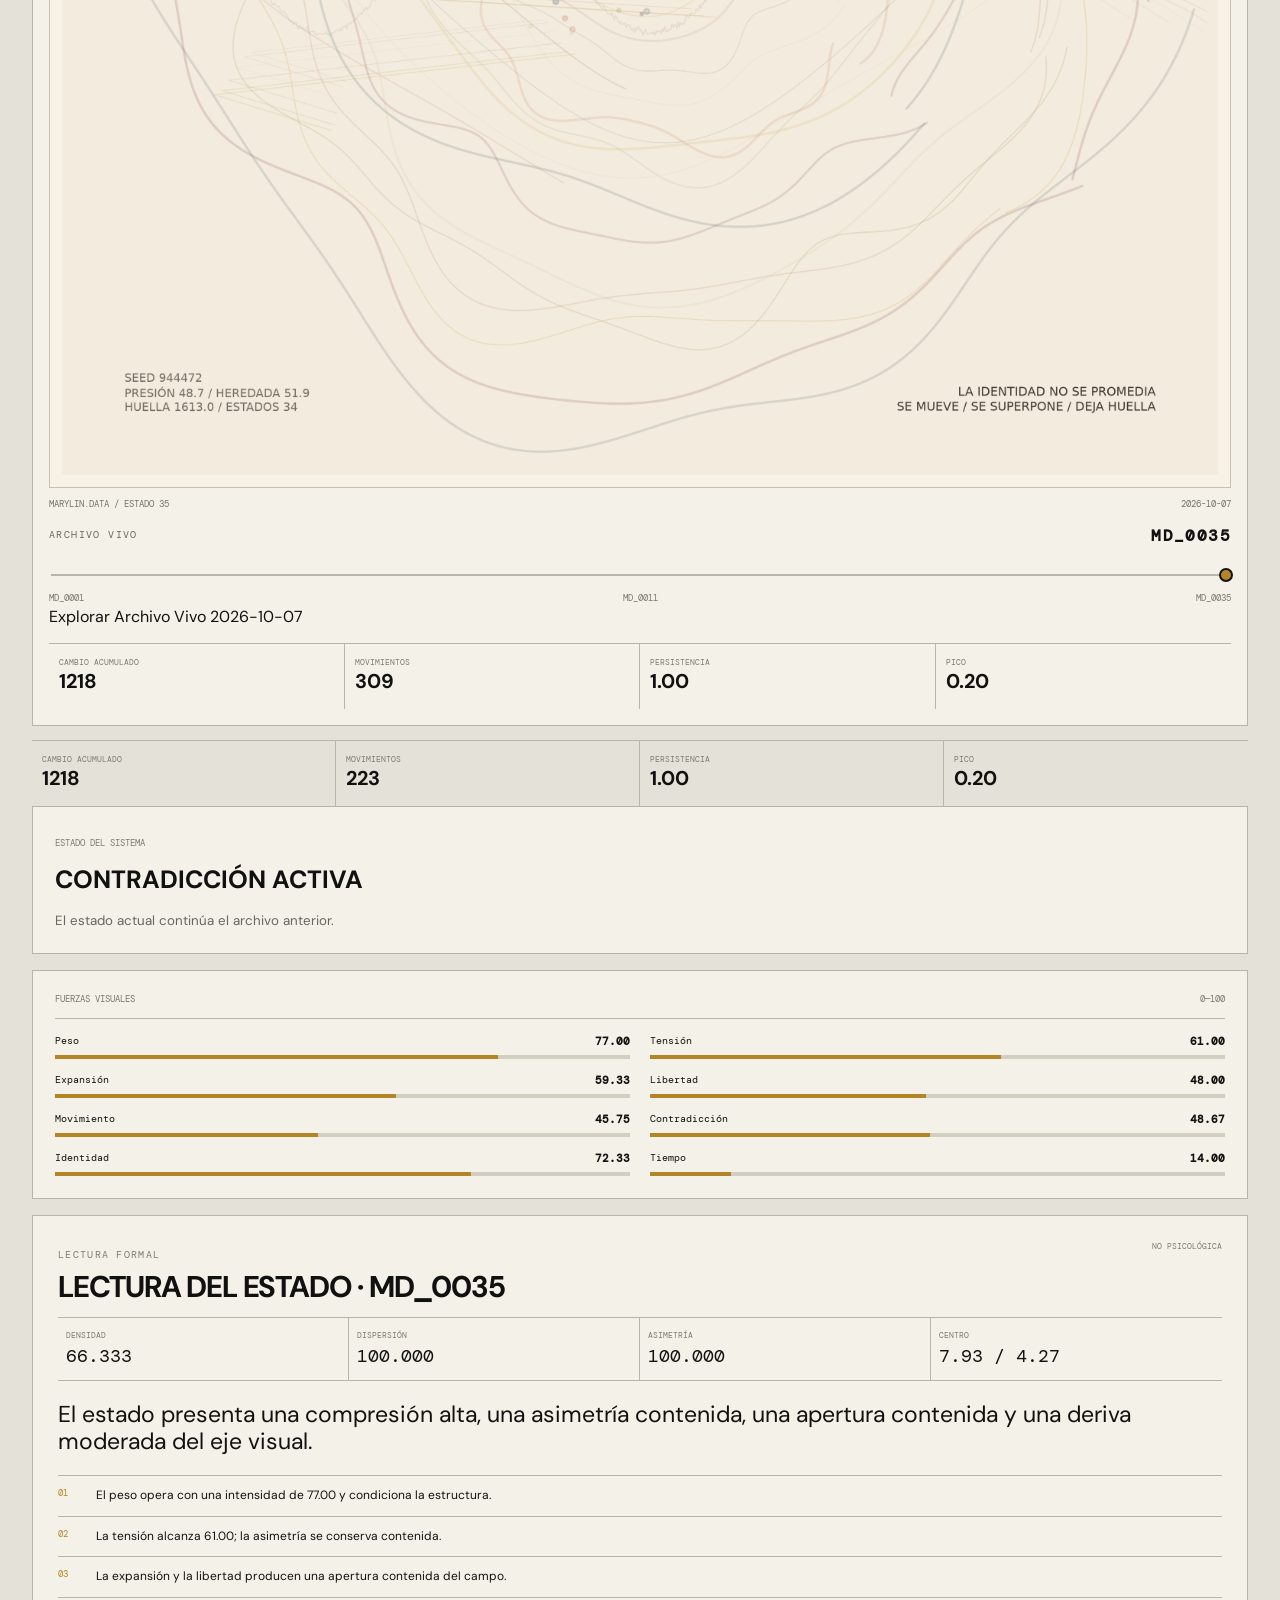
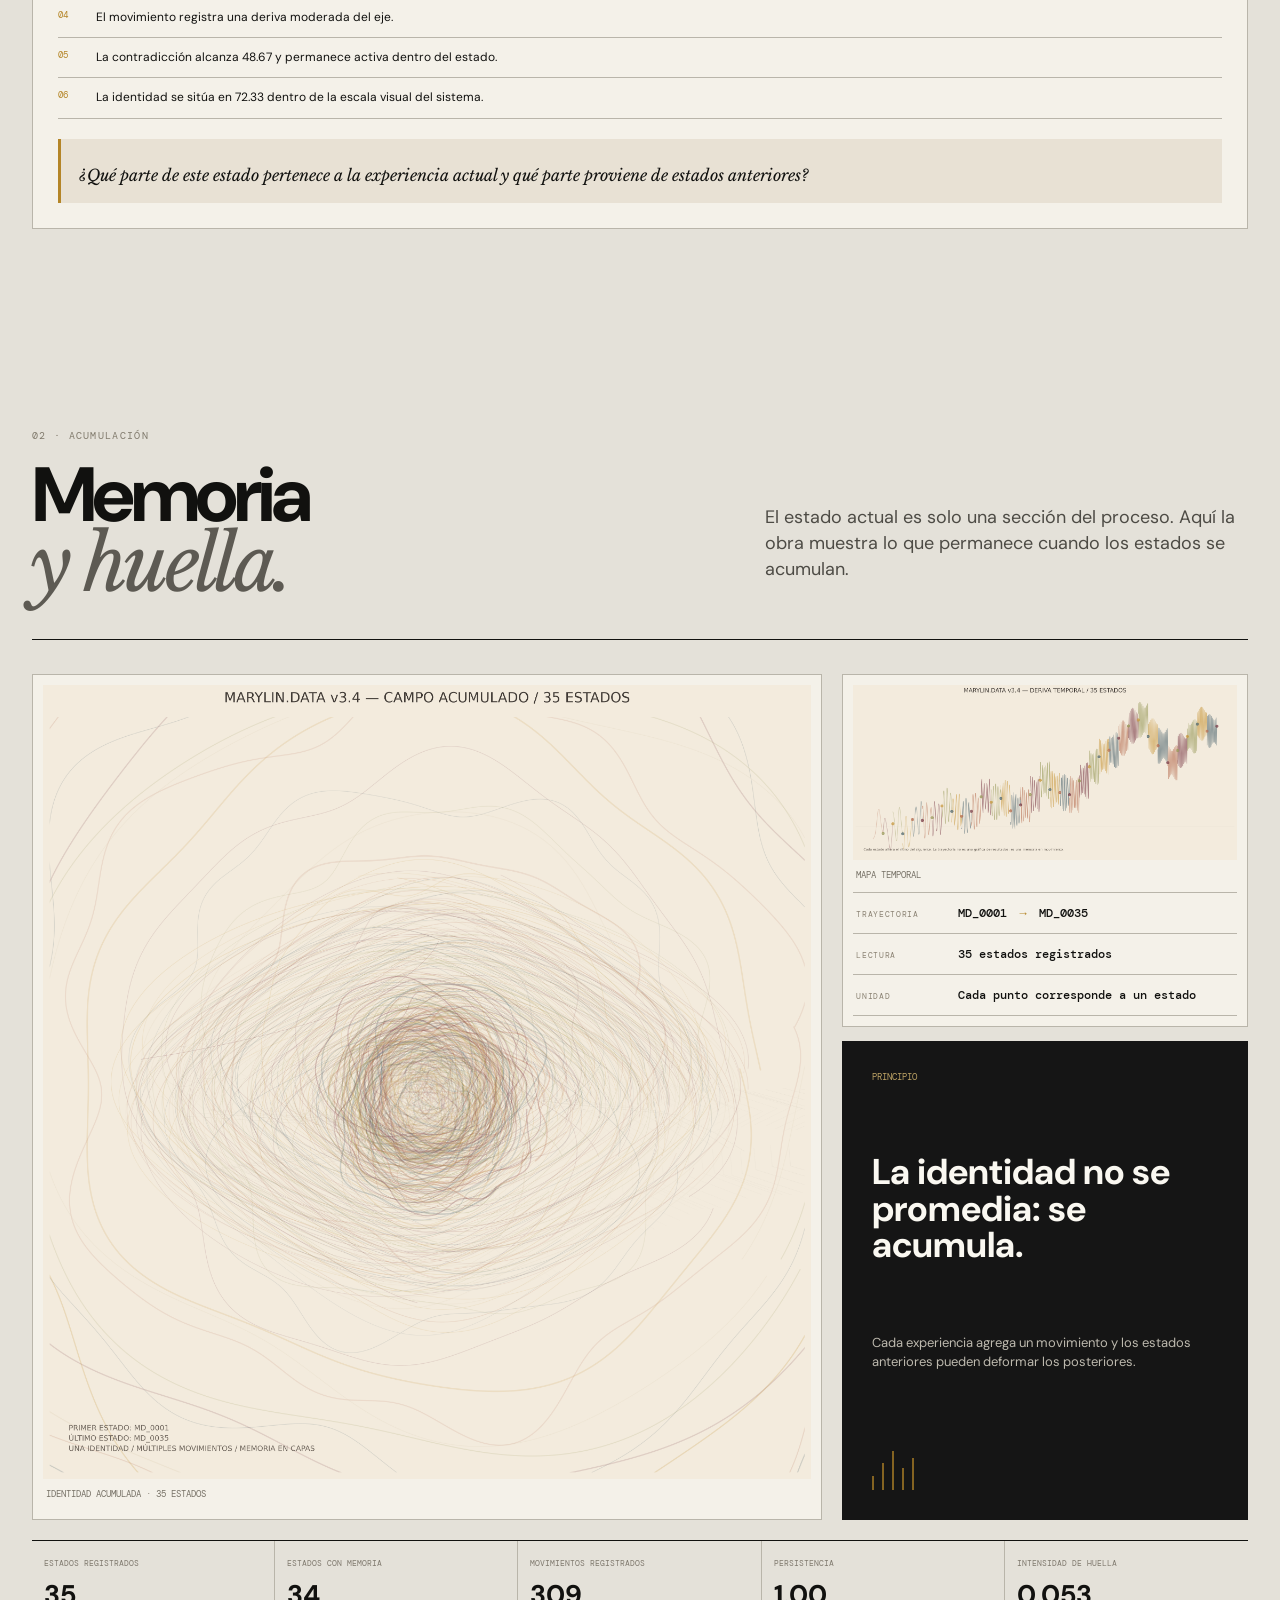
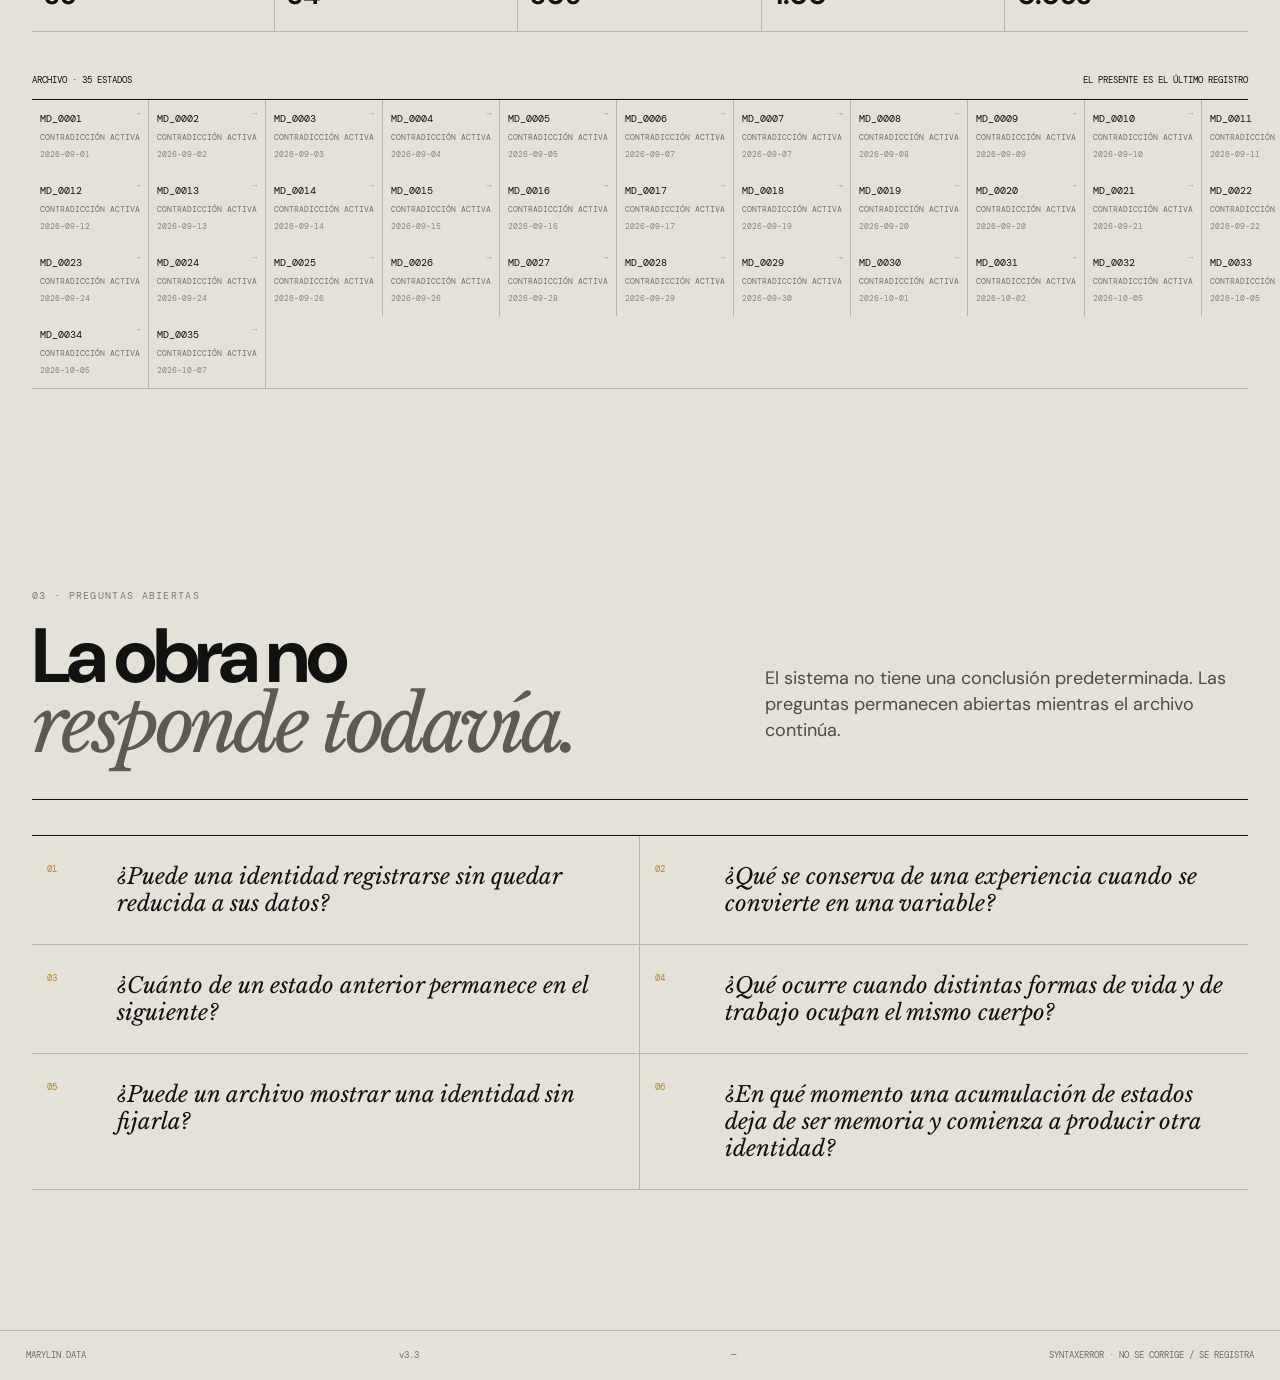
==== commit 7419f7ae: "Update index.html" ====
--- a/index.html
+++ b/index.html
@@ -293,8 +293,8 @@
     </div>
 
     <figcaption>
-      <span>MARYLIN.DATA / ESTADO 34</span>
-      <span id="captionTime">2026-10-05 · 18:38:55</span>
+      <span>MARYLIN.DATA / ESTADO 35</span>
+      <span id="captionTime">2026-10-07 · 18:38:55</span>
     </figcaption>
   </figure>
 
@@ -355,9 +355,9 @@
 
 <section class="section memory-section" id="memoria">
   <div class="memory-head"><div><p class="eyebrow">02 · ACUMULACIÓN</p><h2>Memoria<br><em>y huella.</em></h2></div><p>El estado actual es solo una sección del proceso. Aquí la obra muestra lo que permanece cuando los estados se acumulan.</p></div>
-  <div class="memory-layout"><figure class="memory-main"><div class="image-frame"><img src="identidad_acumulada_actual.png" alt="Identidad acumulada actual"></div><figcaption>IDENTIDAD ACUMULADA · 34 ESTADOS</figcaption></figure><div class="memory-side"><figure class="temporal-card"><div class="image-frame"><img src="mapa_temporal_actual.png" alt="Mapa temporal actual"></div><figcaption>MAPA TEMPORAL</figcaption><div class="temporal-readout"><div><span>TRAYECTORIA</span><strong>MD_0001 <b>→</b> MD_0034</strong></div><div><span>LECTURA</span><strong>34 estados registrados</strong></div><div><span>UNIDAD</span><strong>Cada punto corresponde a un estado</strong></div></div></figure><div class="memory-principle"><span>PRINCIPIO</span><strong>La identidad no se promedia: se acumula.</strong><p>Cada experiencia agrega un movimiento y los estados anteriores pueden deformar los posteriores.</p><div class="principle-mark"><i></i><i></i><i></i><i></i><i></i></div></div></div></div>
+  <div class="memory-layout"><figure class="memory-main"><div class="image-frame"><img src="identidad_acumulada_actual.png" alt="Identidad acumulada actual"></div><figcaption>IDENTIDAD ACUMULADA · 35 ESTADOS</figcaption></figure><div class="memory-side"><figure class="temporal-card"><div class="image-frame"><img src="mapa_temporal_actual.png" alt="Mapa temporal actual"></div><figcaption>MAPA TEMPORAL</figcaption><div class="temporal-readout"><div><span>TRAYECTORIA</span><strong>MD_0001 <b>→</b> MD_0035</strong></div><div><span>LECTURA</span><strong>35 estados registrados</strong></div><div><span>UNIDAD</span><strong>Cada punto corresponde a un estado</strong></div></div></figure><div class="memory-principle"><span>PRINCIPIO</span><strong>La identidad no se promedia: se acumula.</strong><p>Cada experiencia agrega un movimiento y los estados anteriores pueden deformar los posteriores.</p><div class="principle-mark"><i></i><i></i><i></i><i></i><i></i></div></div></div></div>
   <div class="metrics"><div><span>ESTADOS REGISTRADOS</span><strong id="metricStates">22</strong></div><div><span>ESTADOS CON MEMORIA</span><strong id="metricMemoryStates">21</strong></div><div><span>MOVIMIENTOS REGISTRADOS</span><strong id="metricMoves2">223</strong></div><div><span>PERSISTENCIA</span><strong id="metricPersistence2">1.00</strong></div><div><span>INTENSIDAD DE HUELLA</span><strong id="metricIntensity">0.055</strong></div></div>
-  <div class="archive-wrap"><div class="archive-head"><span>ARCHIVO · 34 ESTADOS</span><span>EL PRESENTE ES EL ÚLTIMO REGISTRO</span></div><div class="archive" id="archive"></div></div>
+  <div class="archive-wrap"><div class="archive-head"><span>ARCHIVO · 35 ESTADOS</span><span>EL PRESENTE ES EL ÚLTIMO REGISTRO</span></div><div class="archive" id="archive"></div></div>
 </section>
 
 <section class="section questions-section" id="preguntas"><div class="questions-head"><div><p class="eyebrow">03 · PREGUNTAS ABIERTAS</p><h2>La obra no<br><em>responde todavía.</em></h2></div><p>El sistema no tiene una conclusión predeterminada. Las preguntas permanecen abiertas mientras el archivo continúa.</p></div><div class="questions-list"><div><span>01</span><p>¿Puede una identidad registrarse sin quedar reducida a sus datos?</p></div><div><span>02</span><p>¿Qué se conserva de una experiencia cuando se convierte en una variable?</p></div><div><span>03</span><p>¿Cuánto de un estado anterior permanece en el siguiente?</p></div><div><span>04</span><p>¿Qué ocurre cuando distintas formas de vida y de trabajo ocupan el mismo cuerpo?</p></div><div><span>05</span><p>¿Puede un archivo mostrar una identidad sin fijarla?</p></div><div><span>06</span><p>¿En qué momento una acumulación de estados deja de ser memoria y comienza a producir otra identidad?</p></div></div></section>
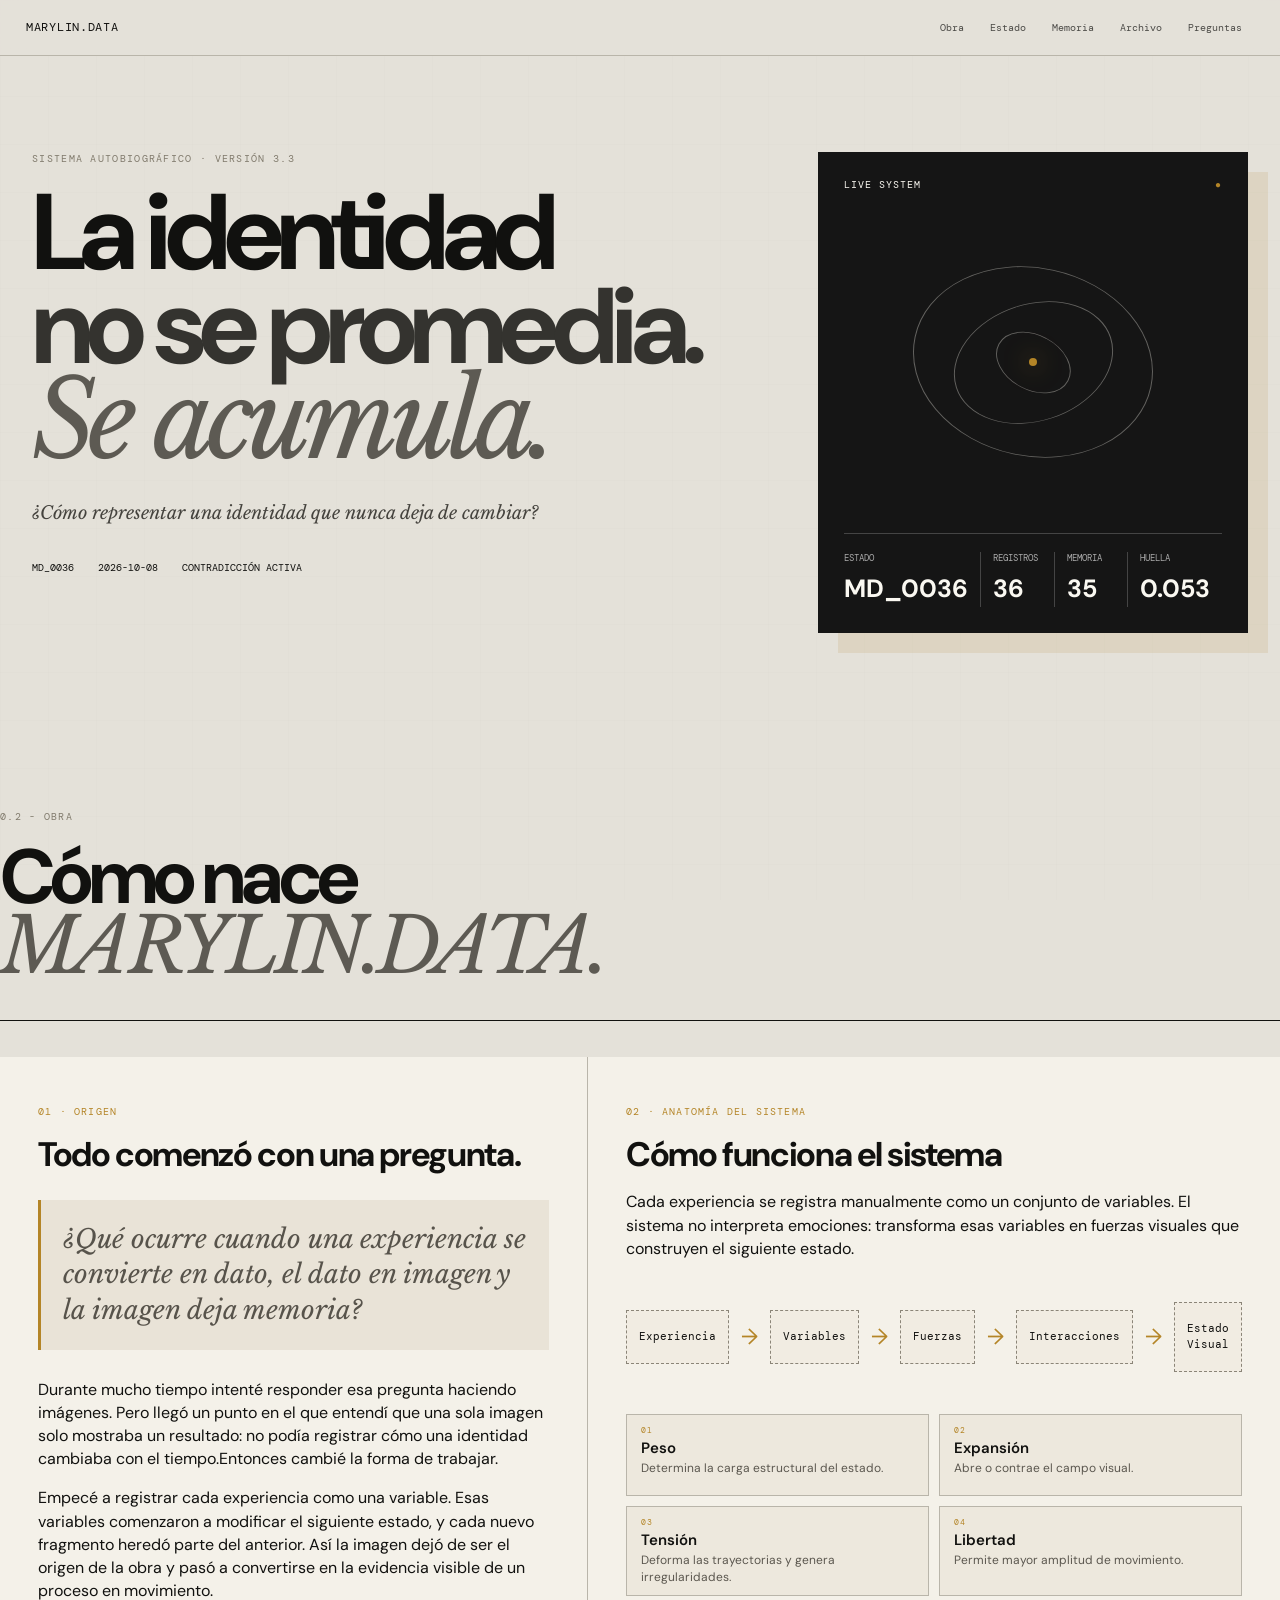
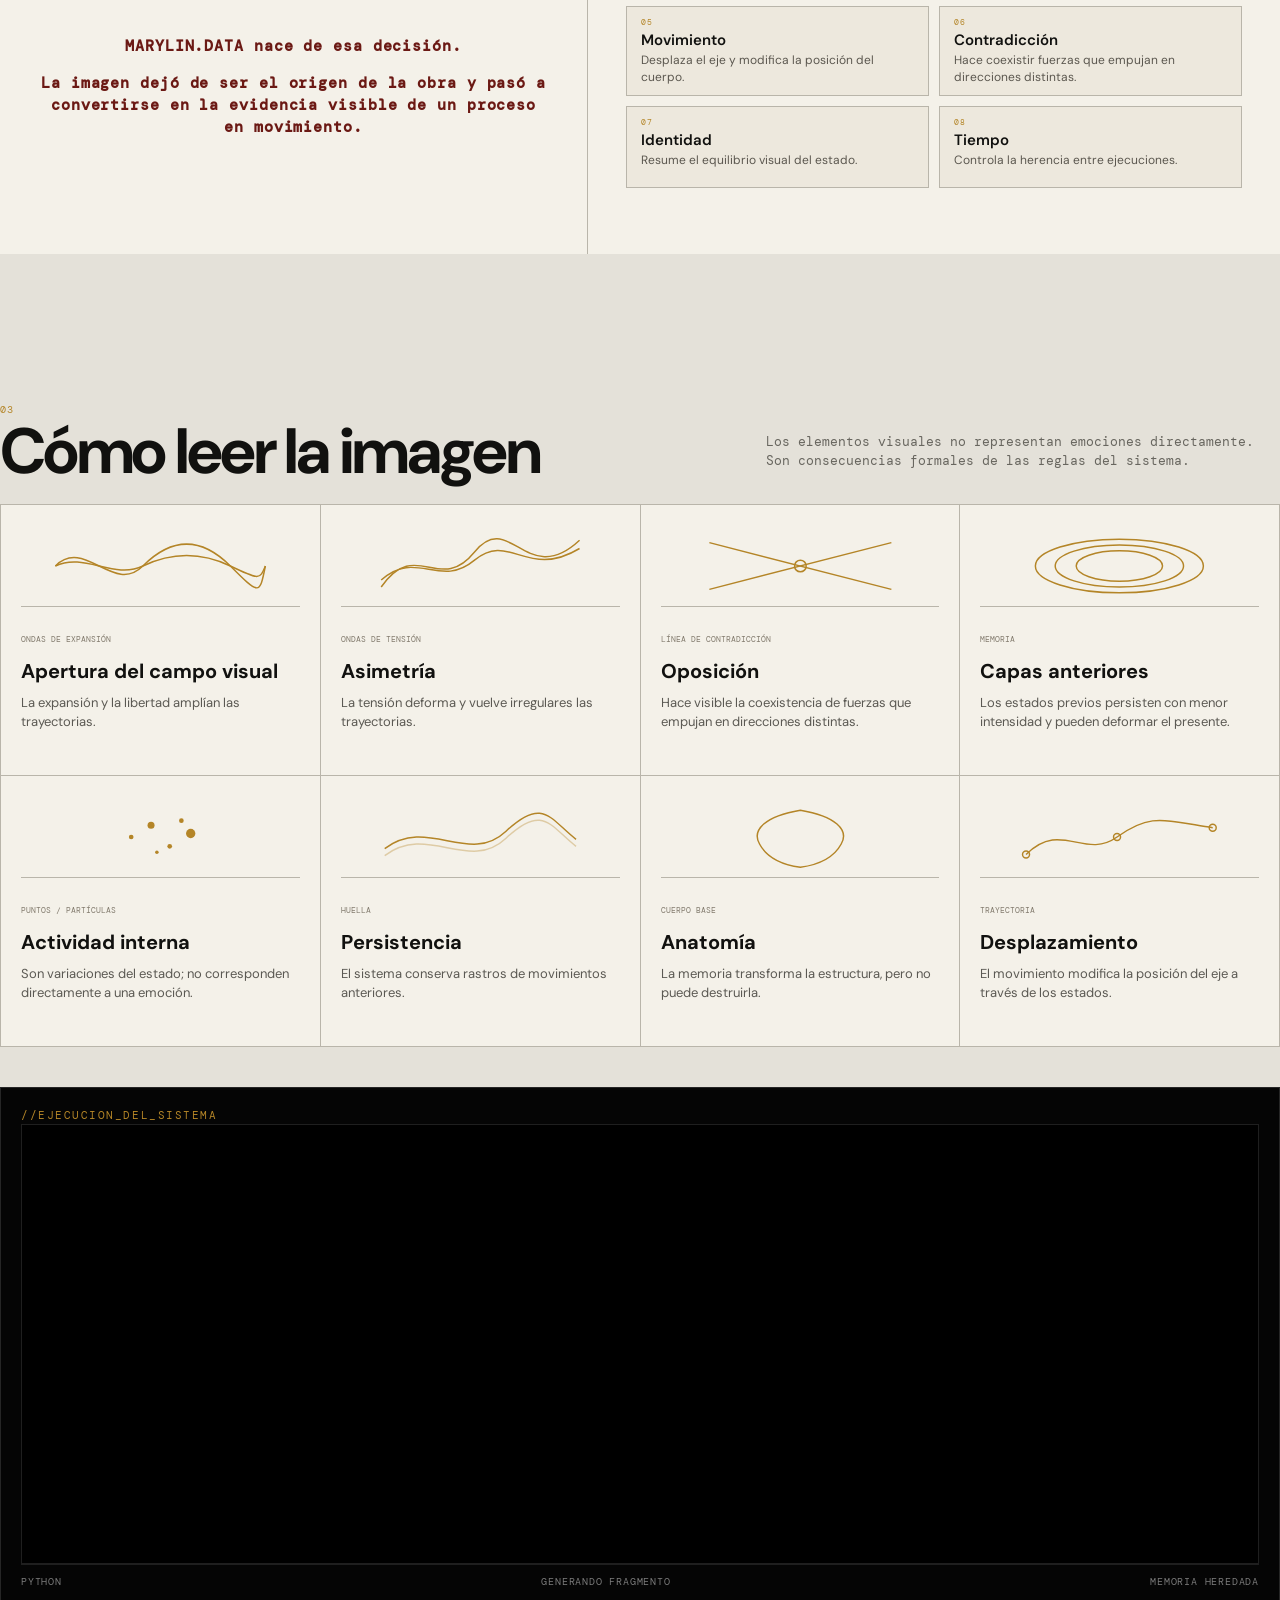
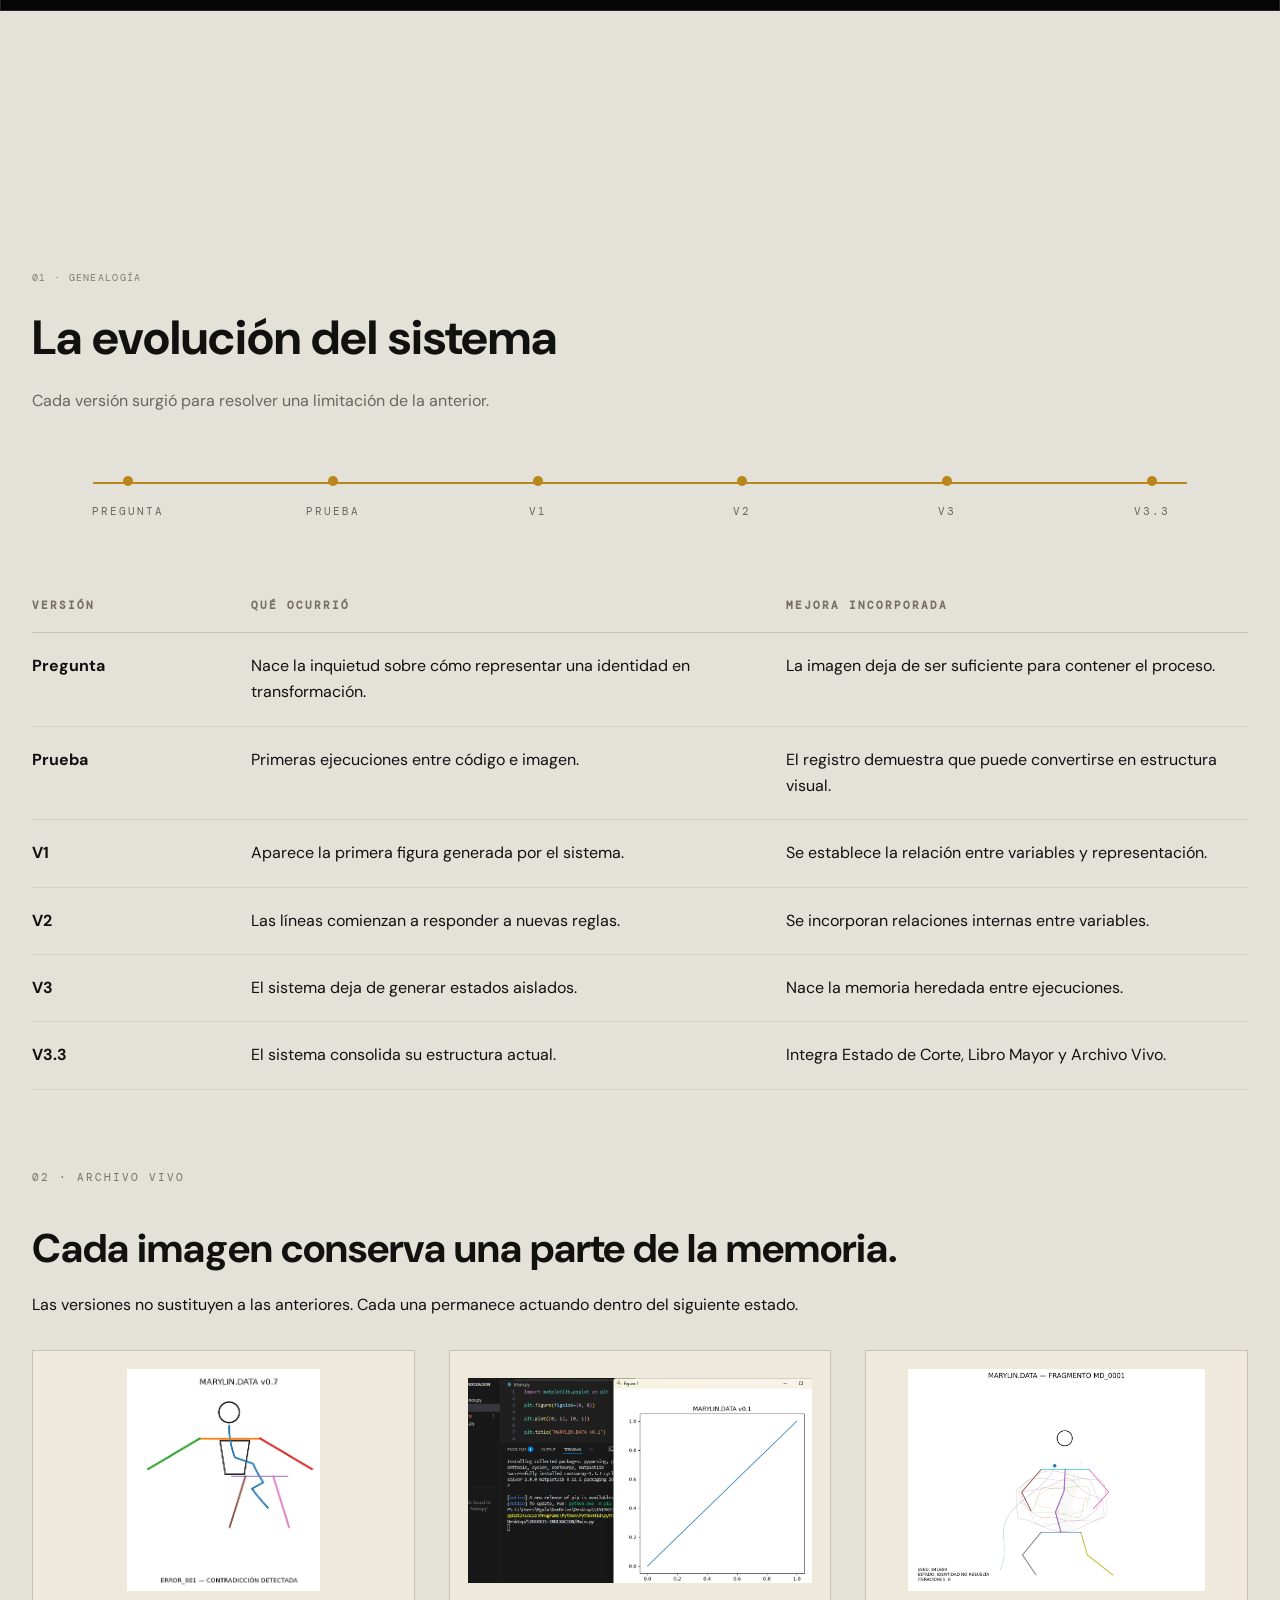
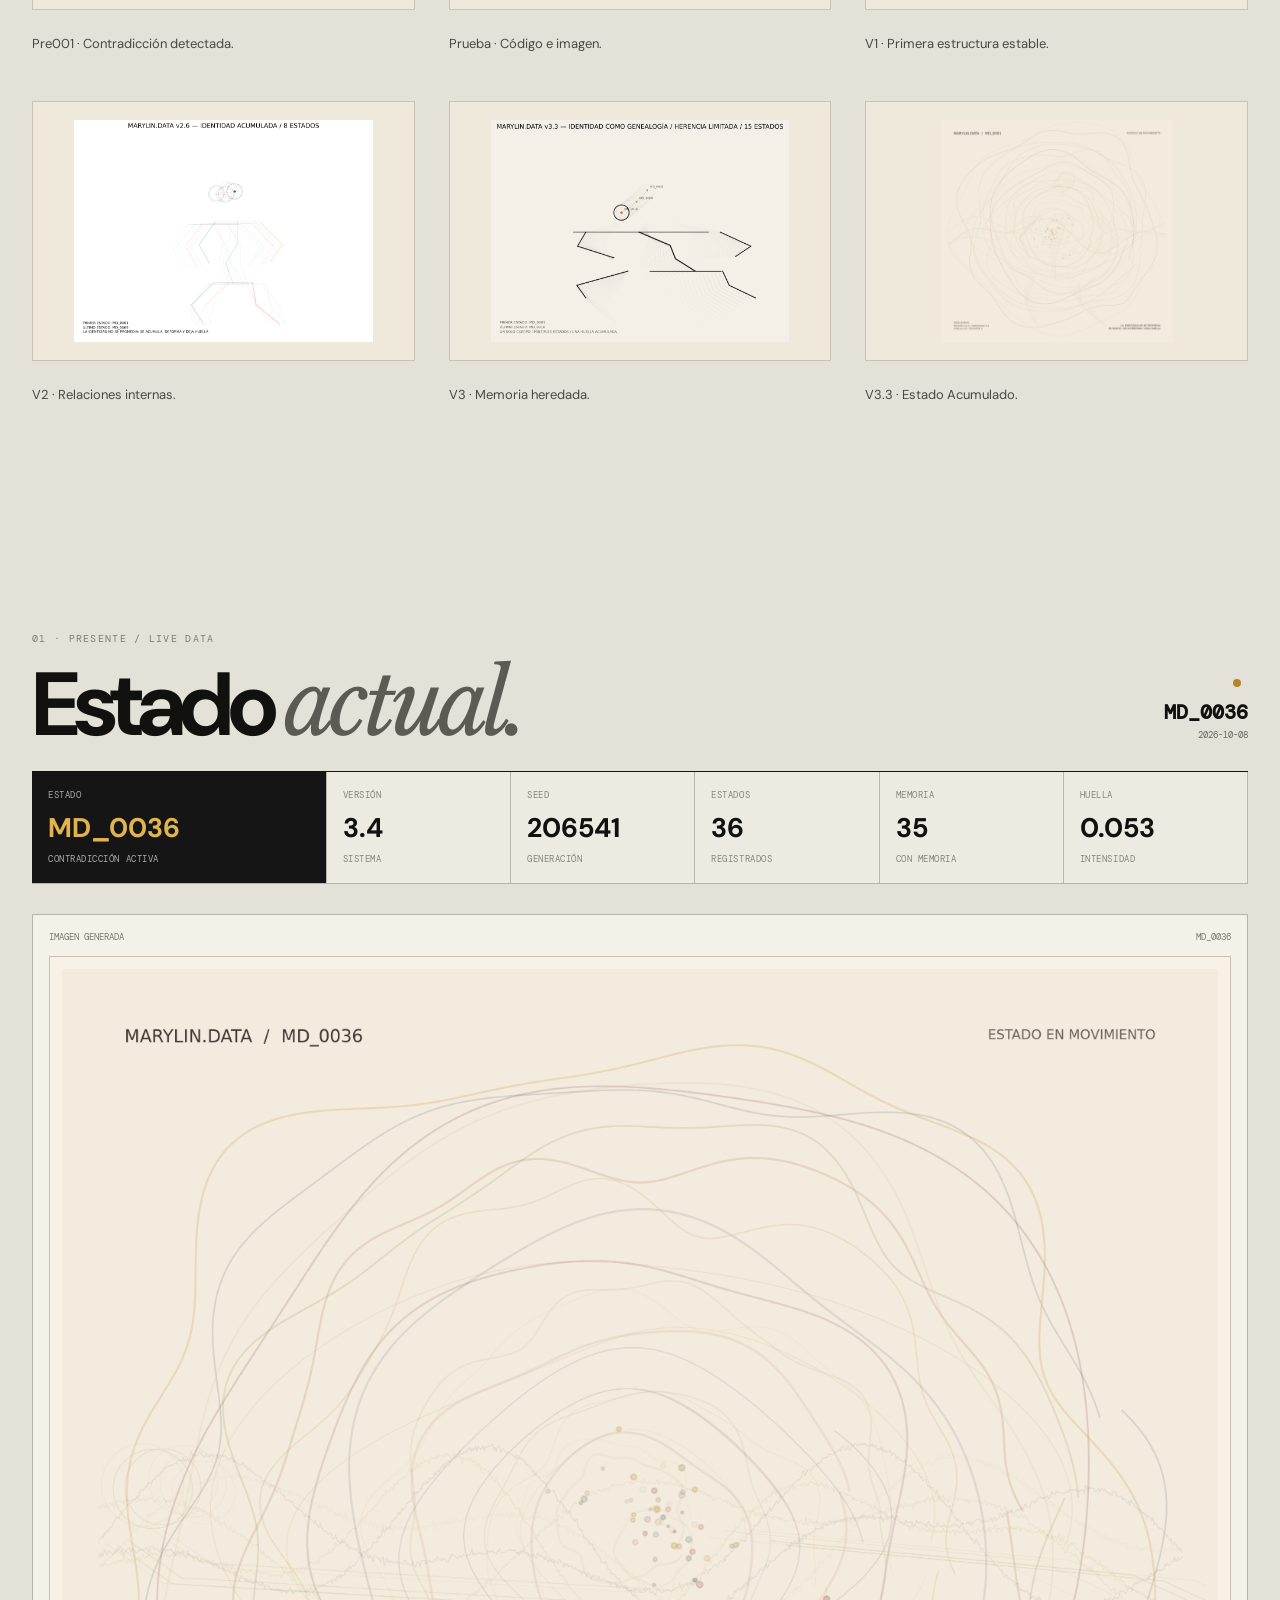
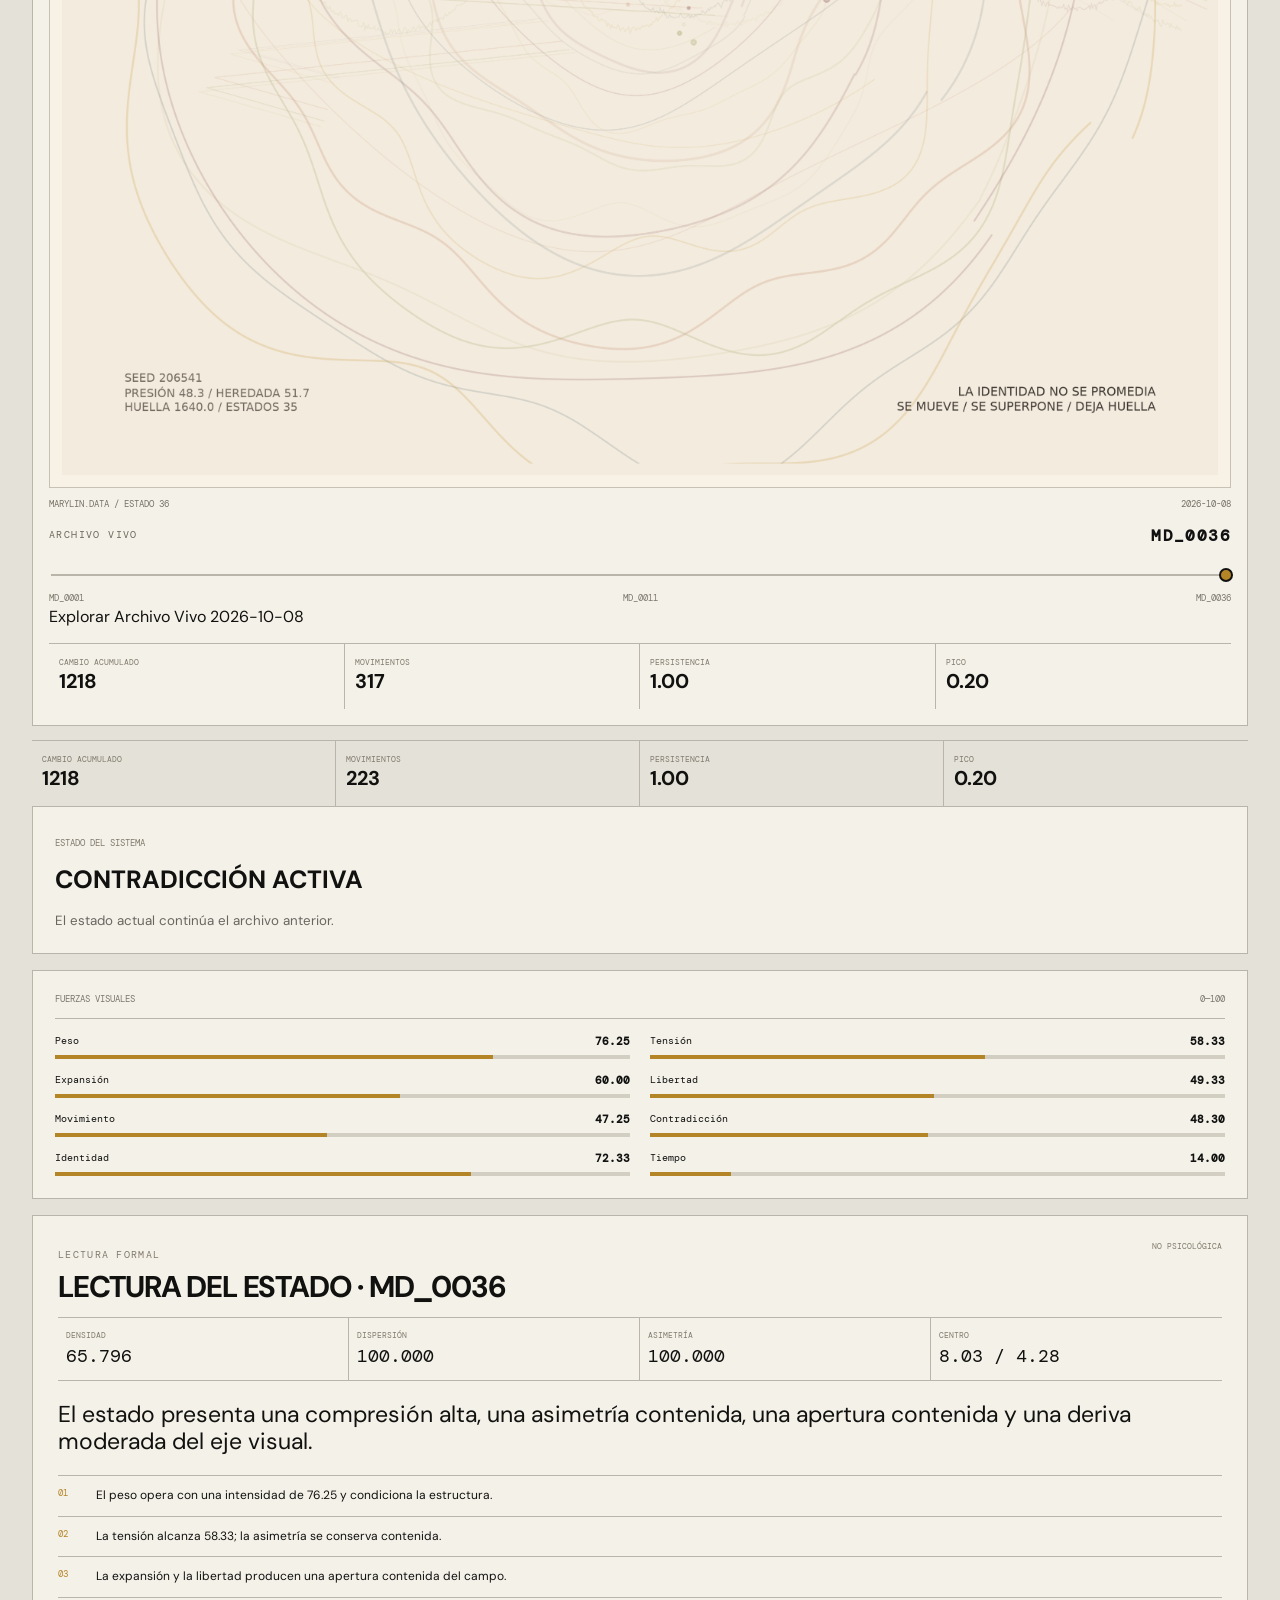
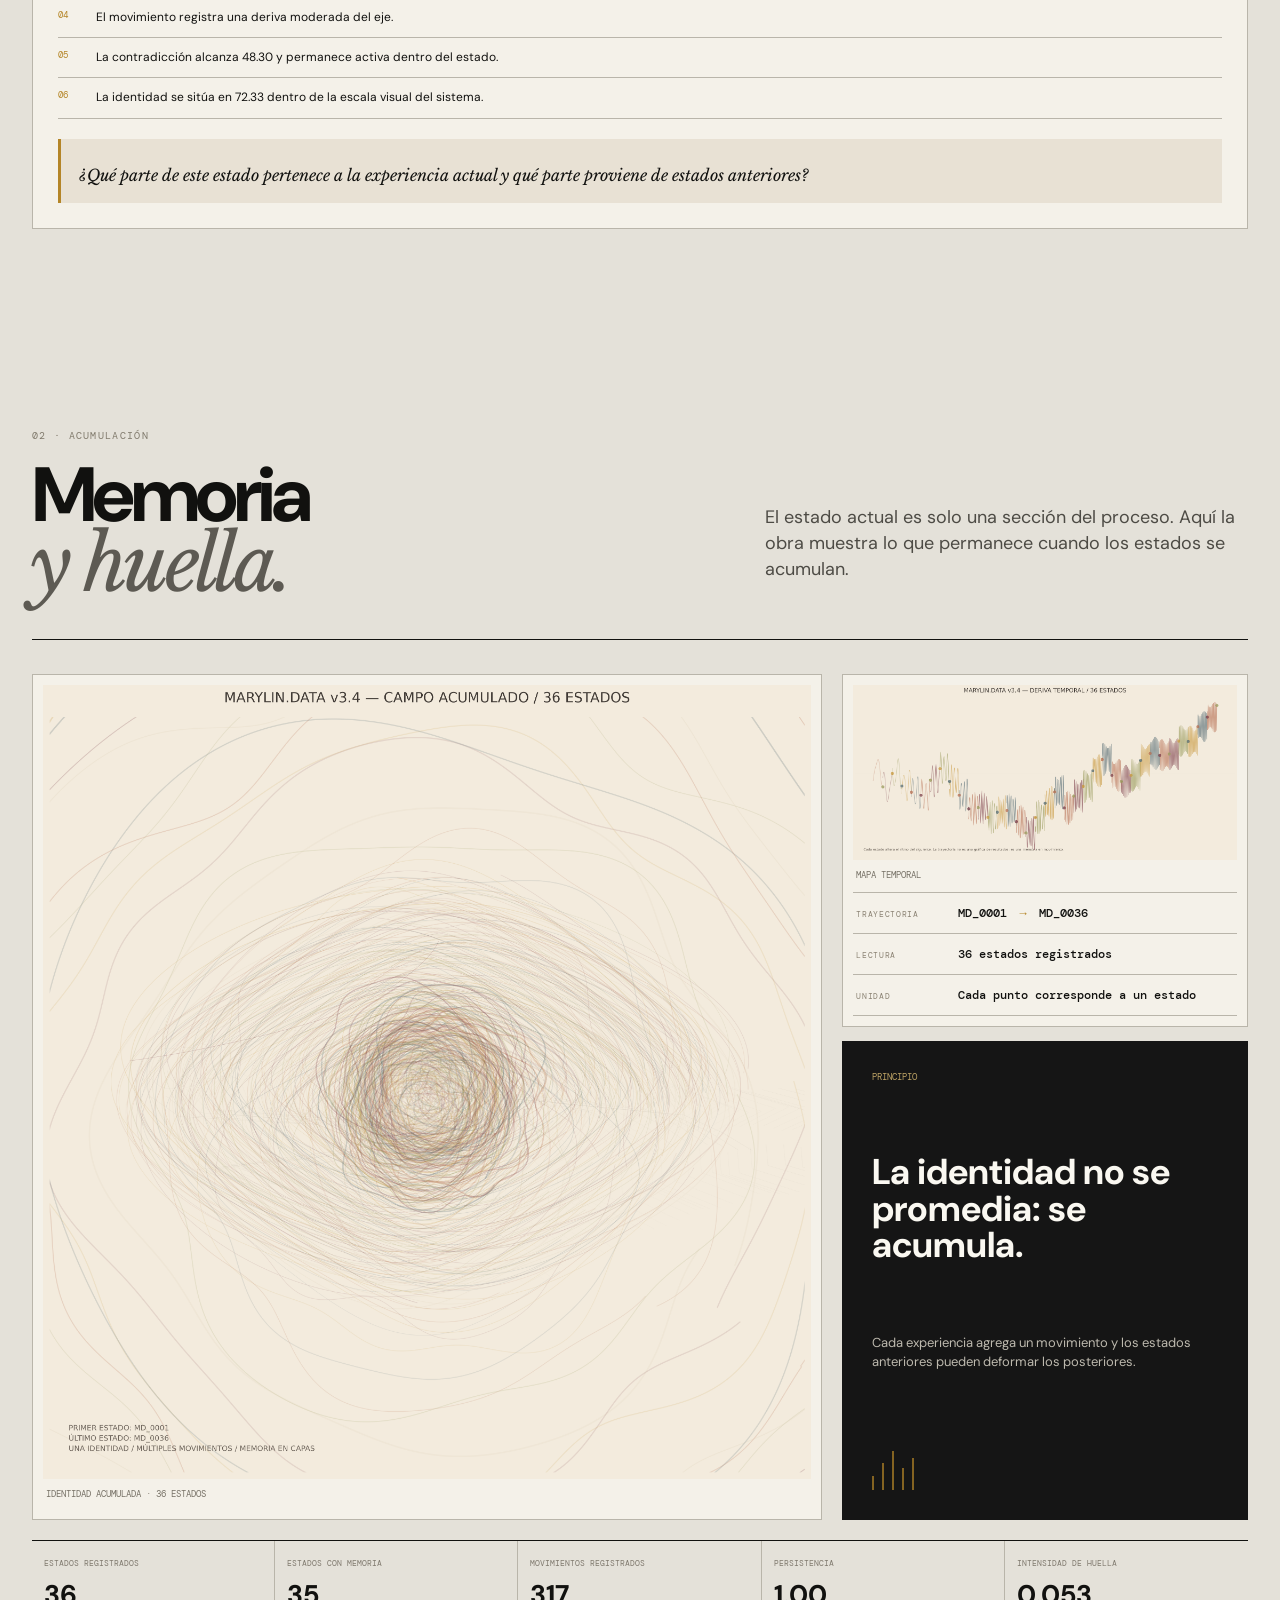
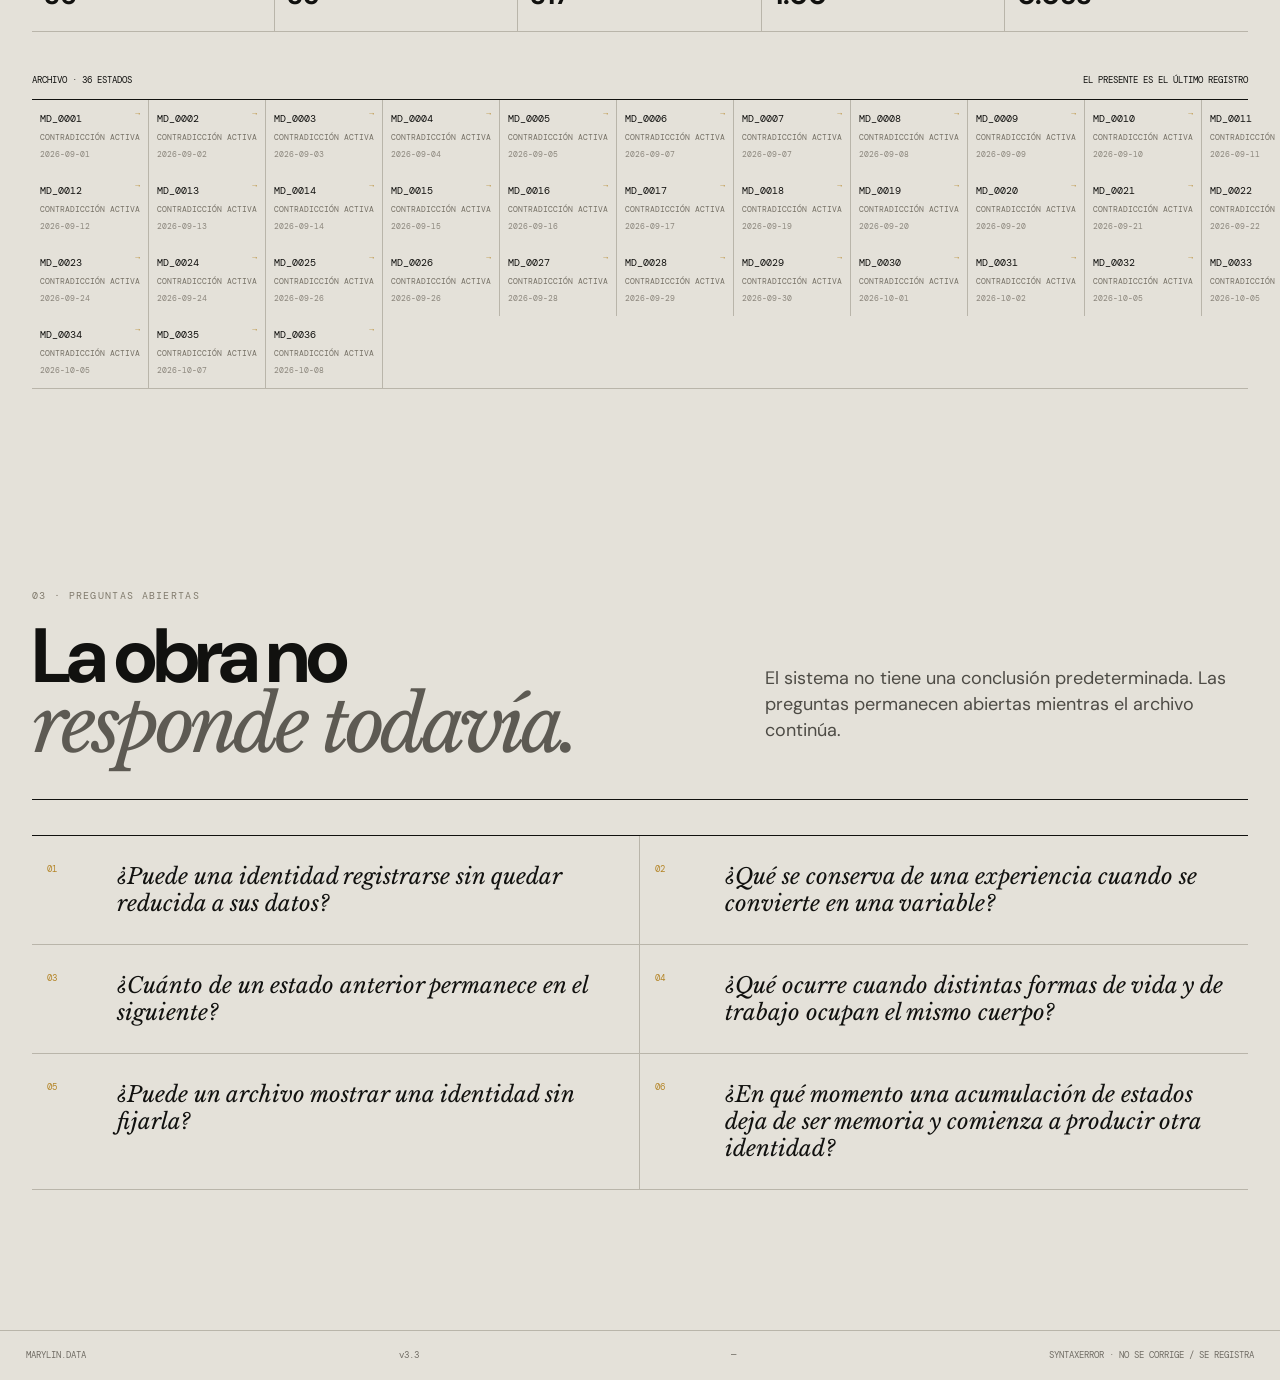
==== commit 89b6b0df: "Update index.html" ====
--- a/index.html
+++ b/index.html
@@ -293,8 +293,8 @@
     </div>
 
     <figcaption>
-      <span>MARYLIN.DATA / ESTADO 35</span>
-      <span id="captionTime">2026-10-07 · 18:38:55</span>
+      <span>MARYLIN.DATA / ESTADO 36</span>
+      <span id="captionTime">2026-10-08 · 18:38:55</span>
     </figcaption>
   </figure>
 
@@ -355,9 +355,9 @@
 
 <section class="section memory-section" id="memoria">
   <div class="memory-head"><div><p class="eyebrow">02 · ACUMULACIÓN</p><h2>Memoria<br><em>y huella.</em></h2></div><p>El estado actual es solo una sección del proceso. Aquí la obra muestra lo que permanece cuando los estados se acumulan.</p></div>
-  <div class="memory-layout"><figure class="memory-main"><div class="image-frame"><img src="identidad_acumulada_actual.png" alt="Identidad acumulada actual"></div><figcaption>IDENTIDAD ACUMULADA · 35 ESTADOS</figcaption></figure><div class="memory-side"><figure class="temporal-card"><div class="image-frame"><img src="mapa_temporal_actual.png" alt="Mapa temporal actual"></div><figcaption>MAPA TEMPORAL</figcaption><div class="temporal-readout"><div><span>TRAYECTORIA</span><strong>MD_0001 <b>→</b> MD_0035</strong></div><div><span>LECTURA</span><strong>35 estados registrados</strong></div><div><span>UNIDAD</span><strong>Cada punto corresponde a un estado</strong></div></div></figure><div class="memory-principle"><span>PRINCIPIO</span><strong>La identidad no se promedia: se acumula.</strong><p>Cada experiencia agrega un movimiento y los estados anteriores pueden deformar los posteriores.</p><div class="principle-mark"><i></i><i></i><i></i><i></i><i></i></div></div></div></div>
+  <div class="memory-layout"><figure class="memory-main"><div class="image-frame"><img src="identidad_acumulada_actual.png" alt="Identidad acumulada actual"></div><figcaption>IDENTIDAD ACUMULADA · 36 ESTADOS</figcaption></figure><div class="memory-side"><figure class="temporal-card"><div class="image-frame"><img src="mapa_temporal_actual.png" alt="Mapa temporal actual"></div><figcaption>MAPA TEMPORAL</figcaption><div class="temporal-readout"><div><span>TRAYECTORIA</span><strong>MD_0001 <b>→</b> MD_0036</strong></div><div><span>LECTURA</span><strong>36 estados registrados</strong></div><div><span>UNIDAD</span><strong>Cada punto corresponde a un estado</strong></div></div></figure><div class="memory-principle"><span>PRINCIPIO</span><strong>La identidad no se promedia: se acumula.</strong><p>Cada experiencia agrega un movimiento y los estados anteriores pueden deformar los posteriores.</p><div class="principle-mark"><i></i><i></i><i></i><i></i><i></i></div></div></div></div>
   <div class="metrics"><div><span>ESTADOS REGISTRADOS</span><strong id="metricStates">22</strong></div><div><span>ESTADOS CON MEMORIA</span><strong id="metricMemoryStates">21</strong></div><div><span>MOVIMIENTOS REGISTRADOS</span><strong id="metricMoves2">223</strong></div><div><span>PERSISTENCIA</span><strong id="metricPersistence2">1.00</strong></div><div><span>INTENSIDAD DE HUELLA</span><strong id="metricIntensity">0.055</strong></div></div>
-  <div class="archive-wrap"><div class="archive-head"><span>ARCHIVO · 35 ESTADOS</span><span>EL PRESENTE ES EL ÚLTIMO REGISTRO</span></div><div class="archive" id="archive"></div></div>
+  <div class="archive-wrap"><div class="archive-head"><span>ARCHIVO · 36 ESTADOS</span><span>EL PRESENTE ES EL ÚLTIMO REGISTRO</span></div><div class="archive" id="archive"></div></div>
 </section>
 
 <section class="section questions-section" id="preguntas"><div class="questions-head"><div><p class="eyebrow">03 · PREGUNTAS ABIERTAS</p><h2>La obra no<br><em>responde todavía.</em></h2></div><p>El sistema no tiene una conclusión predeterminada. Las preguntas permanecen abiertas mientras el archivo continúa.</p></div><div class="questions-list"><div><span>01</span><p>¿Puede una identidad registrarse sin quedar reducida a sus datos?</p></div><div><span>02</span><p>¿Qué se conserva de una experiencia cuando se convierte en una variable?</p></div><div><span>03</span><p>¿Cuánto de un estado anterior permanece en el siguiente?</p></div><div><span>04</span><p>¿Qué ocurre cuando distintas formas de vida y de trabajo ocupan el mismo cuerpo?</p></div><div><span>05</span><p>¿Puede un archivo mostrar una identidad sin fijarla?</p></div><div><span>06</span><p>¿En qué momento una acumulación de estados deja de ser memoria y comienza a producir otra identidad?</p></div></div></section>
